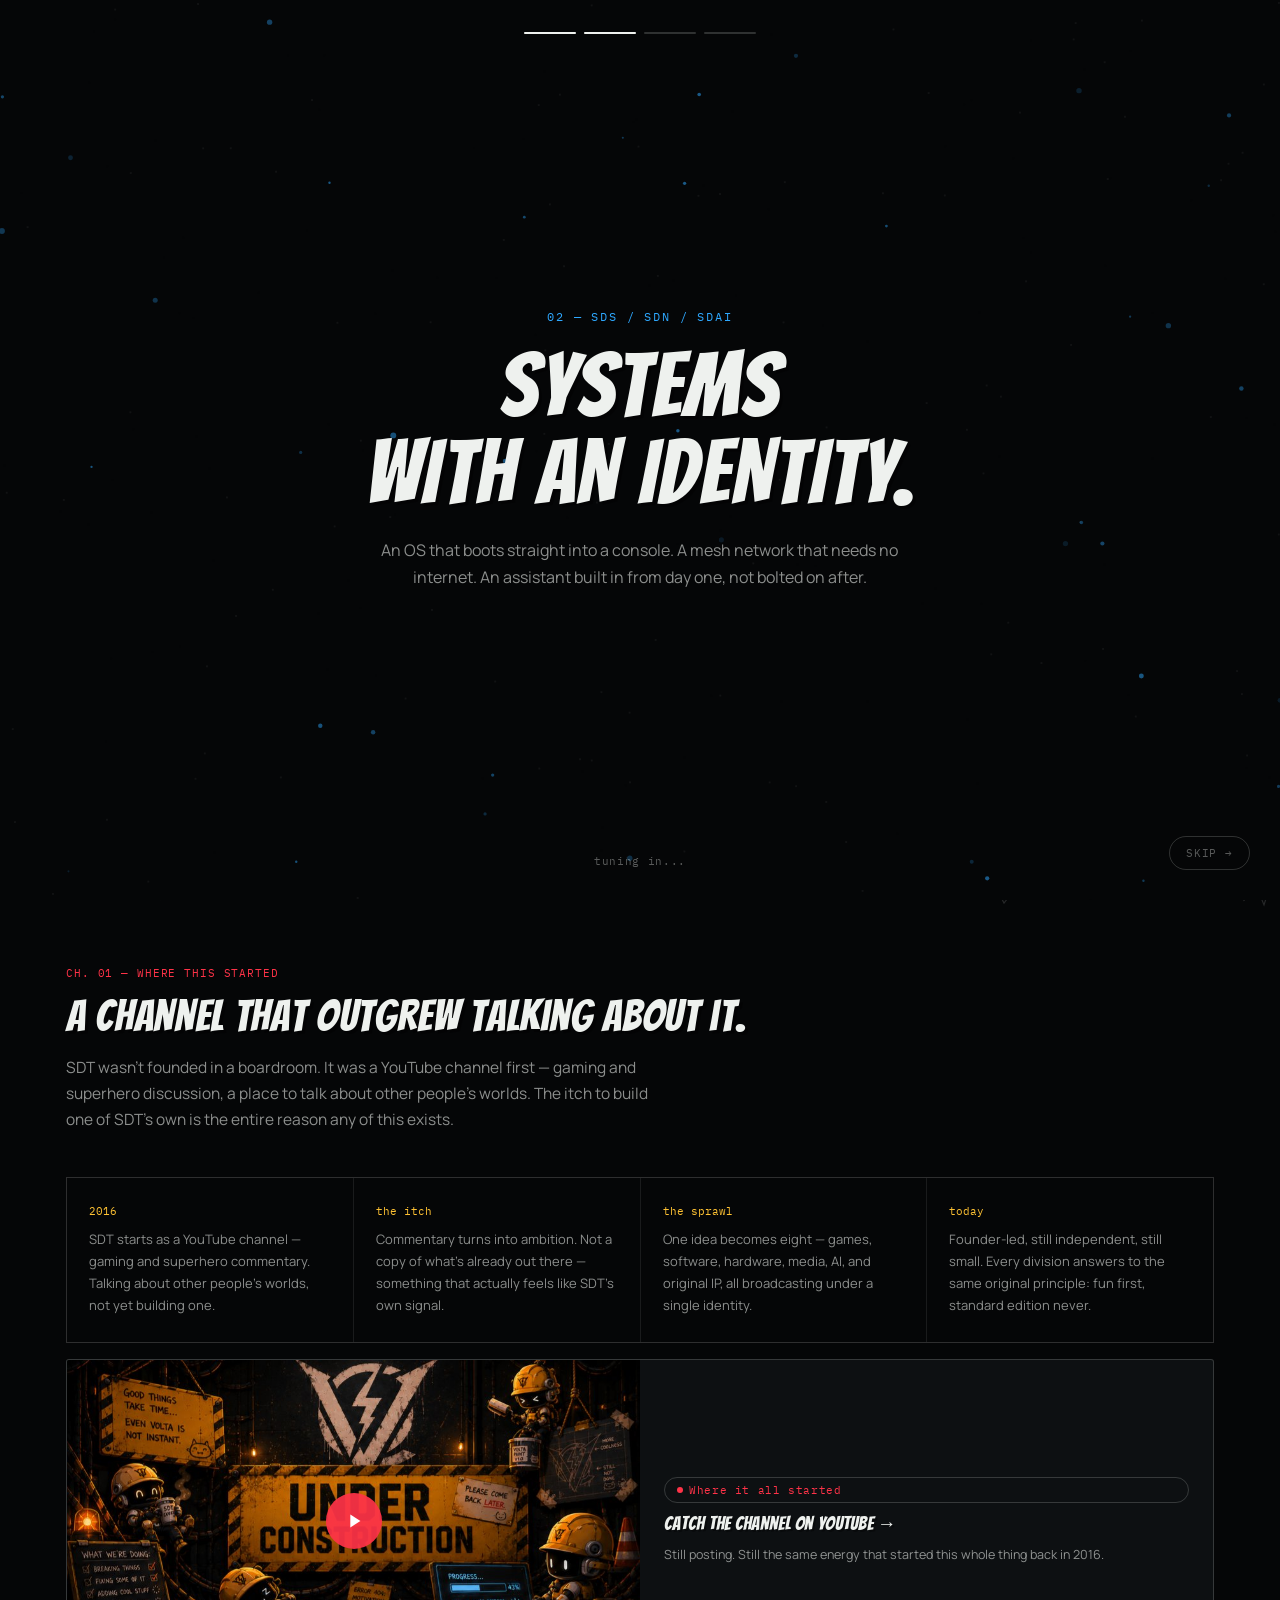
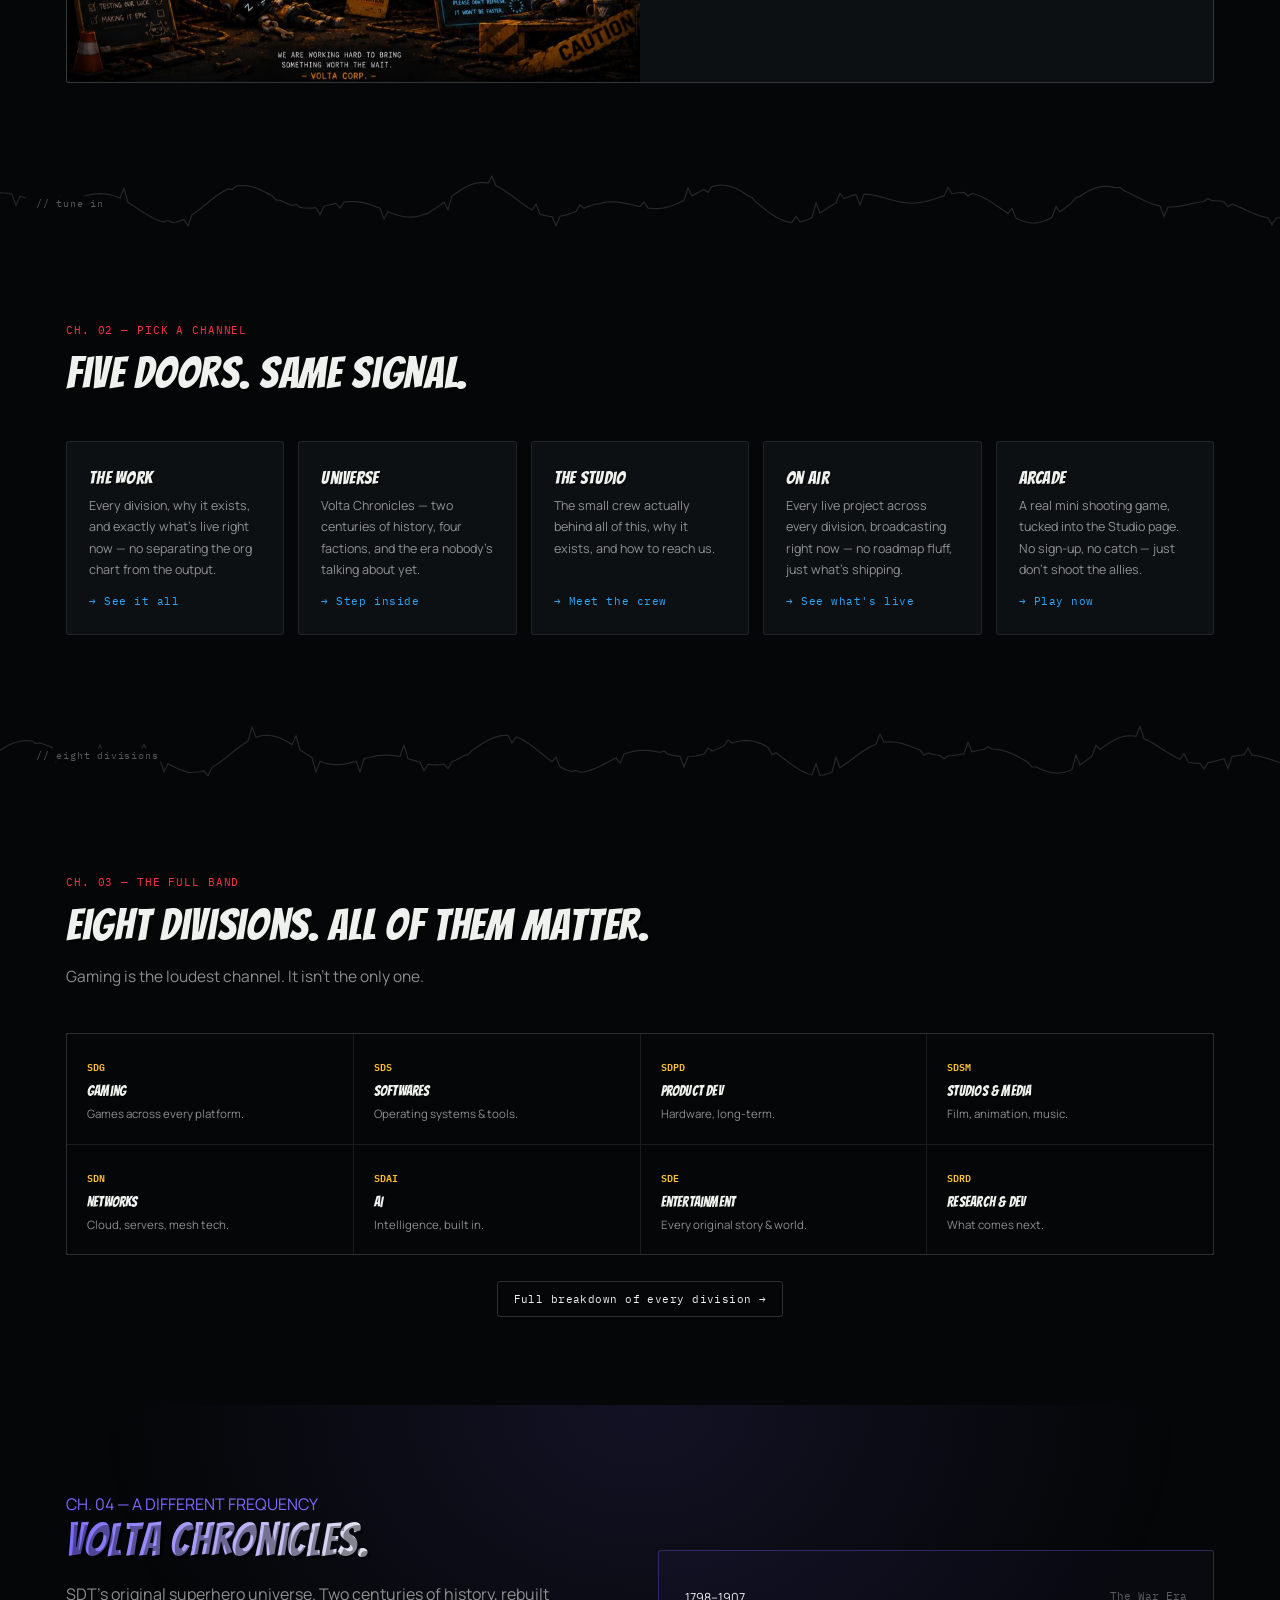
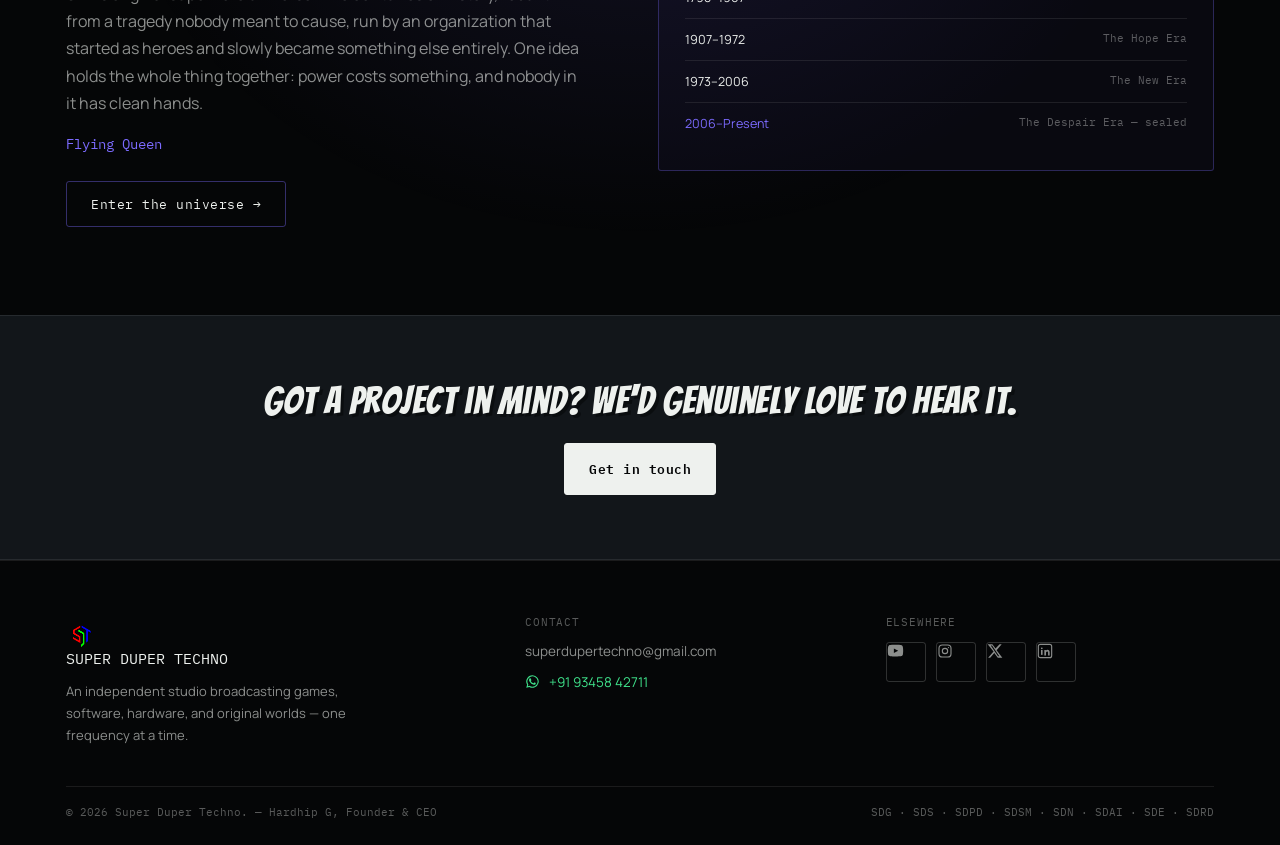
==== index.html @ 2cfbfe8d "Add files via upload" ====
<!DOCTYPE html>
<html lang="en">
<head>
<meta charset="UTF-8">
<meta name="viewport" content="width=device-width, initial-scale=1.0, viewport-fit=cover">
<meta name="theme-color" content="#050607">
<title>Super Duper Techno — You're Tuned In</title>
<meta name="description" content="Super Duper Techno (SDT) — an independent studio broadcasting games, software, hardware, and AI, anchored by an original universe called Volta Chronicles.">
<link rel="canonical" href="https://superdupertechno.com/">
<link rel="icon" type="image/png" href="assets/sdt-color.png">
<meta property="og:type" content="website">
<meta property="og:site_name" content="Super Duper Techno">
<meta property="og:title" content="Super Duper Techno — You're Tuned In">
<meta property="og:description" content="Super Duper Techno (SDT) — an independent studio broadcasting games, software, hardware, and AI, anchored by an original universe called Volta Chronicles.">
<meta property="og:url" content="https://superdupertechno.com/">
<meta property="og:image" content="https://superdupertechno.com/assets/sdt-color.png">
<meta name="twitter:card" content="summary_large_image">
<meta name="twitter:title" content="Super Duper Techno — You're Tuned In">
<meta name="twitter:description" content="Super Duper Techno (SDT) — an independent studio broadcasting games, software, hardware, and AI, anchored by an original universe called Volta Chronicles.">
<meta name="twitter:image" content="https://superdupertechno.com/assets/sdt-color.png">
<link rel="stylesheet" href="css/base.css">
<style>
  header.hero{min-height:94vh;min-height:94svh;display:flex;flex-direction:column;justify-content:center;padding:130px 0 50px;position:relative;overflow:hidden;}
  .hero-bg{position:absolute;inset:0;z-index:0;}
  .hero-inner{position:relative;z-index:1;}
  .on-air{display:inline-flex;align-items:center;gap:8px;font-family:'IBM Plex Mono';font-size:11px;letter-spacing:0.1em;
    color:var(--hot);border:1px solid rgba(255,51,72,0.4);padding:6px 14px;border-radius:99px;margin-bottom:24px;}
  .on-air .blink{width:6px;height:6px;border-radius:50%;background:var(--hot);animation:blink 1.4s ease-in-out infinite;}
  @keyframes blink{0%,100%{opacity:1;}50%{opacity:0.15;}}
  .hero h1{font-size:clamp(40px,7.4vw,84px);max-width:920px;}
  .hero h1 .accent{color:var(--volt);}
  .hero p.tagline{font-size:clamp(15.5px,1.7vw,18px);max-width:600px;margin-top:22px;color:var(--dim);}
  .hero-meta{display:flex;flex-wrap:wrap;gap:10px;margin-top:28px;}
  .cta-row{display:flex;flex-wrap:wrap;gap:14px;margin-top:34px;}
  .scan-hint{position:absolute;bottom:28px;left:26px;font-family:'IBM Plex Mono';font-size:10.5px;color:var(--dim-2);
    display:flex;align-items:center;gap:10px;}
  .scan-hint .bar{width:1px;height:26px;background:linear-gradient(var(--dim-2),transparent);animation:scanDown 1.8s ease-in-out infinite;}
  @keyframes scanDown{0%{opacity:0;transform:translateY(-6px);}50%{opacity:1;}100%{opacity:0;transform:translateY(6px);}}

  /* origin strip */
  .origin-strip{display:grid;grid-template-columns:1fr;gap:1px;background:var(--line);border:1px solid var(--line);}
  @media(min-width:760px){.origin-strip{grid-template-columns:repeat(4,1fr);}}
  .origin-cell{background:var(--void);padding:26px 22px;}
  .origin-cell .yr{font-family:'IBM Plex Mono';font-size:11px;color:var(--volt);display:block;margin-bottom:10px;}
  .origin-cell p{font-size:13px;}

  .yt-card{display:grid;grid-template-columns:1fr;gap:0;margin-top:16px;border:1px solid var(--line-strong);
    border-radius:var(--radius);overflow:hidden;background:var(--panel);transition:transform .25s ease, border-color .25s;}
  @media(min-width:700px){.yt-card{grid-template-columns:1fr 1fr;}}
  .yt-card:hover{transform:translateY(-3px);border-color:var(--hot);}
  .yt-thumb{position:relative;overflow:hidden;aspect-ratio:16/9;background:#000;}
  .yt-thumb img{width:100%;height:100%;object-fit:cover;transition:transform .4s ease;}
  .yt-card:hover .yt-thumb img{transform:scale(1.04);}
  .yt-play{position:absolute;top:50%;left:50%;transform:translate(-50%,-50%);width:56px;height:56px;border-radius:50%;
    background:rgba(255,51,72,0.92);display:flex;align-items:center;justify-content:center;color:#fff;
    box-shadow:0 0 0 0 rgba(255,51,72,0.5);animation:ytPlayPulse 2.2s ease-in-out infinite;transition:transform .2s;}
  .yt-card:hover .yt-play{transform:translate(-50%,-50%) scale(1.1);}
  @keyframes ytPlayPulse{0%{box-shadow:0 0 0 0 rgba(255,51,72,0.5);}70%{box-shadow:0 0 0 16px rgba(255,51,72,0);}100%{box-shadow:0 0 0 0 rgba(255,51,72,0);}}
  .yt-meta{padding:24px;display:flex;flex-direction:column;justify-content:center;gap:10px;}
  .yt-meta h4{font-size:19px;}
  .yt-meta p{font-size:12.5px;color:var(--dim);}

  /* doors grid */
  .doors{display:grid;grid-template-columns:1fr;gap:14px;}
  @media(min-width:700px){.doors{grid-template-columns:repeat(2,1fr);}}
  @media(min-width:1280px){.doors{grid-template-columns:repeat(5,1fr);}}
  @media(min-width:700px) and (max-width:1279px){.doors > a:last-child{grid-column:1 / -1;}}
  .door{padding:26px 22px;min-height:170px;display:flex;flex-direction:column;justify-content:space-between;}
  .door h3{font-size:18px;margin-bottom:8px;}
  .door p{font-size:12.5px;}
  .door .go{font-family:'IBM Plex Mono';font-size:10.5px;letter-spacing:0.05em;color:var(--cool);margin-top:14px;display:block;}

  /* divisions constellation */
  .const-grid{display:grid;grid-template-columns:repeat(2,1fr);gap:1px;background:var(--line);border:1px solid var(--line);}
  @media(min-width:700px){.const-grid{grid-template-columns:repeat(4,1fr);}}
  .const-cell{background:var(--void);padding:20px;}
  .const-cell .code{font-family:'IBM Plex Mono';font-size:10px;font-weight:600;color:var(--volt);}
  .const-cell h4{font-size:14px;margin:8px 0 5px;}
  .const-cell p{font-size:11.5px;}

  /* universe teaser */
  section.universe-teaser{background:radial-gradient(ellipse at 50% 0%, rgba(124,107,255,0.12), transparent 60%);}
  .ut-grid{display:grid;grid-template-columns:1fr;gap:36px;align-items:center;}
  @media(min-width:900px){.ut-grid{grid-template-columns:1fr 1fr;}}
  .ut-copy h2{font-size:clamp(28px,4.6vw,46px);background:linear-gradient(90deg,var(--deep),var(--paper) 60%,var(--volt));
    -webkit-background-clip:text;background-clip:text;color:transparent;}
  .ut-copy p.lede{margin-top:16px;max-width:520px;}
  .names-cycle{font-family:'IBM Plex Mono';font-size:14px;color:var(--deep);margin-top:18px;min-height:20px;}
  .ut-panel{border:1px solid rgba(124,107,255,0.3);background:rgba(124,107,255,0.04);padding:26px;border-radius:var(--radius);}
  .ut-panel .era-row{display:flex;justify-content:space-between;padding:12px 0;border-bottom:1px solid var(--line);font-size:12.5px;}
  .ut-panel .era-row:last-child{border-bottom:none;}
  .ut-panel .era-row .yr{font-family:'IBM Plex Mono';color:var(--dim-2);font-size:11px;}
  .ut-panel .era-row.now{color:var(--deep);}

  .cta-band{background:var(--panel-2);border-top:1px solid var(--line);border-bottom:1px solid var(--line);padding:64px 0;text-align:center;}
  .cta-band h2{font-size:clamp(24px,4.5vw,38px);margin-bottom:22px;}

  /* ============ TUNING + CINEMATIC INTRO (autoplay, plays before hero) ============ */
  #intro{position:fixed;inset:0;z-index:9999;background:var(--void);overflow:hidden;
    transition:opacity .7s ease, visibility .7s ease;}
  #intro.hide{opacity:0;visibility:hidden;pointer-events:none;}
  #intro canvas.bg-static{position:absolute;inset:0;width:100%;height:100%;}
  .intro-stage{position:absolute;inset:0;display:none;align-items:center;justify-content:center;flex-direction:column;}
  .intro-stage.active{display:flex;}
  .intro-core{position:relative;z-index:2;display:flex;flex-direction:column;align-items:center;}
  .intro-mark-wrap{position:relative;display:flex;align-items:center;justify-content:center;}
  .intro-rings{position:absolute;top:50%;left:50%;width:0;height:0;pointer-events:none;}
  .intro-rings .ring{position:absolute;top:50%;left:50%;border-radius:50%;border:1px solid rgba(255,51,72,0.3);
    transform:translate(-50%,-50%);opacity:0;animation:ringFadeIn 1s ease forwards, ringSpin linear infinite;}
  .intro-rings .r1{width:230px;height:230px;animation-duration:1s, 9s;animation-delay:.2s, 0s;border-color:rgba(255,51,72,0.35);}
  .intro-rings .r2{width:310px;height:310px;animation-duration:1s, 14s;animation-delay:.35s, 0s;border-color:rgba(46,168,255,0.28);animation-direction:normal,reverse;}
  .intro-rings .r3{width:390px;height:390px;animation-duration:1s, 20s;animation-delay:.5s, 0s;border-color:rgba(255,194,51,0.2);border-style:dashed;}
  @media(max-width:480px){
    .intro-rings .r1{width:150px;height:150px;}
    .intro-rings .r2{width:210px;height:210px;}
    .intro-rings .r3{width:270px;height:270px;}
    .intro-mark{width:110px;}
  }
  @keyframes ringFadeIn{to{opacity:1;}}
  @keyframes ringSpin{to{transform:translate(-50%,-50%) rotate(360deg);}}
  .intro-mark{width:150px;height:auto;opacity:0;transform:scale(0.85);animation:introMarkIn 1s ease forwards, markPulse 2.2s ease-in-out infinite;animation-delay:.15s, 1.2s;
    filter:drop-shadow(0 0 24px rgba(255,51,72,0.5));}
  @keyframes markPulse{0%,100%{filter:drop-shadow(0 0 18px rgba(255,51,72,0.4));}50%{filter:drop-shadow(0 0 32px rgba(46,168,255,0.55));}}
  @keyframes introMarkIn{to{opacity:1;transform:scale(1);}}
  .intro-word{margin-top:26px;font-family:'Rajdhani';font-weight:700;font-size:15px;letter-spacing:0.5em;text-transform:uppercase;
    color:var(--paper);opacity:0;animation:introWordIn .6s ease forwards;animation-delay:.5s;}
  @keyframes introWordIn{to{opacity:1;}}
  .intro-freq{margin-top:16px;font-family:'IBM Plex Mono';font-size:11px;color:var(--dim-2);letter-spacing:0.08em;
    opacity:0;animation:introWordIn .6s ease forwards;animation-delay:.8s;display:flex;gap:10px;align-items:center;}
  .intro-freq .num{color:var(--hot);}
  .intro-bar{width:220px;height:1px;background:var(--line-strong);margin-top:22px;position:relative;overflow:hidden;
    opacity:0;animation:introWordIn .6s ease forwards;animation-delay:1s;}
  .intro-bar::after{content:'';position:absolute;left:0;top:0;bottom:0;width:0%;background:var(--hot);animation:introBarFill 1.6s ease forwards;animation-delay:1.1s;}
  @keyframes introBarFill{to{width:100%;}}
  #introSkip{position:absolute;bottom:calc(30px + env(safe-area-inset-bottom,0));right:calc(30px + env(safe-area-inset-right,0));z-index:20;font-family:'IBM Plex Mono';font-size:10.5px;letter-spacing:0.08em;
    text-transform:uppercase;color:var(--dim-2);border:1px solid var(--line-strong);border-radius:99px;padding:9px 16px;transition:.2s;}
  #introSkip:hover{color:var(--paper);border-color:var(--paper);}
  #intro.locking .intro-core{animation:introLockShake .35s;}
  @keyframes introLockShake{0%,100%{transform:translate(0,0);}25%{transform:translate(-2px,1px);}50%{transform:translate(2px,-1px);}75%{transform:translate(-1px,0);}}

  .cine-progress{position:absolute;top:32px;left:50%;transform:translateX(-50%);display:flex;gap:8px;z-index:6;}
  .cine-progress .seg{width:52px;height:2px;background:var(--line-strong);border-radius:2px;overflow:hidden;position:relative;}
  .cine-progress .seg .fill{position:absolute;left:0;top:0;bottom:0;width:0%;background:var(--paper);transition:width linear;}
  .cine-progress .seg.done .fill{width:100% !important;}
  .cine-slide{position:absolute;inset:0;display:flex;align-items:center;justify-content:center;opacity:0;
    transition:opacity .5s ease;pointer-events:none;overflow:hidden;}
  .cine-slide.active{opacity:1;}
  .cine-slide canvas{position:absolute;inset:0;width:100%;height:100%;}
  .cine-text{position:relative;z-index:2;text-align:center;max-width:840px;padding:0 26px;
    transform:scale(0.94) translateY(10px);transition:transform .7s cubic-bezier(.2,.8,.2,1);}
  .cine-slide.active .cine-text{transform:scale(1) translateY(0);}
  .cine-text .k{font-family:'IBM Plex Mono';font-size:11.5px;letter-spacing:0.16em;text-transform:uppercase;display:block;margin-bottom:18px;}
  .cine-text h2{font-size:clamp(32px,7vw,90px);line-height:0.98;}
  .cine-text p{font-size:clamp(13.5px,1.7vw,16px);margin-top:20px;max-width:520px;margin-left:auto;margin-right:auto;color:var(--dim);}
  .cine-hint{position:absolute;bottom:32px;left:50%;transform:translateX(-50%);z-index:6;font-family:'IBM Plex Mono';
    font-size:10.5px;color:var(--dim-2);letter-spacing:0.06em;}
</style>
<script type="application/ld+json">
{
  "@context": "https://schema.org",
  "@type": "Organization",
  "name": "Super Duper Techno",
  "alternateName": "SDT",
  "url": "https://superdupertechno.com",
  "logo": "https://superdupertechno.com/assets/sdt-color.png",
  "foundingDate": "2016",
  "description": "Super Duper Techno (SDT) is an independent studio building games, software, hardware, networks, AI, and original storytelling — including the Volta Chronicles universe.",
  "email": "superdupertechno@gmail.com",
  "sameAs": [
    "https://www.youtube.com/@SuperDuperTechno-sdgamer",
    "https://instagram.com/super.duper.techno",
    "https://x.com/Superduper26319",
    "https://linkedin.com/company/super-duper-techno",
    "https://discord.gg/QkQP4ntBXq",
    "https://www.reddit.com/r/Super_Duper_Techno/"
  ]
}
</script>
</head>
<body data-theme="home">

<div id="intro">
  <canvas class="bg-static" id="introCanvas"></canvas>

  <div class="intro-stage active" id="stageTuning">
    <div class="intro-core">
      <div class="intro-mark-wrap">
        <div class="intro-rings">
          <div class="ring r1"></div>
          <div class="ring r2"></div>
          <div class="ring r3"></div>
        </div>
        <img class="intro-mark" src="assets/sdt-color.png" alt="SDT">
      </div>
      <div class="intro-word">SUPER DUPER TECHNO</div>
      <div class="intro-freq mono"><span id="introStatus">TUNING</span> <span class="num" id="introPct">0%</span></div>
      <div class="intro-bar"></div>
    </div>
  </div>

  <div class="intro-stage" id="stageCinematic">
    <div class="cine-progress" id="cineProgress"></div>
    <div class="cine-slide" data-color="#ff3348">
      <canvas></canvas>
      <div class="cine-text"><span class="k" style="color:#ff3348;">01 — SDG</span><h2>GAMES<br>THAT COMMIT.</h2><p>THROWN. For the Volta. Golden Star. Three titles, one universe, built by a studio that started as a channel talking about somebody else's.</p></div>
    </div>
    <div class="cine-slide" data-color="#2ea8ff">
      <canvas></canvas>
      <div class="cine-text"><span class="k" style="color:#2ea8ff;">02 — SDS / SDN / SDAI</span><h2>SYSTEMS<br>WITH AN IDENTITY.</h2><p>An OS that boots straight into a console. A mesh network that needs no internet. An assistant built in from day one, not bolted on after.</p></div>
    </div>
    <div class="cine-slide" data-color="#7c6bff">
      <canvas></canvas>
      <div class="cine-text"><span class="k" style="color:#7c6bff;">03 — VOLTA CHRONICLES</span><h2>TWO CENTURIES.<br>ZERO CLEAN HANDS.</h2><p>A universe built from a tragedy nobody meant to cause — and an era right now that we're not telling you about yet.</p></div>
    </div>
    <div class="cine-slide" data-color="#ffc233">
      <canvas></canvas>
      <div class="cine-text"><span class="k" style="color:#ffc233;">04 — SDT</span><h2>ONE SIGNAL.<br>EIGHT CHANNELS.</h2><p>Creativity and fun over standard edition. That's the whole rule. It hasn't changed since 2016.</p></div>
    </div>
    <div class="cine-hint">tuning in...</div>
  </div>

  <button id="introSkip">Skip →</button>
</div>

<main>
<header class="hero">
  <div class="wrap hero-inner">
    <div class="on-air reveal in"><span class="blink"></span>ON AIR — SINCE 2016</div>
    <h1 class="reveal in">You didn't find a website.<br>You found a <span class="accent">frequency.</span></h1>
    <p class="tagline reveal in">Super Duper Techno is an independent, founder-led studio working across games, software, hardware, networks, AI, and original storytelling — eight divisions broadcasting on one signal. Every product still answers to the same rule it started with: creativity and fun over standard edition.</p>
    <div class="hero-meta reveal in">
      <span class="tag"><span class="dot"></span>8 divisions</span>
      <span class="tag" style="color:var(--hot);"><span class="dot" style="background:var(--hot);"></span>3 games in motion</span>
      <span class="tag" style="color:var(--deep);"><span class="dot" style="background:var(--deep);"></span>1 connected universe</span>
    </div>
    <div class="cta-row reveal in">
      <a class="btn pri" href="work.html">See what we're building</a>
      <a class="btn ghost" href="universe.html">Enter Volta Chronicles</a>
    </div>
  </div>
  <div class="scan-hint reveal in"><div class="bar"></div>scroll to tune further</div>
</header>

<div class="waveform-wrap"><span class="waveform-label">// origin</span><canvas></canvas></div>

<section style="padding-top:56px;">
  <div class="wrap">
    <div class="head reveal">
      <span class="freq-num">CH. 01 — WHERE THIS STARTED</span>
      <h2>A channel that outgrew talking about it.</h2>
      <p class="lede">SDT wasn't founded in a boardroom. It was a YouTube channel first — gaming and superhero discussion, a place to talk about other people's worlds. The itch to build one of SDT's own is the entire reason any of this exists.</p>
    </div>
    <div class="origin-strip">
      <div class="origin-cell reveal"><span class="yr mono">2016</span><p>SDT starts as a YouTube channel — gaming and superhero commentary. Talking about other people's worlds, not yet building one.</p></div>
      <div class="origin-cell reveal"><span class="yr mono">the itch</span><p>Commentary turns into ambition. Not a copy of what's already out there — something that actually feels like SDT's own signal.</p></div>
      <div class="origin-cell reveal"><span class="yr mono">the sprawl</span><p>One idea becomes eight — games, software, hardware, media, AI, and original IP, all broadcasting under a single identity.</p></div>
      <div class="origin-cell reveal"><span class="yr mono">today</span><p>Founder-led, still independent, still small. Every division answers to the same original principle: fun first, standard edition never.</p></div>
    </div>

    <a class="yt-card reveal" href="https://www.youtube.com/@SuperDuperTechno-sdgamer" target="_blank" rel="noopener">
      <div class="yt-thumb">
        <img src="assets/placeholders/yt-placeholder.jpg" alt="SDT YouTube channel">
        <span class="yt-play"><svg viewBox="0 0 24 24" width="22" height="22" fill="currentColor"><path d="M8 5v14l11-7z"/></svg></span>
      </div>
      <div class="yt-meta">
        <span class="tag" style="color:var(--hot);"><span class="dot" style="background:var(--hot);"></span>Where it all started</span>
        <h4>Catch the channel on YouTube →</h4>
        <p>Still posting. Still the same energy that started this whole thing back in 2016.</p>
      </div>
    </a>
  </div>
</section>

<div class="waveform-wrap"><span class="waveform-label">// tune in</span><canvas></canvas></div>

<section>
  <div class="wrap">
    <div class="head reveal">
      <span class="freq-num">CH. 02 — PICK A CHANNEL</span>
      <h2>Five doors. Same signal.</h2>
    </div>
    <div class="doors">
      <a class="door panel reveal" href="work.html">
        <div><h3>The Work</h3><p>Every division, why it exists, and exactly what's live right now — no separating the org chart from the output.</p></div>
        <span class="go">→ See it all</span>
      </a>
      <a class="door panel reveal" href="universe.html">
        <div><h3>Universe</h3><p>Volta Chronicles — two centuries of history, four factions, and the era nobody's talking about yet.</p></div>
        <span class="go">→ Step inside</span>
      </a>
      <a class="door panel reveal" href="studio.html">
        <div><h3>The Studio</h3><p>The small crew actually behind all of this, why it exists, and how to reach us.</p></div>
        <span class="go">→ Meet the crew</span>
      </a>
      <a class="door panel reveal" href="onair.html">
        <div><h3>On Air</h3><p>Every live project across every division, broadcasting right now — no roadmap fluff, just what's shipping.</p></div>
        <span class="go">→ See what's live</span>
      </a>
      <a class="door panel reveal" href="studio.html#arcade">
        <div><h3>Arcade</h3><p>A real mini shooting game, tucked into the Studio page. No sign-up, no catch — just don't shoot the allies.</p></div>
        <span class="go">→ Play now</span>
      </a>
    </div>
  </div>
</section>

<div class="waveform-wrap"><span class="waveform-label">// eight divisions</span><canvas></canvas></div>

<section>
  <div class="wrap">
    <div class="head reveal">
      <span class="freq-num">CH. 03 — THE FULL BAND</span>
      <h2>Eight divisions. All of them matter.</h2>
      <p class="lede">Gaming is the loudest channel. It isn't the only one.</p>
    </div>
    <div class="const-grid">
      <div class="const-cell reveal"><span class="code mono">SDG</span><h4>Gaming</h4><p>Games across every platform.</p></div>
      <div class="const-cell reveal"><span class="code mono">SDS</span><h4>Softwares</h4><p>Operating systems &amp; tools.</p></div>
      <div class="const-cell reveal"><span class="code mono">SDPD</span><h4>Product Dev</h4><p>Hardware, long-term.</p></div>
      <div class="const-cell reveal"><span class="code mono">SDSM</span><h4>Studios &amp; Media</h4><p>Film, animation, music.</p></div>
      <div class="const-cell reveal"><span class="code mono">SDN</span><h4>Networks</h4><p>Cloud, servers, mesh tech.</p></div>
      <div class="const-cell reveal"><span class="code mono">SDAI</span><h4>AI</h4><p>Intelligence, built in.</p></div>
      <div class="const-cell reveal"><span class="code mono">SDE</span><h4>Entertainment</h4><p>Every original story &amp; world.</p></div>
      <div class="const-cell reveal"><span class="code mono">SDRD</span><h4>Research &amp; Dev</h4><p>What comes next.</p></div>
    </div>
    <div style="text-align:center;margin-top:26px;">
      <a class="btn ghost sm reveal" href="work.html">Full breakdown of every division →</a>
    </div>
  </div>
</section>

<section class="universe-teaser">
  <div class="wrap">
    <div class="ut-grid">
      <div class="ut-copy reveal">
        <span class="freq-num" style="color:var(--deep);">CH. 04 — A DIFFERENT FREQUENCY</span>
        <h2>Volta Chronicles.</h2>
        <p class="lede">SDT's original superhero universe. Two centuries of history, rebuilt from a tragedy nobody meant to cause, run by an organization that started as heroes and slowly became something else entirely. One idea holds the whole thing together: power costs something, and nobody in it has clean hands.</p>
        <div class="names-cycle mono" id="namesCycle"></div>
        <div class="cta-row" style="margin-top:26px;"><a class="btn ghost" href="universe.html" style="border-color:rgba(124,107,255,0.4);">Enter the universe →</a></div>
      </div>
      <div class="ut-panel reveal">
        <div class="era-row"><span>1798–1907</span><span class="yr">The War Era</span></div>
        <div class="era-row"><span>1907–1972</span><span class="yr">The Hope Era</span></div>
        <div class="era-row"><span>1973–2006</span><span class="yr">The New Era</span></div>
        <div class="era-row now"><span>2006–Present</span><span class="yr">The Despair Era — sealed</span></div>
      </div>
    </div>
  </div>
</section>

<div class="cta-band">
  <div class="wrap">
    <h2 class="reveal">Got a project in mind? We'd genuinely love to hear it.</h2>
    <a class="btn pri" href="studio.html#contact">Get in touch</a>
  </div>
</div>
</main>

<script src="js/shared.js"></script>
<script>
  // (hero ambient particles removed — the global page background now
  // covers this with the brighter, cheaper blob+particle system)

  const names = ['Flying Queen', '→ Sister Justice', '→ Lady Liberty', '→ Golden Star', "\"I don't get a vote.\""];
  let ni = 0;
  const cycleEl = document.getElementById('namesCycle');
  if(cycleEl) setInterval(()=>{ cycleEl.textContent = names[ni % names.length]; ni++; }, 1700);

  /* ============ INTRO SEQUENCE: tuning static → autoplay cinematic → hero ============ */
  (function(){
    const intro = document.getElementById('intro');
    const skipBtn = document.getElementById('introSkip');
    const pctEl = document.getElementById('introPct');
    const staticCanvas = document.getElementById('introCanvas');
    const sctx = staticCanvas.getContext('2d');
    const stageTuning = document.getElementById('stageTuning');
    const stageCinematic = document.getElementById('stageCinematic');
    const slides = [...stageCinematic.querySelectorAll('.cine-slide')];
    const progressHost = document.getElementById('cineProgress');
    const played = sessionStorage.getItem('sdt_intro_played');
    const reduced = window.matchMedia('(prefers-reduced-motion: reduce)').matches;
    const SLIDE_MS = 1300;

    function sizeStatic(){ staticCanvas.width = window.innerWidth; staticCanvas.height = window.innerHeight; }
    sizeStatic(); window.addEventListener('resize', sizeStatic);
    let staticRunning = true;
    let introActive = true;
    function staticFrame(){
      if(!staticRunning) return;
      sctx.clearRect(0,0,staticCanvas.width,staticCanvas.height);
      sctx.globalAlpha = 0.05;
      for(let i=0;i<220;i++){
        sctx.fillStyle = Math.random()>0.5 ? '#eef1ee' : '#000';
        sctx.fillRect(Math.random()*staticCanvas.width, Math.random()*staticCanvas.height, 2, 2);
      }
      sctx.globalAlpha = 1;
      requestAnimationFrame(staticFrame);
    }
    staticFrame();

    // build progress segments + per-slide particle canvases
    slides.forEach((slide, i) => {
      const seg = document.createElement('div');
      seg.className = 'seg';
      seg.innerHTML = '<div class="fill"></div>';
      progressHost.appendChild(seg);

      const canvas = slide.querySelector('canvas');
      const ctx = canvas.getContext('2d');
      const color = slide.dataset.color;
      let W,H,dpr;
      function size(){
        dpr = Math.min(window.devicePixelRatio||1,2);
        W = window.innerWidth; H = window.innerHeight;
        canvas.width = W*dpr; canvas.height = H*dpr;
        ctx.setTransform(dpr,0,0,dpr,0,0);
      }
      size(); window.addEventListener('resize', size);
      const dots = Array.from({length:40}, ()=>({
        x:Math.random()*1400, y:Math.random()*900, r:0.8+Math.random()*2.2,
        vx:(Math.random()-0.5)*0.3, vy:(Math.random()-0.5)*0.3, a:0.12+Math.random()*0.4
      }));
      function draw(){
        if(!introActive){ return; } // stop permanently once intro is dismissed — these ran forever before
        ctx.clearRect(0,0,W,H);
        dots.forEach(d=>{
          d.x += d.vx; d.y += d.vy;
          if(d.x<0) d.x=W; if(d.x>W) d.x=0;
          if(d.y<0) d.y=H; if(d.y>H) d.y=0;
          ctx.globalAlpha = d.a;
          ctx.fillStyle = color;
          ctx.beginPath(); ctx.arc(d.x,d.y,d.r,0,Math.PI*2); ctx.fill();
        });
        ctx.globalAlpha = 1;
        requestAnimationFrame(draw);
      }
      draw();
    });
    const segs = [...progressHost.querySelectorAll('.seg')];

    let cineIndex = -1;
    let cineTimer = null;
    function goToSlide(i){
      slides.forEach((s,idx) => s.classList.toggle('active', idx===i));
      segs.forEach((seg,idx) => {
        seg.classList.toggle('done', idx < i);
        const fill = seg.querySelector('.fill');
        if(idx === i){
          fill.style.transition = 'none';
          fill.style.width = '0%';
          requestAnimationFrame(() => {
            fill.style.transition = `width ${SLIDE_MS}ms linear`;
            fill.style.width = '100%';
          });
        } else if(idx > i){
          fill.style.transition = 'none';
          fill.style.width = '0%';
        }
      });
    }
    function nextSlide(){
      cineIndex++;
      if(cineIndex >= slides.length){ finishIntro(); return; }
      goToSlide(cineIndex);
      cineTimer = setTimeout(nextSlide, SLIDE_MS);
    }
    function startCinematic(){
      stageTuning.classList.remove('active');
      stageCinematic.classList.add('active');
      cineIndex = -1;
      nextSlide();
    }

    function finishIntro(){
      staticRunning = false;
      introActive = false;
      clearTimeout(cineTimer);
      sessionStorage.setItem('sdt_intro_played','1');
      intro.classList.add('locking');
      setTimeout(()=>{ intro.classList.add('hide'); }, 260);
    }

    if(played || reduced){
      staticRunning = false;
      introActive = false;
      intro.style.transition = 'none';
      intro.classList.add('hide');
    } else {
      const statusEl = document.getElementById('introStatus');
      const statuses = ['TUNING', 'LOCKING SIGNAL', 'ALMOST THERE'];
      let statusIdx = 0;
      const statusTimer = setInterval(() => {
        statusIdx = (statusIdx + 1) % statuses.length;
        if(statusEl) statusEl.textContent = statuses[statusIdx];
      }, 380);
      let pct = 0;
      const pctTimer = setInterval(()=>{
        pct += Math.random()*22 + 14;
        if(pct>=100){
          pct=100;
          clearInterval(pctTimer);
          clearInterval(statusTimer);
          if(statusEl) statusEl.textContent = 'SIGNAL LOCKED';
          setTimeout(startCinematic, 300);
        }
        pctEl.textContent = Math.floor(pct)+'%';
      }, 140);
    }
    skipBtn.addEventListener('click', finishIntro);
    // fix: if the browser restores this page from bfcache mid-sequence
    // (e.g. hitting back after the intro already played), force it closed.
    window.addEventListener('pageshow', () => {
      if(sessionStorage.getItem('sdt_intro_played')){
        staticRunning = false;
        introActive = false;
        intro.style.transition = 'none';
        intro.classList.add('hide');
      }
    });
  })();
</script>
</body>
</html>
---- css/base.css ----
/* =========================================================
   SDT — SIGNAL IDENTITY
   Concept: this whole site is a frequency you've tuned into.
   SDT began as a channel broadcasting about other people's
   worlds before building its own — and "Volta," the studio's
   own universe, is literally a unit of electrical potential.
   Every recurring motif (waveform, tuner, static, channels)
   comes from that: broadcast + voltage, not generic sci-fi HUD.
========================================================= */

@import url('https://fonts.googleapis.com/css2?family=Bangers&family=Rajdhani:wght@500;600;700&family=Manrope:wght@400;500;600;700;800&family=IBM+Plex+Mono:wght@400;500;600&display=swap');

:root{
  --void:#050607;
  --panel:#0d1012;
  --panel-2:#12161a;
  --paper:#eef1ee;
  --dim:rgba(238,241,238,0.58);
  --dim-2:rgba(238,241,238,0.36);
  --line:rgba(238,241,238,0.09);
  --line-strong:rgba(238,241,238,0.18);

  --hot:#ff3348;    /* live / urgent / hostile */
  --cool:#2ea8ff;   /* system / info / ally */
  --charge:#3fe08a; /* active / go / stable */
  --volt:#ffc233;   /* power / energy / Volta */
  --deep:#7c6bff;   /* Volta Chronicles' own frequency — used only there */
  --amber:#ff9d5c;  /* division accent — SDAI */
  --rose:#ff77c9;   /* division accent — SDE */
  --teal:#22d3c8;   /* division accent — SDR&D */

  --max:1200px;
  --radius:3px;
}

*{box-sizing:border-box;-webkit-tap-highlight-color:transparent;}
html{scroll-behavior:smooth;-webkit-text-size-adjust:100%;text-size-adjust:100%;}
body{
  margin:0;
  background:var(--void);
  color:var(--paper);
  font-family:'Manrope',sans-serif;
  -webkit-font-smoothing:antialiased;
  overflow-x:hidden;
  touch-action:manipulation;
}
h1,h2,h3,h4{font-family:'Bangers',cursive,sans-serif;font-weight:400;margin:0;line-height:1.08;letter-spacing:0.015em;
  text-shadow:3px 3px 0 rgba(0,0,0,0.4);}
h3,h4{text-shadow:2px 2px 0 rgba(0,0,0,0.35);}
.mono{font-family:'IBM Plex Mono',monospace;}
a{color:inherit;text-decoration:none;}
img{display:block;max-width:100%;}
p{line-height:1.7;color:var(--dim);margin:0;}
.wrap{max-width:var(--max);margin:0 auto;padding:0 26px;}
::selection{background:var(--hot);color:var(--void);}
button{font-family:inherit;background:none;border:none;color:inherit;cursor:pointer;}

@media (prefers-reduced-motion: reduce){
  *{animation-duration:0.01ms !important; animation-iteration-count:1 !important; transition-duration:0.01ms !important; scroll-behavior:auto !important;}
}

/* ============ STATIC NOISE (ambient texture, very faint) ============ */
.static-veil{position:fixed;inset:0;z-index:1;pointer-events:none;opacity:0.035;mix-blend-mode:overlay;
  background-image:url("data:image/svg+xml,%3Csvg xmlns='http://www.w3.org/2000/svg' width='120' height='120'%3E%3Cfilter id='n'%3E%3CfeTurbulence type='fractalNoise' baseFrequency='0.9' numOctaves='2' stitchTiles='stitch'/%3E%3C/filter%3E%3Crect width='100%25' height='100%25' filter='url(%23n)'/%3E%3C/svg%3E");}
#bgfx{position:fixed;inset:0;z-index:0;pointer-events:none;width:100%;height:100%;}
main{position:relative;z-index:2;}

/* ============ BRIGHT LIVE BACKGROUND BLOBS (CSS-driven, GPU-cheap) ============ */
.bg-blobs{position:fixed;inset:0;z-index:0;overflow:hidden;pointer-events:none;}
.bg-blob{position:absolute;width:400px;height:400px;border-radius:50%;filter:blur(85px);
  opacity:0.6;mix-blend-mode:screen;transform:translate(-50%,-50%);will-change:transform;}
@keyframes blobDrift1{0%{transform:translate(-50%,-50%) translate(0,0);}50%{transform:translate(-50%,-50%) translate(7vw,9vh);}100%{transform:translate(-50%,-50%) translate(-5vw,-6vh);}}
@keyframes blobDrift2{0%{transform:translate(-50%,-50%) translate(0,0);}50%{transform:translate(-50%,-50%) translate(-9vw,6vh);}100%{transform:translate(-50%,-50%) translate(6vw,-8vh);}}
@keyframes blobDrift3{0%{transform:translate(-50%,-50%) translate(0,0);}50%{transform:translate(-50%,-50%) translate(5vw,-10vh);}100%{transform:translate(-50%,-50%) translate(-8vw,5vh);}}

/* ============ CHANNEL SWITCH TRANSITION (page nav) ============ */
#channelSwitch{position:fixed;inset:0;z-index:9998;background:var(--void);opacity:0;pointer-events:none;}
#channelSwitch.active{opacity:1;pointer-events:all;
  background-image:url("data:image/svg+xml,%3Csvg xmlns='http://www.w3.org/2000/svg' width='140' height='140'%3E%3Cfilter id='n'%3E%3CfeTurbulence type='fractalNoise' baseFrequency='0.85' numOctaves='3'/%3E%3C/filter%3E%3Crect width='100%25' height='100%25' filter='url(%23n)'/%3E%3C/svg%3E");
  animation:staticFlicker .32s steps(2) forwards;}
@keyframes staticFlicker{0%{opacity:0;}20%{opacity:1;}70%{opacity:1;}100%{opacity:1;}}

/* ============ TUNER STRIP (nav) ============ */
.tuner{position:fixed;top:0;left:0;right:0;z-index:100;display:flex;align-items:center;justify-content:space-between;
  padding:env(safe-area-inset-top,0) calc(22px + env(safe-area-inset-right,0)) 0 calc(22px + env(safe-area-inset-left,0));
  height:calc(64px + env(safe-area-inset-top,0));background:rgba(5,6,7,0.82);backdrop-filter:blur(10px);border-bottom:1px solid var(--line);}
.tuner .call-sign{display:flex;align-items:center;gap:10px;font-family:'Rajdhani';font-weight:700;font-size:16px;letter-spacing:0.02em;}
.tuner .call-sign .mark{width:38px;height:38px;flex:none;animation:navMarkPulse 3.4s ease-in-out infinite;}
@keyframes navMarkPulse{0%,100%{filter:drop-shadow(0 0 0 rgba(255,51,72,0));}50%{filter:drop-shadow(0 0 8px rgba(255,51,72,0.55));}}
.tuner .freq{font-family:'IBM Plex Mono';font-size:10.5px;color:var(--dim-2);letter-spacing:0.06em;}
.presets{display:none;gap:2px;}
@media(min-width:900px){.presets{display:flex;}}
.presets a{position:relative;padding:10px 16px;font-family:'IBM Plex Mono';font-size:11px;letter-spacing:0.05em;
  color:var(--dim);transition:color .2s, text-shadow .15s;}
.presets a .num{color:var(--dim-2);margin-right:7px;}
.presets a:hover{color:var(--paper);text-shadow:1.5px 0 rgba(255,51,72,0.7), -1.5px 0 rgba(46,168,255,0.7);}
.presets a.current{color:var(--paper);}
.presets a.current::after{content:'';position:absolute;left:16px;right:16px;bottom:6px;height:2px;background:var(--hot);}
.tuner-controls{display:flex;align-items:center;gap:0;}
.tuner-cta{font-family:'IBM Plex Mono';font-size:11px;letter-spacing:0.05em;border:1px solid var(--line-strong);
  padding:9px 16px;border-radius:var(--radius);transition:.2s;}
.tuner-cta:hover{border-color:var(--hot);color:var(--hot);}
.sound-toggle{display:flex;align-items:center;justify-content:center;width:40px;height:40px;border:1px solid var(--line-strong);
  border-radius:var(--radius);color:var(--dim);margin-left:10px;transition:.2s;flex:none;}
.sound-toggle:hover{color:var(--paper);border-color:var(--paper);}
.sound-toggle.muted{color:var(--dim-2);}
.sound-toggle.muted .wav1, .sound-toggle.muted .wav2{opacity:0.15;}
.tuner-menu-btn{display:flex;align-items:center;justify-content:center;width:40px;height:40px;background:none;border:1px solid var(--line-strong);border-radius:var(--radius);}
@media(min-width:900px){.tuner-menu-btn{display:none;}}
.tuner-menu-btn span{display:block;width:16px;height:1.5px;background:var(--paper);margin:3px 0;}
#mobileMenu{position:fixed;top:calc(64px + env(safe-area-inset-top,0));left:0;right:0;bottom:0;background:var(--void);
  z-index:99;display:none;flex-direction:column;padding:20px calc(26px + env(safe-area-inset-right,0)) calc(20px + env(safe-area-inset-bottom,0)) calc(26px + env(safe-area-inset-left,0));overflow-y:auto;}
#mobileMenu.open{display:flex;}
#mobileMenu a{padding:16px 0;border-bottom:1px solid var(--line);font-family:'IBM Plex Mono';font-size:14px;letter-spacing:0.04em;}
#mobileMenu a .num{color:var(--dim-2);margin-right:10px;}

/* ============ WAVEFORM DIVIDER (signature element) ============ */
.waveform-wrap{position:relative;height:64px;margin:0;overflow:hidden;}
.waveform-wrap canvas{width:100%;height:100%;display:block;}
.waveform-label{position:absolute;top:50%;left:26px;transform:translateY(-50%);font-family:'IBM Plex Mono';
  font-size:10px;letter-spacing:0.08em;color:var(--dim-2);background:var(--void);padding:0 10px;z-index:2;}

/* ============ BUTTONS & CHIPS ============ */
.btn{position:relative;display:inline-flex;align-items:center;gap:9px;padding:14px 24px;border-radius:var(--radius);
  font-family:'IBM Plex Mono';font-size:12.5px;letter-spacing:0.04em;border:1px solid var(--line-strong);
  transition:transform .15s cubic-bezier(.34,1.56,.64,1), border-color .15s, background .15s;}
.btn.pri{background:var(--paper);color:var(--void);border-color:var(--paper);font-weight:600;}
.btn.pri:hover{transform:translateY(-2px) scale(1.03);background:var(--hot);border-color:var(--hot);color:var(--void);
  text-shadow:1px 0 rgba(46,168,255,0.5), -1px 0 rgba(63,224,138,0.5);}
.btn.pri:active,.btn.ghost:active{transform:scale(0.94);}
.btn.ghost:hover{border-color:var(--paper);transform:translateY(-2px) scale(1.03);}
.btn.sm{padding:10px 16px;font-size:11px;}
.tag{display:inline-flex;align-items:center;gap:6px;font-family:'IBM Plex Mono';font-size:10.5px;letter-spacing:0.06em;
  color:var(--dim);border:1px solid var(--line-strong);border-radius:99px;padding:5px 12px;}
.tag .dot{width:6px;height:6px;border-radius:50%;background:var(--charge);}

/* ============ SECTION SHELL ============ */
section{padding:88px 0;position:relative;}
.head{max-width:680px;margin-bottom:44px;}
.head .freq-num{font-family:'IBM Plex Mono';font-size:11px;color:var(--hot);letter-spacing:0.08em;margin-bottom:12px;display:block;}
.head h2{font-size:clamp(28px,4.4vw,44px);}
.head p.lede{font-size:15.5px;margin-top:14px;max-width:600px;}

/* ============ CARD ============ */
.panel{background:var(--panel);border:1px solid var(--line);border-radius:var(--radius);padding:24px;
  position:relative;overflow:hidden;transition:border-color .2s, transform .25s ease;}
.panel:hover{border-color:var(--line-strong);transform:translateY(-3px);}
.panel::before{content:'';position:absolute;top:0;left:0;width:22px;height:2px;background:var(--hot);opacity:0;transition:opacity .2s;z-index:2;}
.panel:hover::before{opacity:1;}
.panel::after{content:'';position:absolute;top:0;left:-60%;width:40%;height:100%;
  background:linear-gradient(115deg, transparent, rgba(255,255,255,0.08), transparent);
  transform:skewX(-20deg);transition:left .6s ease;pointer-events:none;}
.panel:hover::after{left:120%;}

/* ============ REVEAL ============ */
.reveal{opacity:0;transform:translateY(14px);transition:opacity .5s ease, transform .5s ease;}
.reveal.in{opacity:1;transform:translateY(0);}

/* ============ FOOTER ============ */
footer{border-top:1px solid var(--line);padding:56px 0 26px;position:relative;z-index:2;background:var(--void);}
.foot-grid{display:grid;grid-template-columns:1fr;gap:32px;margin-bottom:40px;}
@media(min-width:760px){.foot-grid{grid-template-columns:1.3fr 1fr 1fr;}}
.foot-brand p{max-width:280px;margin-top:12px;font-size:13px;}
.foot-col h4{font-family:'IBM Plex Mono';font-size:10.5px;letter-spacing:0.08em;text-transform:uppercase;color:var(--dim-2);margin-bottom:14px;}
.foot-col a{display:block;font-size:13.5px;margin-bottom:10px;color:var(--dim);transition:.2s;}
.foot-col a:hover{color:var(--paper);}
.wa-link{display:flex;align-items:center;color:var(--charge) !important;}
.wa-link:hover{color:var(--paper) !important;}
.social-row{display:flex;gap:10px;margin-top:2px;flex-wrap:wrap;}
.social-icon{display:flex;align-items:center;justify-content:center;width:40px;height:40px;border:1px solid var(--line-strong);
  border-radius:var(--radius);color:var(--dim);transition:.2s;}
.social-icon:hover{color:var(--paper);border-color:var(--paper);transform:translateY(-2px);}
.social-pop-wrap{position:relative;display:inline-block;}
.social-pop{position:absolute;bottom:calc(100% + 10px);left:50%;transform:translateX(-50%) translateY(4px);
  background:var(--panel);border:1px solid var(--line-strong);
  color:var(--paper);font-family:'IBM Plex Mono';font-size:11px;padding:9px 14px;border-radius:8px;
  white-space:normal;max-width:min(240px, 80vw);width:max-content;text-align:center;
  opacity:0;pointer-events:none;transition:opacity .2s ease, transform .2s ease;z-index:20;}
.social-pop::after{content:'';position:absolute;top:100%;left:50%;transform:translateX(-50%);border:5px solid transparent;border-top-color:var(--panel);}
.social-pop-wrap:hover .social-pop, .social-pop-wrap.tapped .social-pop{opacity:1;transform:translateX(-50%) translateY(0);pointer-events:auto;}
.foot-bottom{display:flex;flex-wrap:wrap;justify-content:space-between;gap:10px;font-family:'IBM Plex Mono';
  font-size:10.5px;color:var(--dim-2);border-top:1px solid var(--line);padding-top:18px;}

/* ============ SCROLLBAR PROGRESS ============ */
#sigBar{position:fixed;top:0;left:0;height:2px;width:0%;z-index:200;background:var(--hot);}

/* ============ EASTER EGGS ============ */
.egg-sticker{
  position:absolute;z-index:500;font-family:'IBM Plex Mono';font-weight:600;font-size:12px;letter-spacing:0.02em;
  background:var(--volt);color:var(--void);padding:6px 13px;border-radius:6px;white-space:nowrap;
  box-shadow:0 4px 14px rgba(0,0,0,0.4);animation:eggPop .4s cubic-bezier(.2,1.7,.4,1) forwards;
  transition:opacity .5s ease;
}
@keyframes eggPop{0%{transform:scale(0.3) rotate(-8deg);opacity:0;}60%{transform:scale(1.1) rotate(3deg);opacity:1;}100%{transform:scale(1) rotate(-1deg);opacity:1;}}

.egg-override{position:fixed;inset:0;z-index:9997;pointer-events:none;overflow:hidden;background:var(--void);
  display:flex;align-items:center;justify-content:center;opacity:1;transition:opacity .5s ease;}
.egg-override.fade{opacity:0;}
.egg-noise{position:absolute;inset:0;opacity:0.16;
  background-image:url("data:image/svg+xml,%3Csvg xmlns='http://www.w3.org/2000/svg' width='140' height='140'%3E%3Cfilter id='n'%3E%3CfeTurbulence type='fractalNoise' baseFrequency='0.8' numOctaves='3'/%3E%3C/filter%3E%3Crect width='100%25' height='100%25' filter='url(%23n)'/%3E%3C/svg%3E");
  animation:eggNoiseFlicker .12s steps(2) infinite;}
@keyframes eggNoiseFlicker{0%,100%{opacity:0.1;}50%{opacity:0.22;}}
.egg-msg{position:relative;z-index:2;text-align:center;padding:24px;}
.egg-glitch{position:relative;display:inline-block;font-size:clamp(24px,5vw,44px);font-weight:700;letter-spacing:0.06em;color:var(--paper);}
.egg-glitch::before,.egg-glitch::after{content:attr(data-text);position:absolute;left:0;top:0;width:100%;overflow:hidden;}
.egg-glitch::before{color:var(--hot);animation:eggGlitchA 0.5s infinite linear alternate-reverse;clip-path:inset(0 0 55% 0);}
.egg-glitch::after{color:var(--cool);animation:eggGlitchB 0.4s infinite linear alternate-reverse;clip-path:inset(55% 0 0 0);}
@keyframes eggGlitchA{0%{transform:translate(0,0);}20%{transform:translate(-3px,1px);}40%{transform:translate(3px,-1px);}60%{transform:translate(-2px,0);}100%{transform:translate(2px,1px);}}
@keyframes eggGlitchB{0%{transform:translate(0,0);}25%{transform:translate(3px,-1px);}50%{transform:translate(-3px,1px);}75%{transform:translate(2px,0);}100%{transform:translate(-2px,-1px);}}
.egg-msg p{margin-top:18px;font-family:'IBM Plex Mono';font-size:12.5px;color:var(--dim);max-width:420px;}
.egg-pulse{position:absolute;top:-6vh;width:5px;height:5px;border-radius:50%;animation:eggPulseFall linear forwards;}
@keyframes eggPulseFall{to{transform:translateY(112vh);opacity:0.1;}}

.egg-toast{position:fixed;top:80px;left:50%;transform:translateX(-50%) translateY(-14px);z-index:600;
  background:var(--panel);border:1px solid var(--volt);color:var(--volt);font-size:11.5px;letter-spacing:0.06em;
  padding:10px 18px;border-radius:99px;opacity:0;transition:opacity .3s ease, transform .3s ease;}
.egg-toast.show{opacity:1;transform:translateX(-50%) translateY(0);}

body.volt-glitch{animation:voltShake .55s;}
body.volt-glitch::after{
  content:'';position:fixed;inset:0;z-index:590;pointer-events:none;background:rgba(255,194,51,0.08);
  animation:voltFlash .55s;
}
@keyframes voltShake{
  0%,100%{transform:translate(0,0);} 15%{transform:translate(-2px,1px);} 30%{transform:translate(2px,-1px);}
  45%{transform:translate(-3px,0);} 60%{transform:translate(3px,1px);} 75%{transform:translate(-1px,-1px);} 90%{transform:translate(1px,0);}
}
@keyframes voltFlash{0%{opacity:0;}10%{opacity:1;}100%{opacity:0;}}
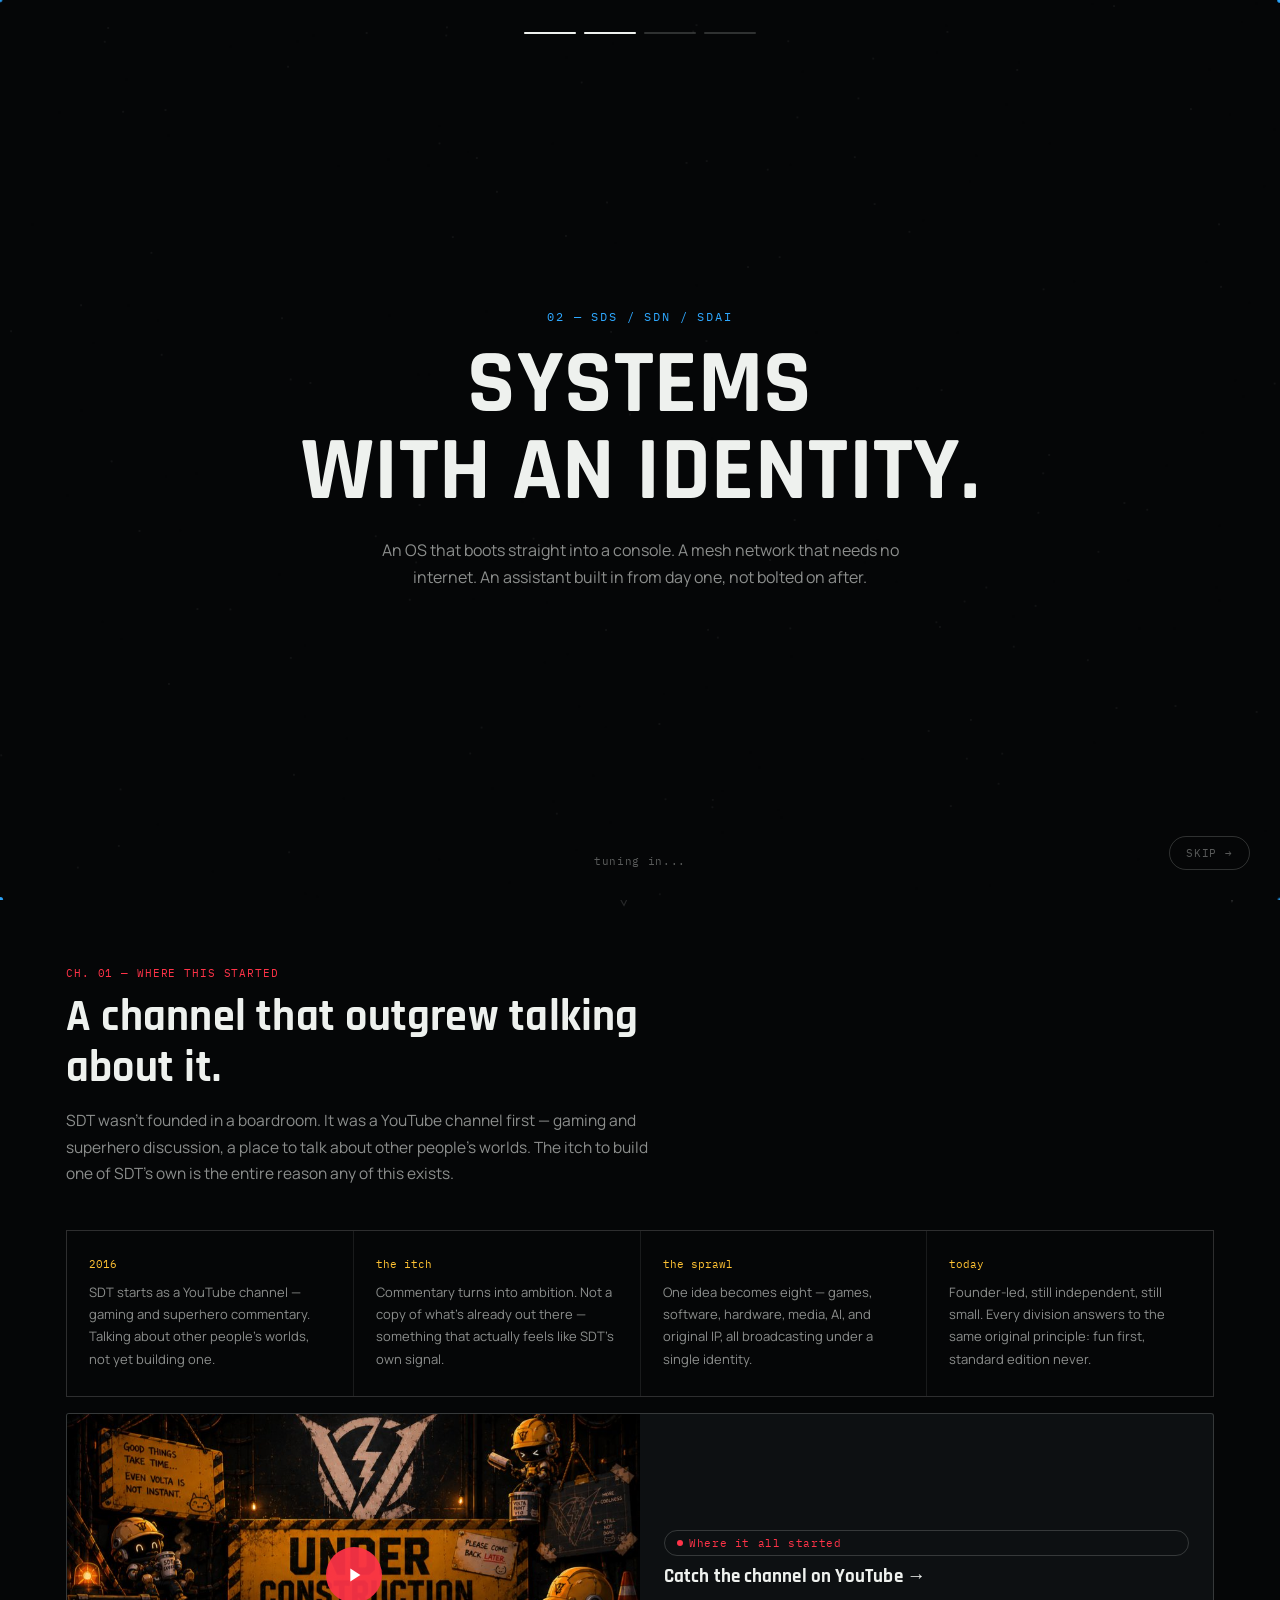
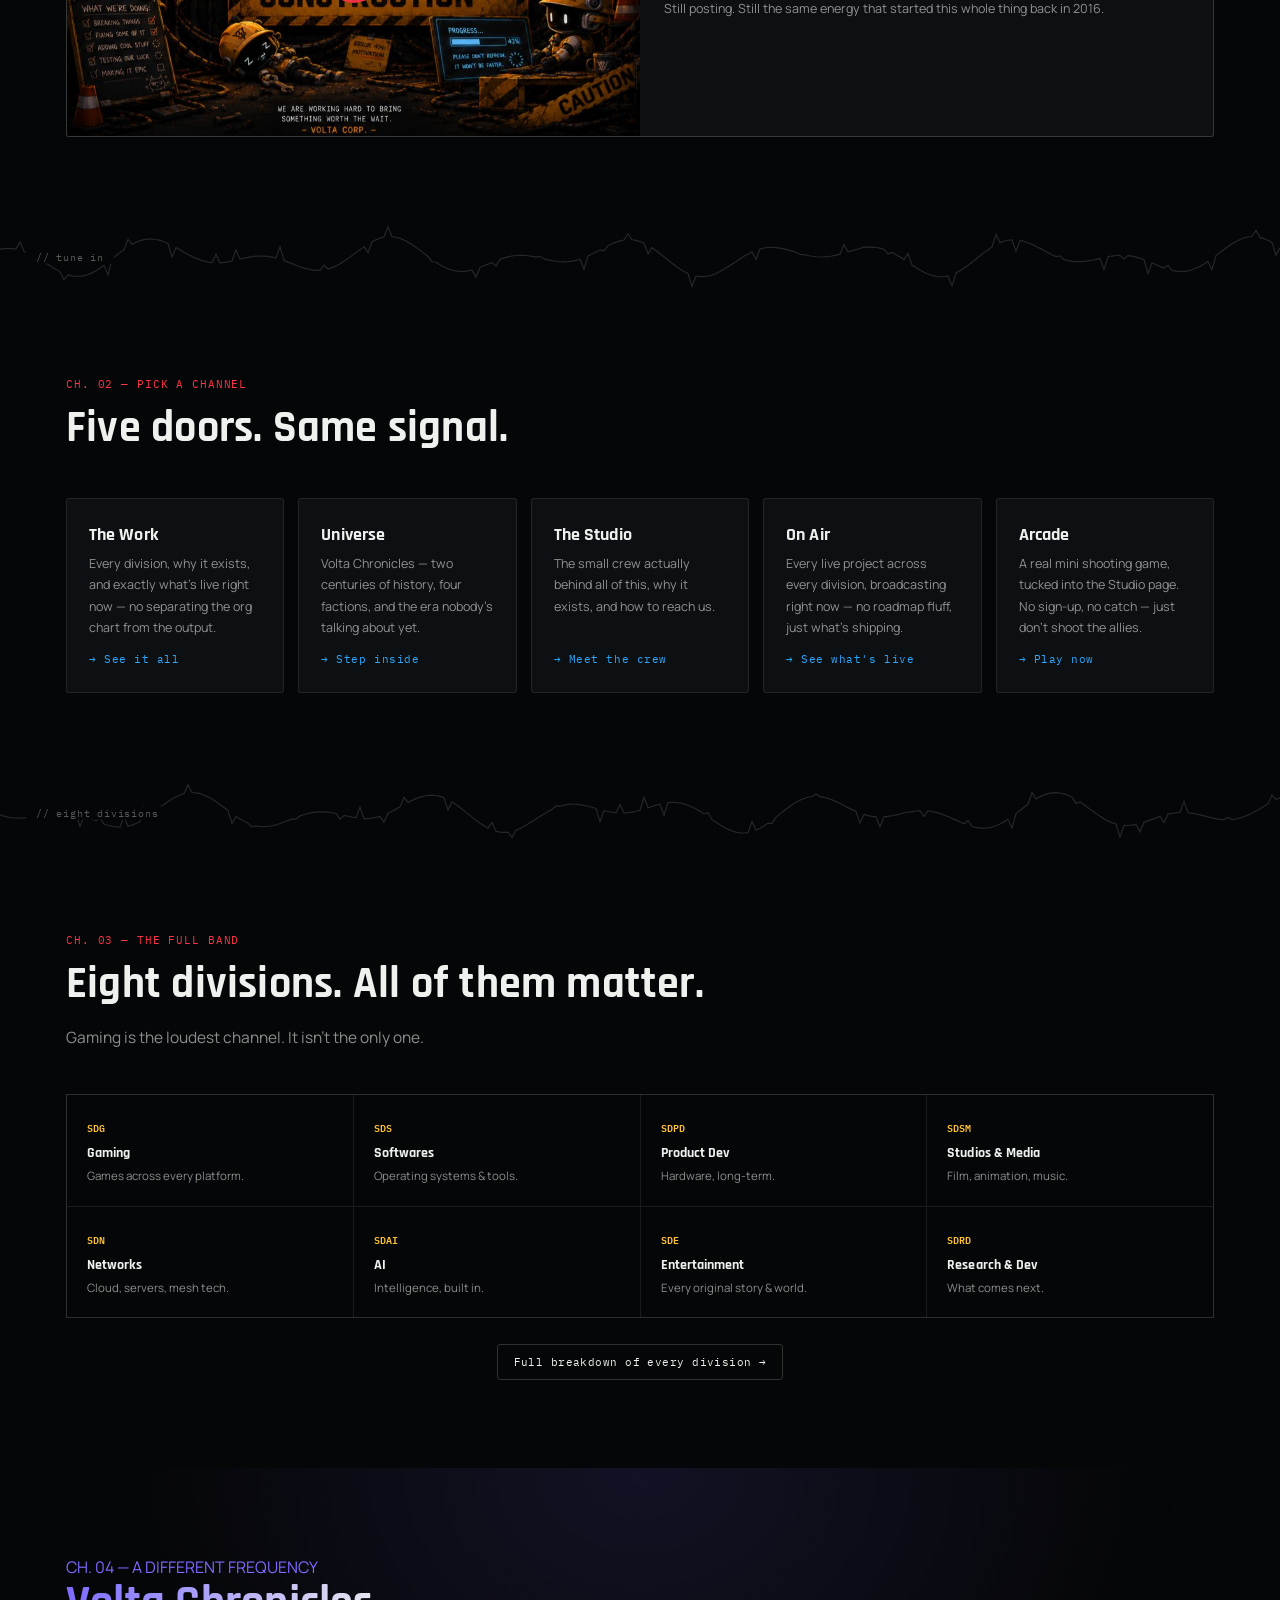
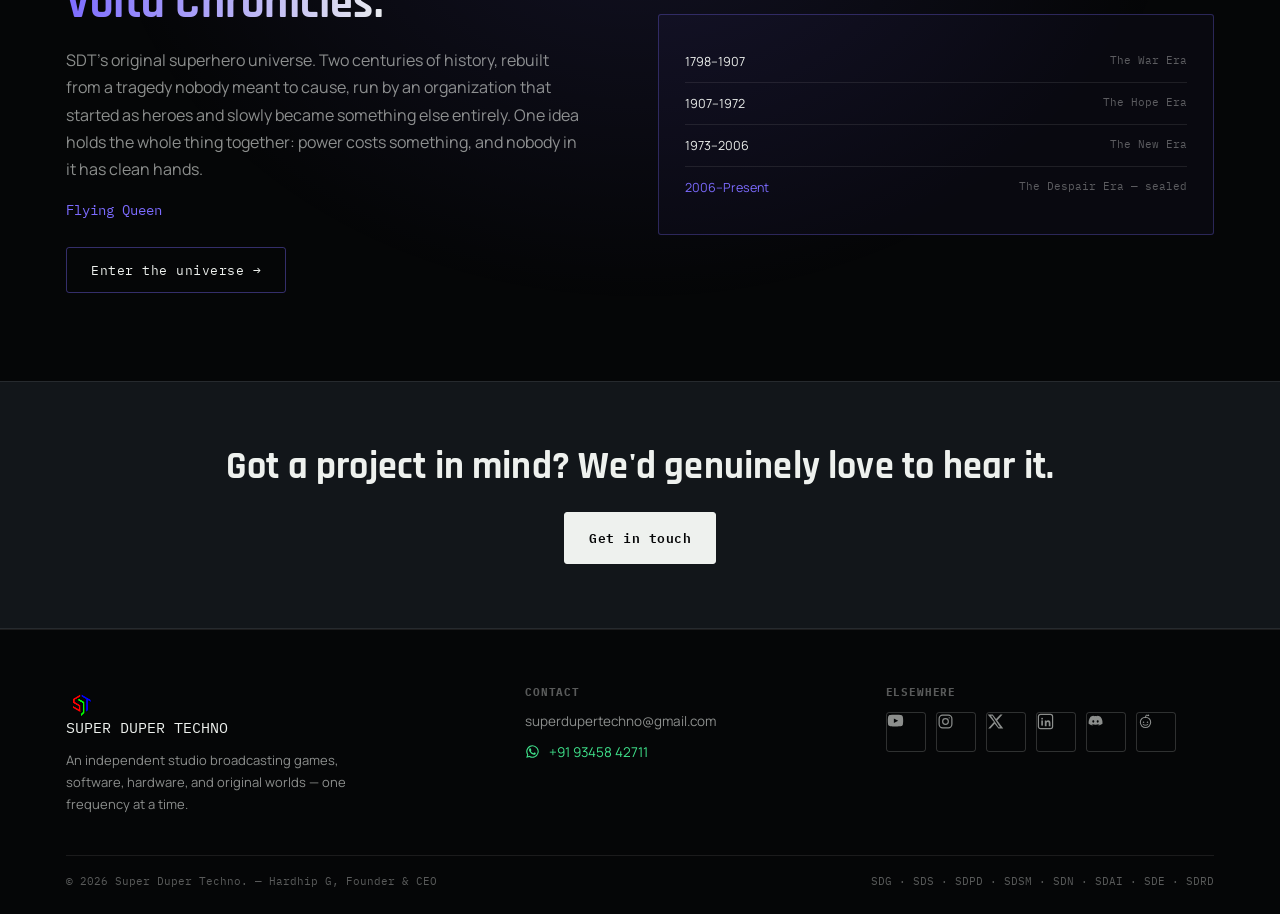
==== commit 5d27d307: "Add files via upload" ====
--- a/index.html
+++ b/index.html
@@ -7,7 +7,13 @@
 <title>Super Duper Techno — You're Tuned In</title>
 <meta name="description" content="Super Duper Techno (SDT) — an independent studio broadcasting games, software, hardware, and AI, anchored by an original universe called Volta Chronicles.">
 <link rel="canonical" href="https://superdupertechno.com/">
-<link rel="icon" type="image/png" href="assets/sdt-color.png">
+<link rel="icon" type="image/png" sizes="32x32" href="assets/favicon-32x32.png">
+<link rel="icon" type="image/png" sizes="16x16" href="assets/favicon-16x16.png">
+<link rel="shortcut icon" href="assets/favicon.ico">
+<link rel="apple-touch-icon" sizes="180x180" href="assets/apple-touch-icon.png">
+<link rel="icon" type="image/png" sizes="192x192" href="assets/android-chrome-192x192.png">
+<link rel="icon" type="image/png" sizes="512x512" href="assets/android-chrome-512x512.png">
+<link rel="manifest" href="assets/site.webmanifest">
 <meta property="og:type" content="website">
 <meta property="og:site_name" content="Super Duper Techno">
 <meta property="og:title" content="Super Duper Techno — You're Tuned In">
--- a/css/base.css
+++ b/css/base.css
@@ -8,7 +8,7 @@
    comes from that: broadcast + voltage, not generic sci-fi HUD.
 ========================================================= */
 
-@import url('https://fonts.googleapis.com/css2?family=Bangers&family=Rajdhani:wght@500;600;700&family=Manrope:wght@400;500;600;700;800&family=IBM+Plex+Mono:wght@400;500;600&display=swap');
+@import url('https://fonts.googleapis.com/css2?family=Rajdhani:wght@500;600;700&family=Manrope:wght@400;500;600;700;800&family=IBM+Plex+Mono:wght@400;500;600&display=swap');
 
 :root{
   --void:#050607;
@@ -44,9 +44,7 @@
   overflow-x:hidden;
   touch-action:manipulation;
 }
-h1,h2,h3,h4{font-family:'Bangers',cursive,sans-serif;font-weight:400;margin:0;line-height:1.08;letter-spacing:0.015em;
-  text-shadow:3px 3px 0 rgba(0,0,0,0.4);}
-h3,h4{text-shadow:2px 2px 0 rgba(0,0,0,0.35);}
+h1,h2,h3,h4{font-family:'Rajdhani',sans-serif;font-weight:700;margin:0;line-height:1.15;letter-spacing:0.005em;}
 .mono{font-family:'IBM Plex Mono',monospace;}
 a{color:inherit;text-decoration:none;}
 img{display:block;max-width:100%;}
@@ -65,10 +63,10 @@
 #bgfx{position:fixed;inset:0;z-index:0;pointer-events:none;width:100%;height:100%;}
 main{position:relative;z-index:2;}
 
-/* ============ BRIGHT LIVE BACKGROUND BLOBS (CSS-driven, GPU-cheap) ============ */
+/* ============ SUBTLE LIVE BACKGROUND ACCENT (CSS-driven, GPU-cheap) ============ */
 .bg-blobs{position:fixed;inset:0;z-index:0;overflow:hidden;pointer-events:none;}
-.bg-blob{position:absolute;width:400px;height:400px;border-radius:50%;filter:blur(85px);
-  opacity:0.6;mix-blend-mode:screen;transform:translate(-50%,-50%);will-change:transform;}
+.bg-blob{position:absolute;width:400px;height:400px;border-radius:50%;filter:blur(110px);
+  opacity:0.16;mix-blend-mode:normal;transform:translate(-50%,-50%);will-change:transform;}
 @keyframes blobDrift1{0%{transform:translate(-50%,-50%) translate(0,0);}50%{transform:translate(-50%,-50%) translate(7vw,9vh);}100%{transform:translate(-50%,-50%) translate(-5vw,-6vh);}}
 @keyframes blobDrift2{0%{transform:translate(-50%,-50%) translate(0,0);}50%{transform:translate(-50%,-50%) translate(-9vw,6vh);}100%{transform:translate(-50%,-50%) translate(6vw,-8vh);}}
 @keyframes blobDrift3{0%{transform:translate(-50%,-50%) translate(0,0);}50%{transform:translate(-50%,-50%) translate(5vw,-10vh);}100%{transform:translate(-50%,-50%) translate(-8vw,5vh);}}
@@ -85,15 +83,14 @@
   padding:env(safe-area-inset-top,0) calc(22px + env(safe-area-inset-right,0)) 0 calc(22px + env(safe-area-inset-left,0));
   height:calc(64px + env(safe-area-inset-top,0));background:rgba(5,6,7,0.82);backdrop-filter:blur(10px);border-bottom:1px solid var(--line);}
 .tuner .call-sign{display:flex;align-items:center;gap:10px;font-family:'Rajdhani';font-weight:700;font-size:16px;letter-spacing:0.02em;}
-.tuner .call-sign .mark{width:38px;height:38px;flex:none;animation:navMarkPulse 3.4s ease-in-out infinite;}
-@keyframes navMarkPulse{0%,100%{filter:drop-shadow(0 0 0 rgba(255,51,72,0));}50%{filter:drop-shadow(0 0 8px rgba(255,51,72,0.55));}}
+.tuner .call-sign .mark{width:36px;height:36px;flex:none;}
 .tuner .freq{font-family:'IBM Plex Mono';font-size:10.5px;color:var(--dim-2);letter-spacing:0.06em;}
 .presets{display:none;gap:2px;}
 @media(min-width:900px){.presets{display:flex;}}
 .presets a{position:relative;padding:10px 16px;font-family:'IBM Plex Mono';font-size:11px;letter-spacing:0.05em;
-  color:var(--dim);transition:color .2s, text-shadow .15s;}
+  color:var(--dim);transition:color .2s;}
 .presets a .num{color:var(--dim-2);margin-right:7px;}
-.presets a:hover{color:var(--paper);text-shadow:1.5px 0 rgba(255,51,72,0.7), -1.5px 0 rgba(46,168,255,0.7);}
+.presets a:hover{color:var(--paper);}
 .presets a.current{color:var(--paper);}
 .presets a.current::after{content:'';position:absolute;left:16px;right:16px;bottom:6px;height:2px;background:var(--hot);}
 .tuner-controls{display:flex;align-items:center;gap:0;}
@@ -123,12 +120,11 @@
 /* ============ BUTTONS & CHIPS ============ */
 .btn{position:relative;display:inline-flex;align-items:center;gap:9px;padding:14px 24px;border-radius:var(--radius);
   font-family:'IBM Plex Mono';font-size:12.5px;letter-spacing:0.04em;border:1px solid var(--line-strong);
-  transition:transform .15s cubic-bezier(.34,1.56,.64,1), border-color .15s, background .15s;}
+  transition:transform .15s ease, border-color .15s, background .15s, color .15s;}
 .btn.pri{background:var(--paper);color:var(--void);border-color:var(--paper);font-weight:600;}
-.btn.pri:hover{transform:translateY(-2px) scale(1.03);background:var(--hot);border-color:var(--hot);color:var(--void);
-  text-shadow:1px 0 rgba(46,168,255,0.5), -1px 0 rgba(63,224,138,0.5);}
-.btn.pri:active,.btn.ghost:active{transform:scale(0.94);}
-.btn.ghost:hover{border-color:var(--paper);transform:translateY(-2px) scale(1.03);}
+.btn.pri:hover{transform:translateY(-2px);background:var(--hot);border-color:var(--hot);color:#fff;}
+.btn.pri:active,.btn.ghost:active{transform:scale(0.97);}
+.btn.ghost:hover{border-color:var(--paper);transform:translateY(-2px);}
 .btn.sm{padding:10px 16px;font-size:11px;}
 .tag{display:inline-flex;align-items:center;gap:6px;font-family:'IBM Plex Mono';font-size:10.5px;letter-spacing:0.06em;
   color:var(--dim);border:1px solid var(--line-strong);border-radius:99px;padding:5px 12px;}
@@ -143,14 +139,10 @@
 
 /* ============ CARD ============ */
 .panel{background:var(--panel);border:1px solid var(--line);border-radius:var(--radius);padding:24px;
-  position:relative;overflow:hidden;transition:border-color .2s, transform .25s ease;}
-.panel:hover{border-color:var(--line-strong);transform:translateY(-3px);}
+  position:relative;overflow:hidden;transition:border-color .2s, transform .2s ease;}
+.panel:hover{border-color:var(--line-strong);transform:translateY(-2px);}
 .panel::before{content:'';position:absolute;top:0;left:0;width:22px;height:2px;background:var(--hot);opacity:0;transition:opacity .2s;z-index:2;}
 .panel:hover::before{opacity:1;}
-.panel::after{content:'';position:absolute;top:0;left:-60%;width:40%;height:100%;
-  background:linear-gradient(115deg, transparent, rgba(255,255,255,0.08), transparent);
-  transform:skewX(-20deg);transition:left .6s ease;pointer-events:none;}
-.panel:hover::after{left:120%;}
 
 /* ============ REVEAL ============ */
 .reveal{opacity:0;transform:translateY(14px);transition:opacity .5s ease, transform .5s ease;}
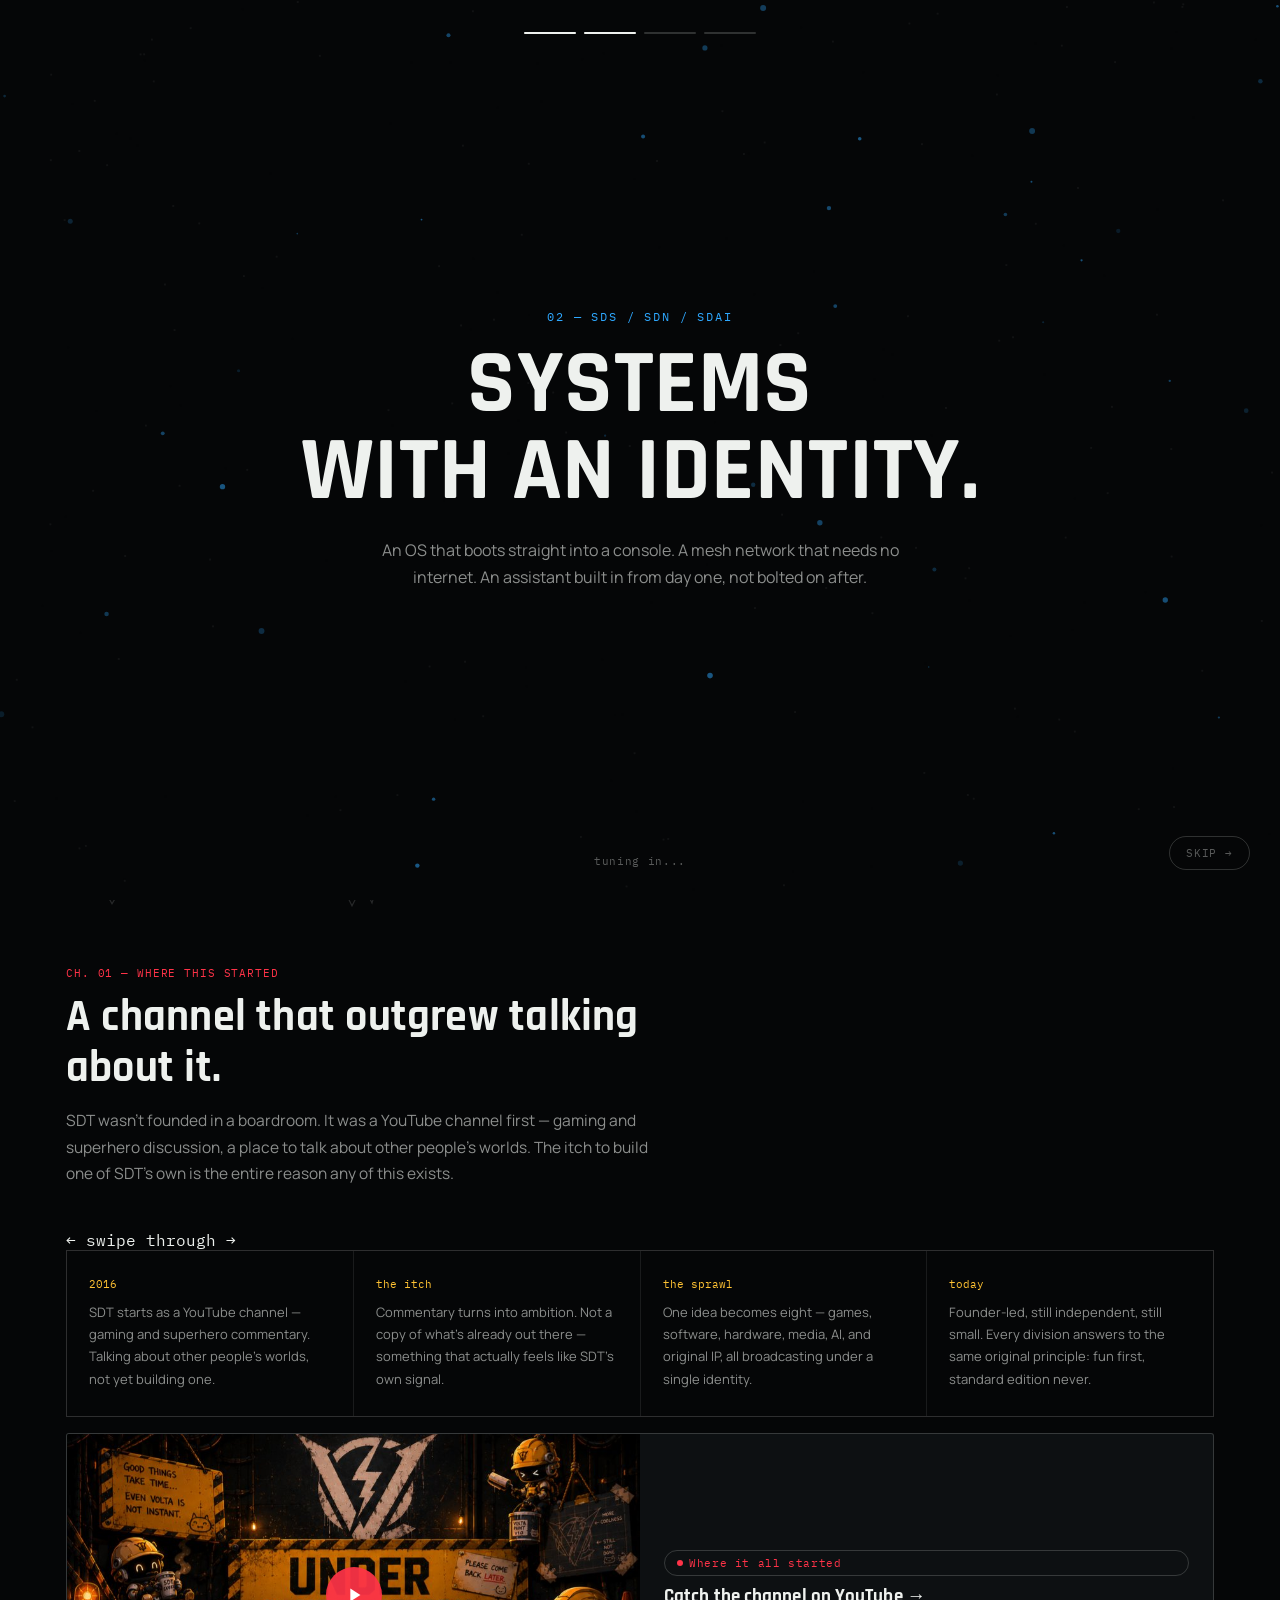
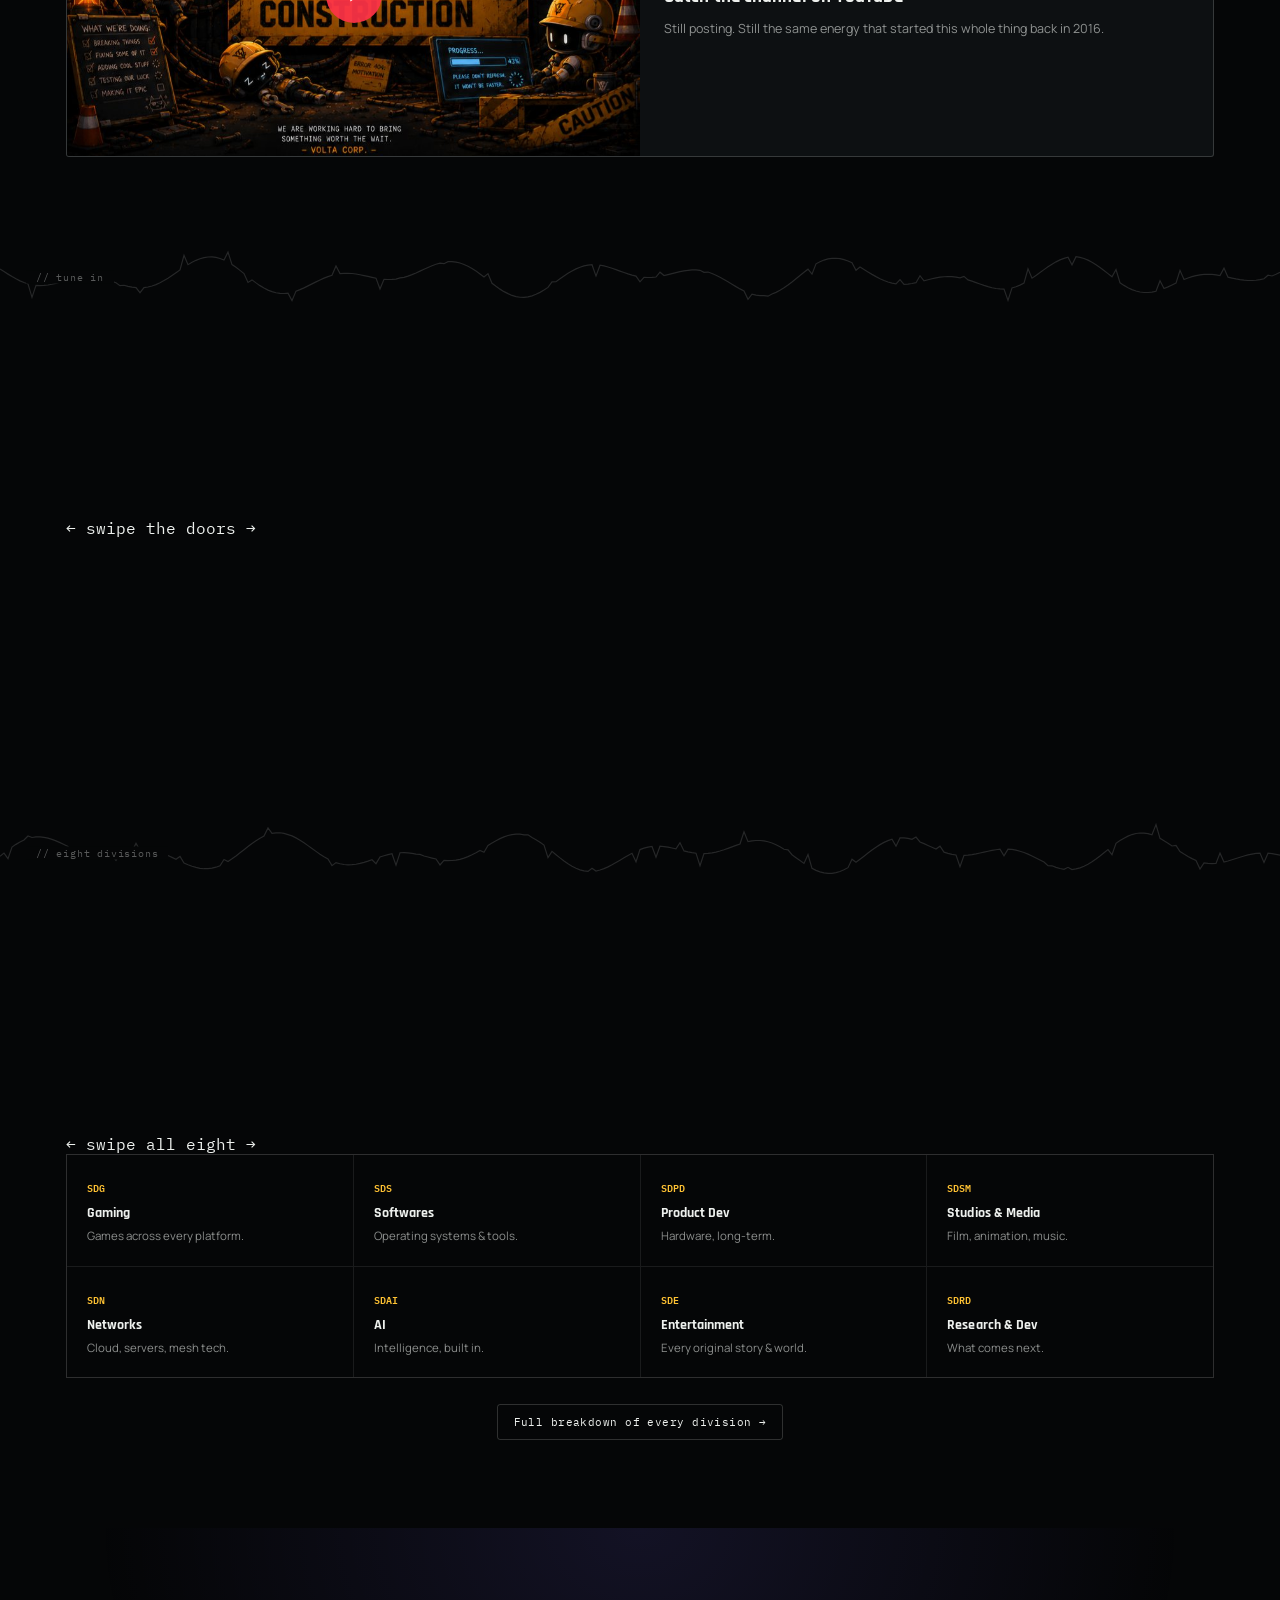
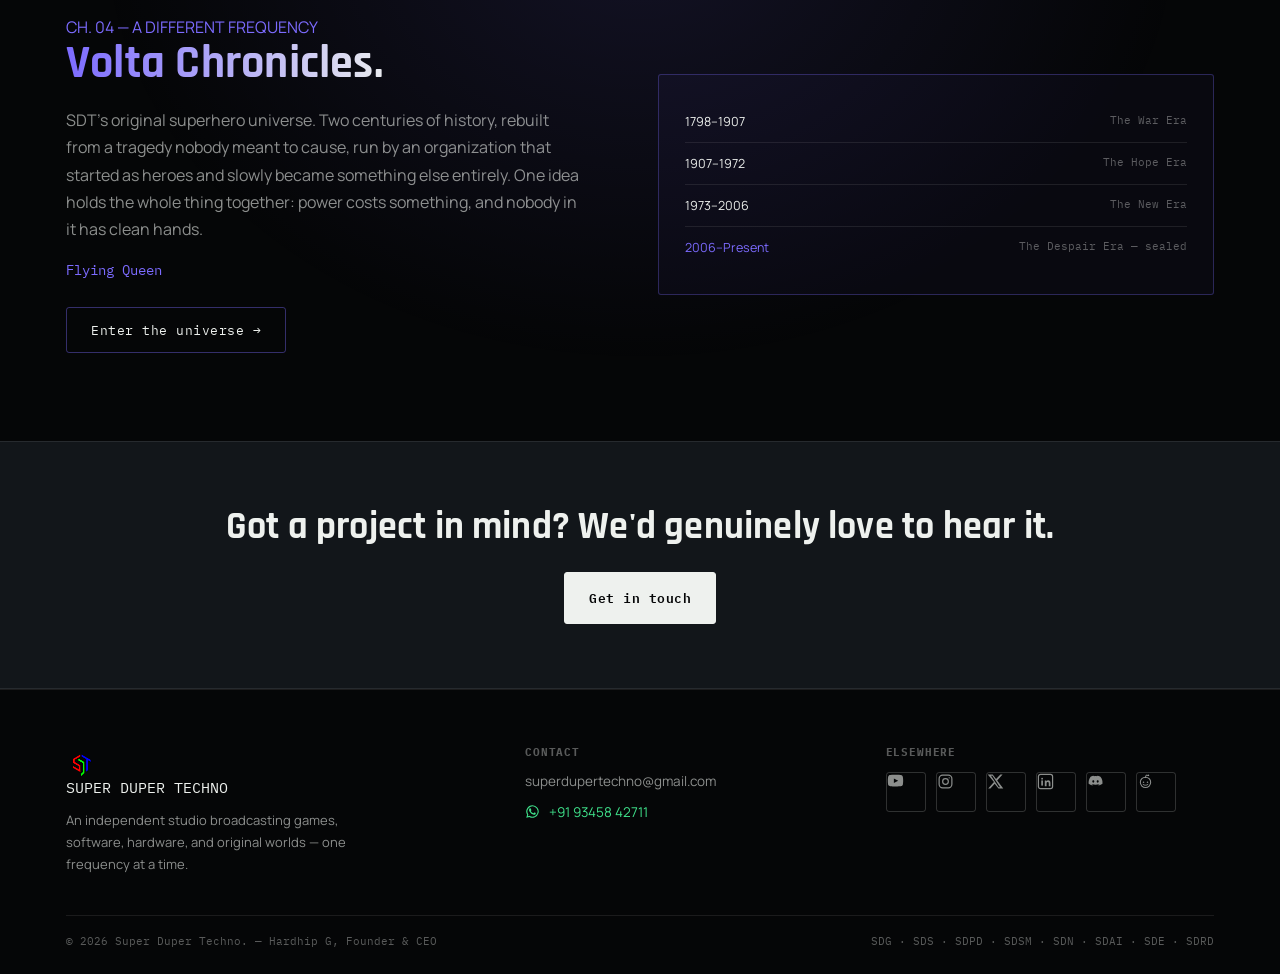
==== commit df2b14d4: "Add files via upload" ====
--- a/index.html
+++ b/index.html
@@ -256,7 +256,8 @@
       <h2>A channel that outgrew talking about it.</h2>
       <p class="lede">SDT wasn't founded in a boardroom. It was a YouTube channel first — gaming and superhero discussion, a place to talk about other people's worlds. The itch to build one of SDT's own is the entire reason any of this exists.</p>
     </div>
-    <div class="origin-strip">
+    <div class="deck-hint mono"><span class="arrow">←</span> swipe through <span class="arrow">→</span></div>
+    <div class="origin-strip deck-mobile">
       <div class="origin-cell reveal"><span class="yr mono">2016</span><p>SDT starts as a YouTube channel — gaming and superhero commentary. Talking about other people's worlds, not yet building one.</p></div>
       <div class="origin-cell reveal"><span class="yr mono">the itch</span><p>Commentary turns into ambition. Not a copy of what's already out there — something that actually feels like SDT's own signal.</p></div>
       <div class="origin-cell reveal"><span class="yr mono">the sprawl</span><p>One idea becomes eight — games, software, hardware, media, AI, and original IP, all broadcasting under a single identity.</p></div>
@@ -285,7 +286,8 @@
       <span class="freq-num">CH. 02 — PICK A CHANNEL</span>
       <h2>Five doors. Same signal.</h2>
     </div>
-    <div class="doors">
+    <div class="deck-hint mono"><span class="arrow">←</span> swipe the doors <span class="arrow">→</span></div>
+    <div class="doors deck-mobile deck-wide">
       <a class="door panel reveal" href="work.html">
         <div><h3>The Work</h3><p>Every division, why it exists, and exactly what's live right now — no separating the org chart from the output.</p></div>
         <span class="go">→ See it all</span>
@@ -319,7 +321,8 @@
       <h2>Eight divisions. All of them matter.</h2>
       <p class="lede">Gaming is the loudest channel. It isn't the only one.</p>
     </div>
-    <div class="const-grid">
+    <div class="deck-hint mono"><span class="arrow">←</span> swipe all eight <span class="arrow">→</span></div>
+    <div class="const-grid deck-mobile deck-tight">
       <div class="const-cell reveal"><span class="code mono">SDG</span><h4>Gaming</h4><p>Games across every platform.</p></div>
       <div class="const-cell reveal"><span class="code mono">SDS</span><h4>Softwares</h4><p>Operating systems &amp; tools.</p></div>
       <div class="const-cell reveal"><span class="code mono">SDPD</span><h4>Product Dev</h4><p>Hardware, long-term.</p></div>
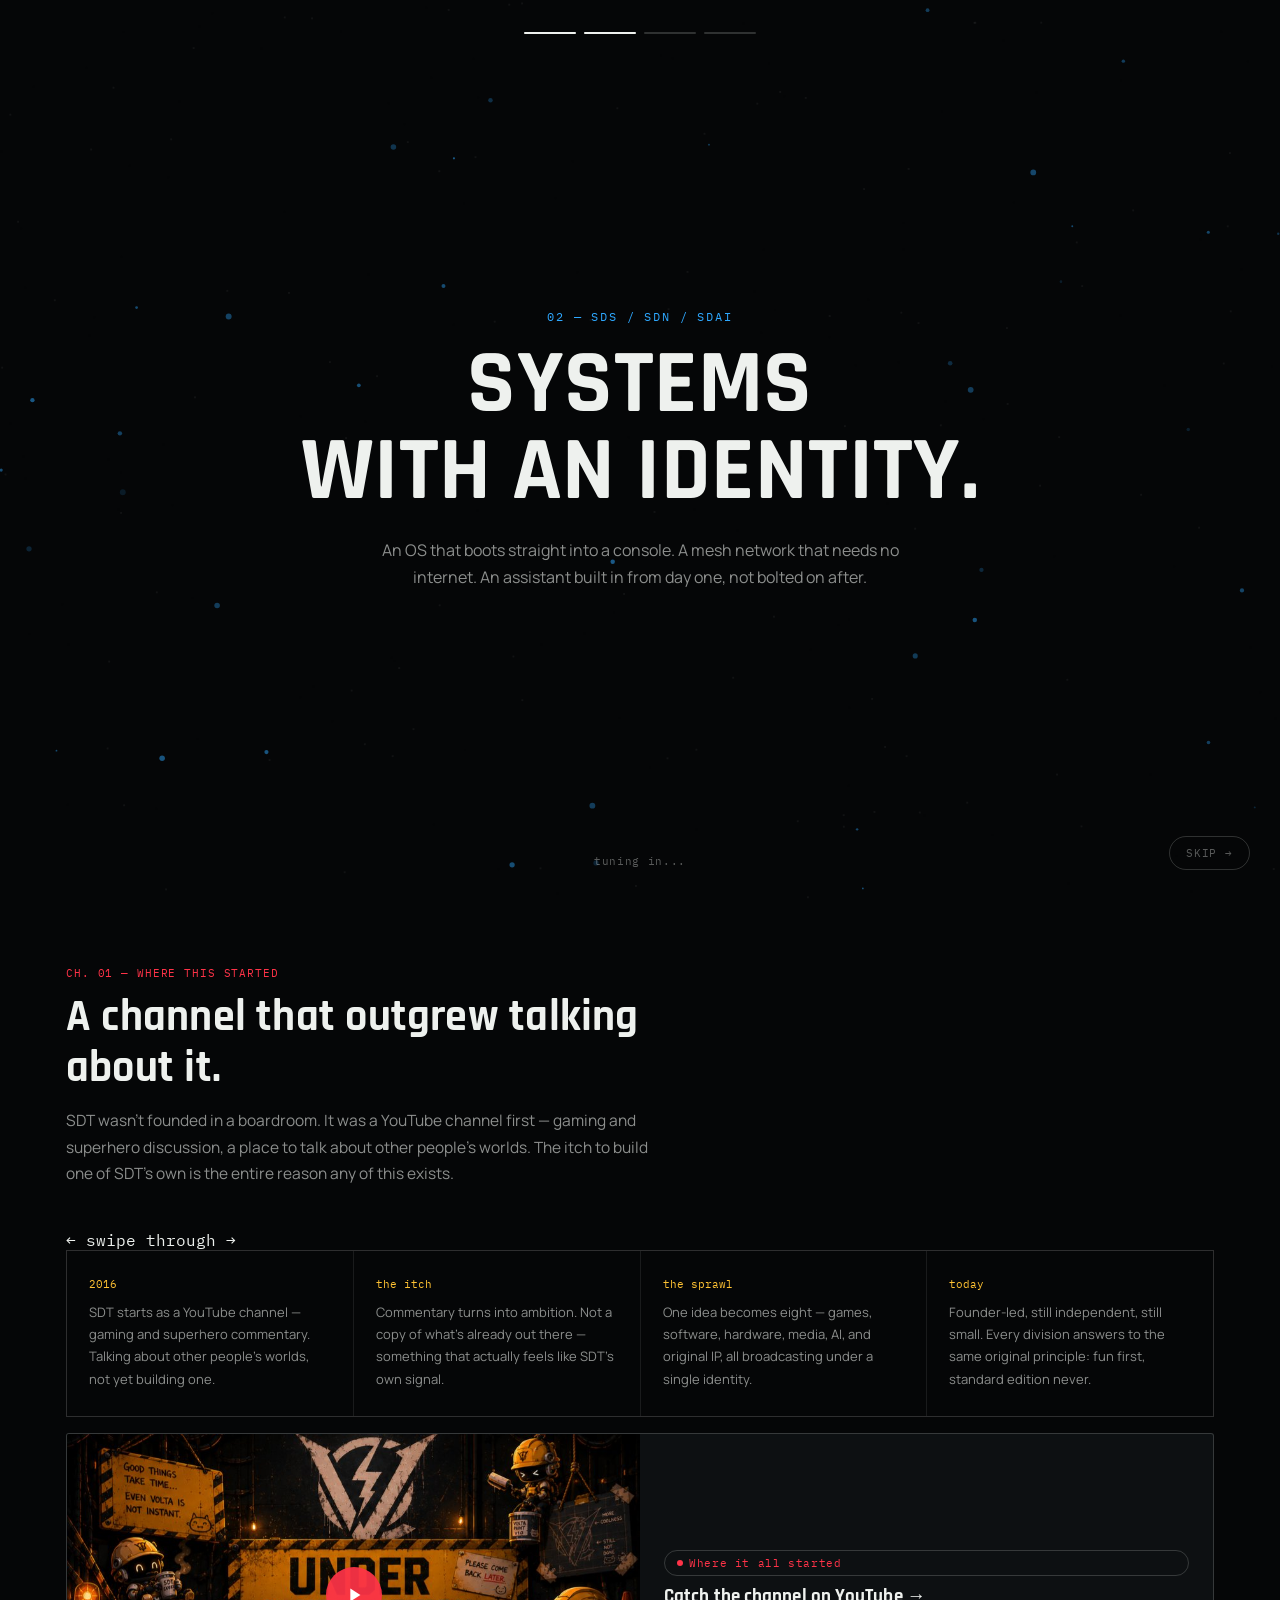
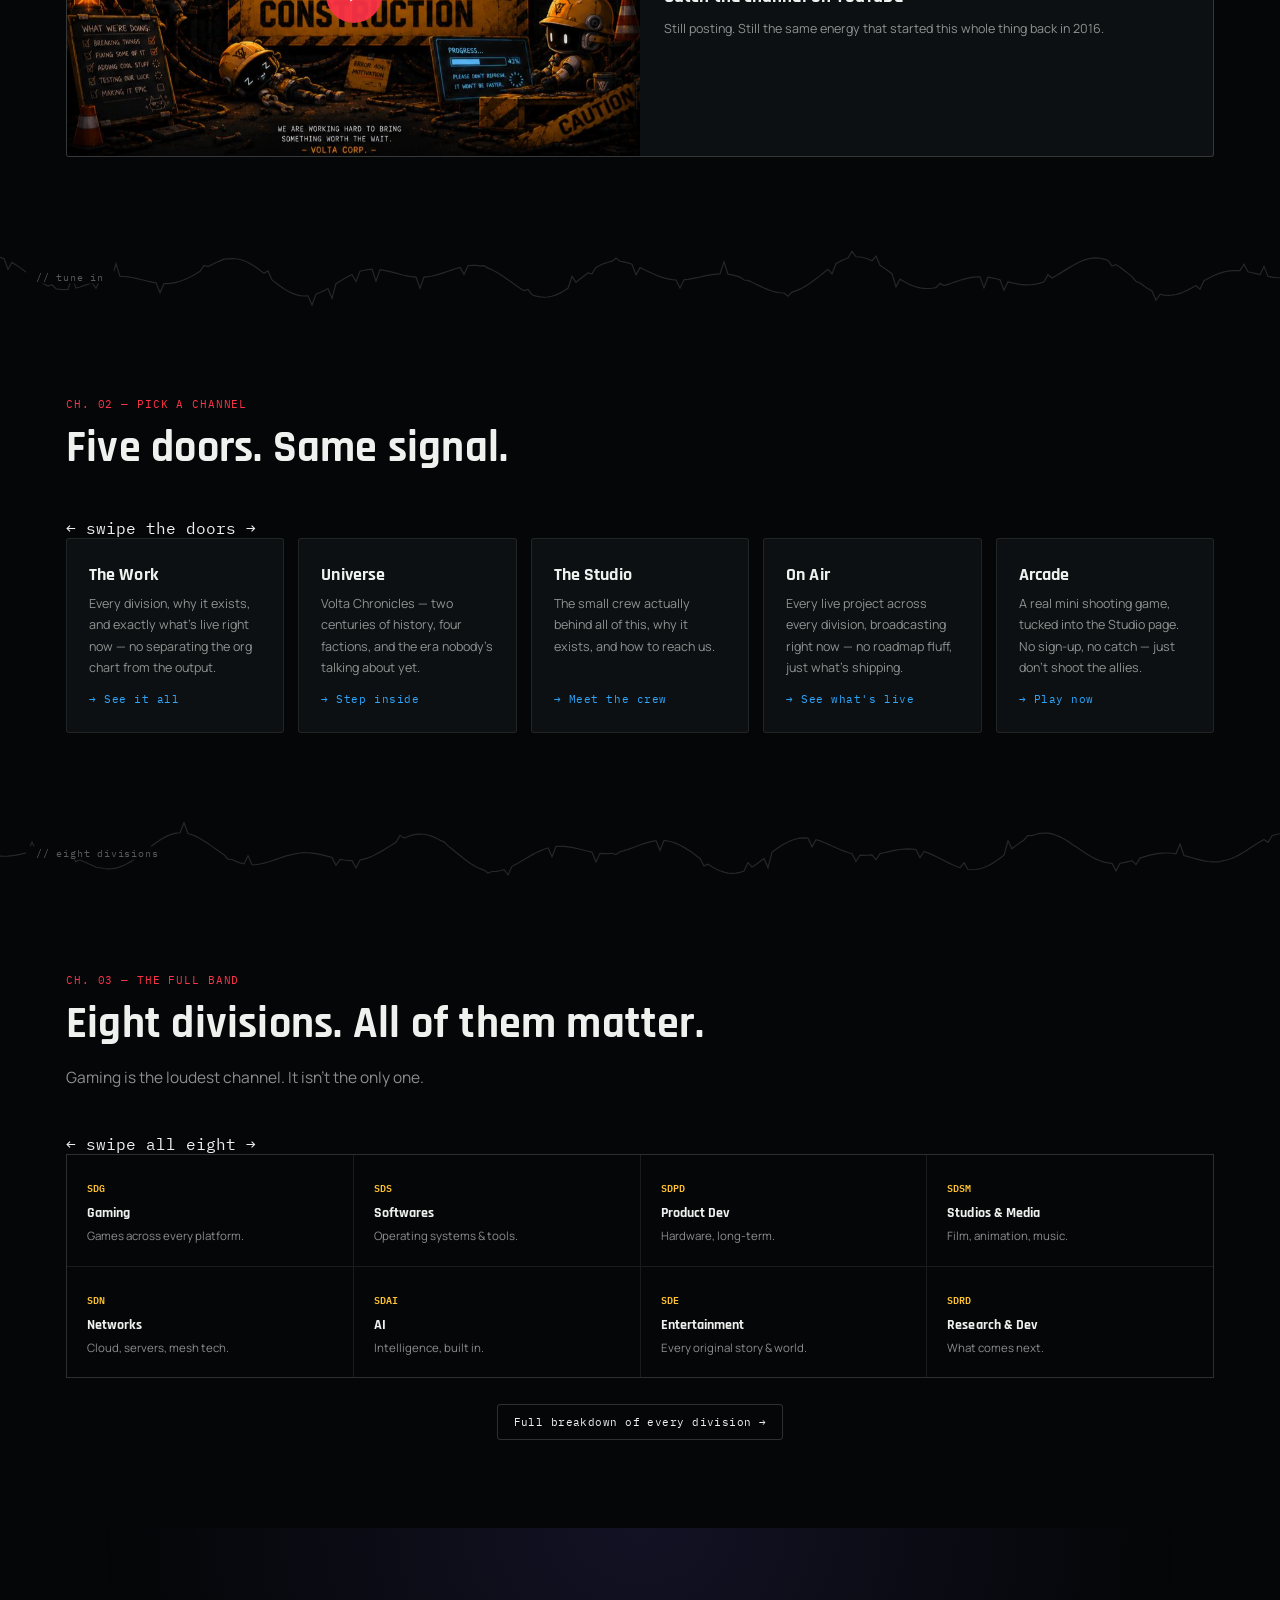
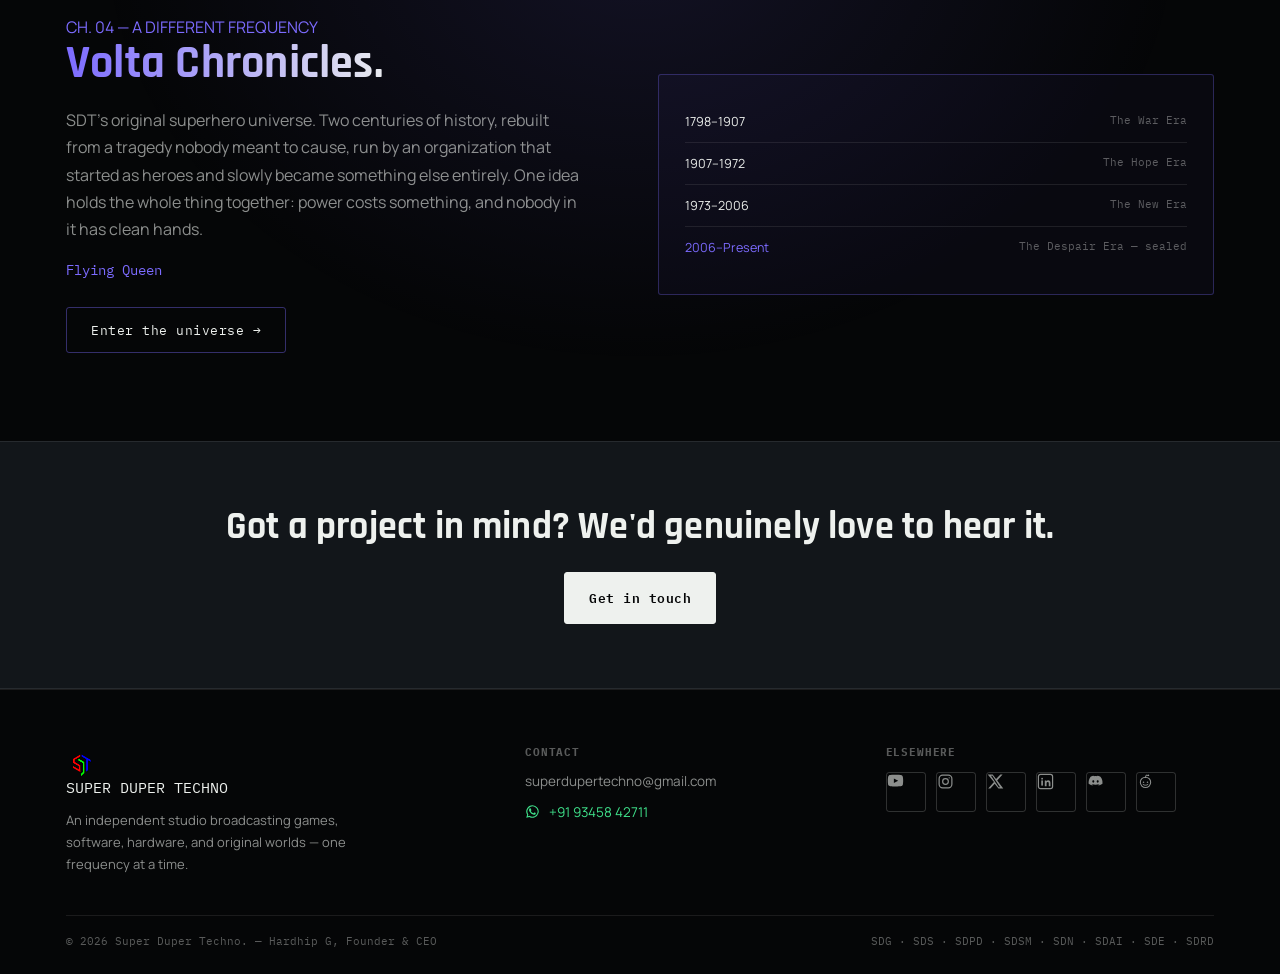
==== commit 3d9d953e: "Update index.html" ====
--- a/index.html
+++ b/index.html
@@ -7,6 +7,11 @@
 <title>Super Duper Techno — You're Tuned In</title>
 <meta name="description" content="Super Duper Techno (SDT) — an independent studio broadcasting games, software, hardware, and AI, anchored by an original universe called Volta Chronicles.">
 <link rel="canonical" href="https://superdupertechno.com/">
+<link rel="icon" href="/favicon.ico">
+<link rel="apple-touch-icon" sizes="180x180" href="/apple-touch-icon.png">
+<link rel="icon" type="image/png" sizes="32x32" href="/favicon-32x32.png">
+<link rel="icon" type="image/png" sizes="16x16" href="/favicon-16x16.png">
+<link rel="manifest" href="/site.webmanifest">
 <link rel="icon" type="image/png" sizes="32x32" href="assets/favicon-32x32.png">
 <link rel="icon" type="image/png" sizes="16x16" href="assets/favicon-16x16.png">
 <link rel="shortcut icon" href="assets/favicon.ico">
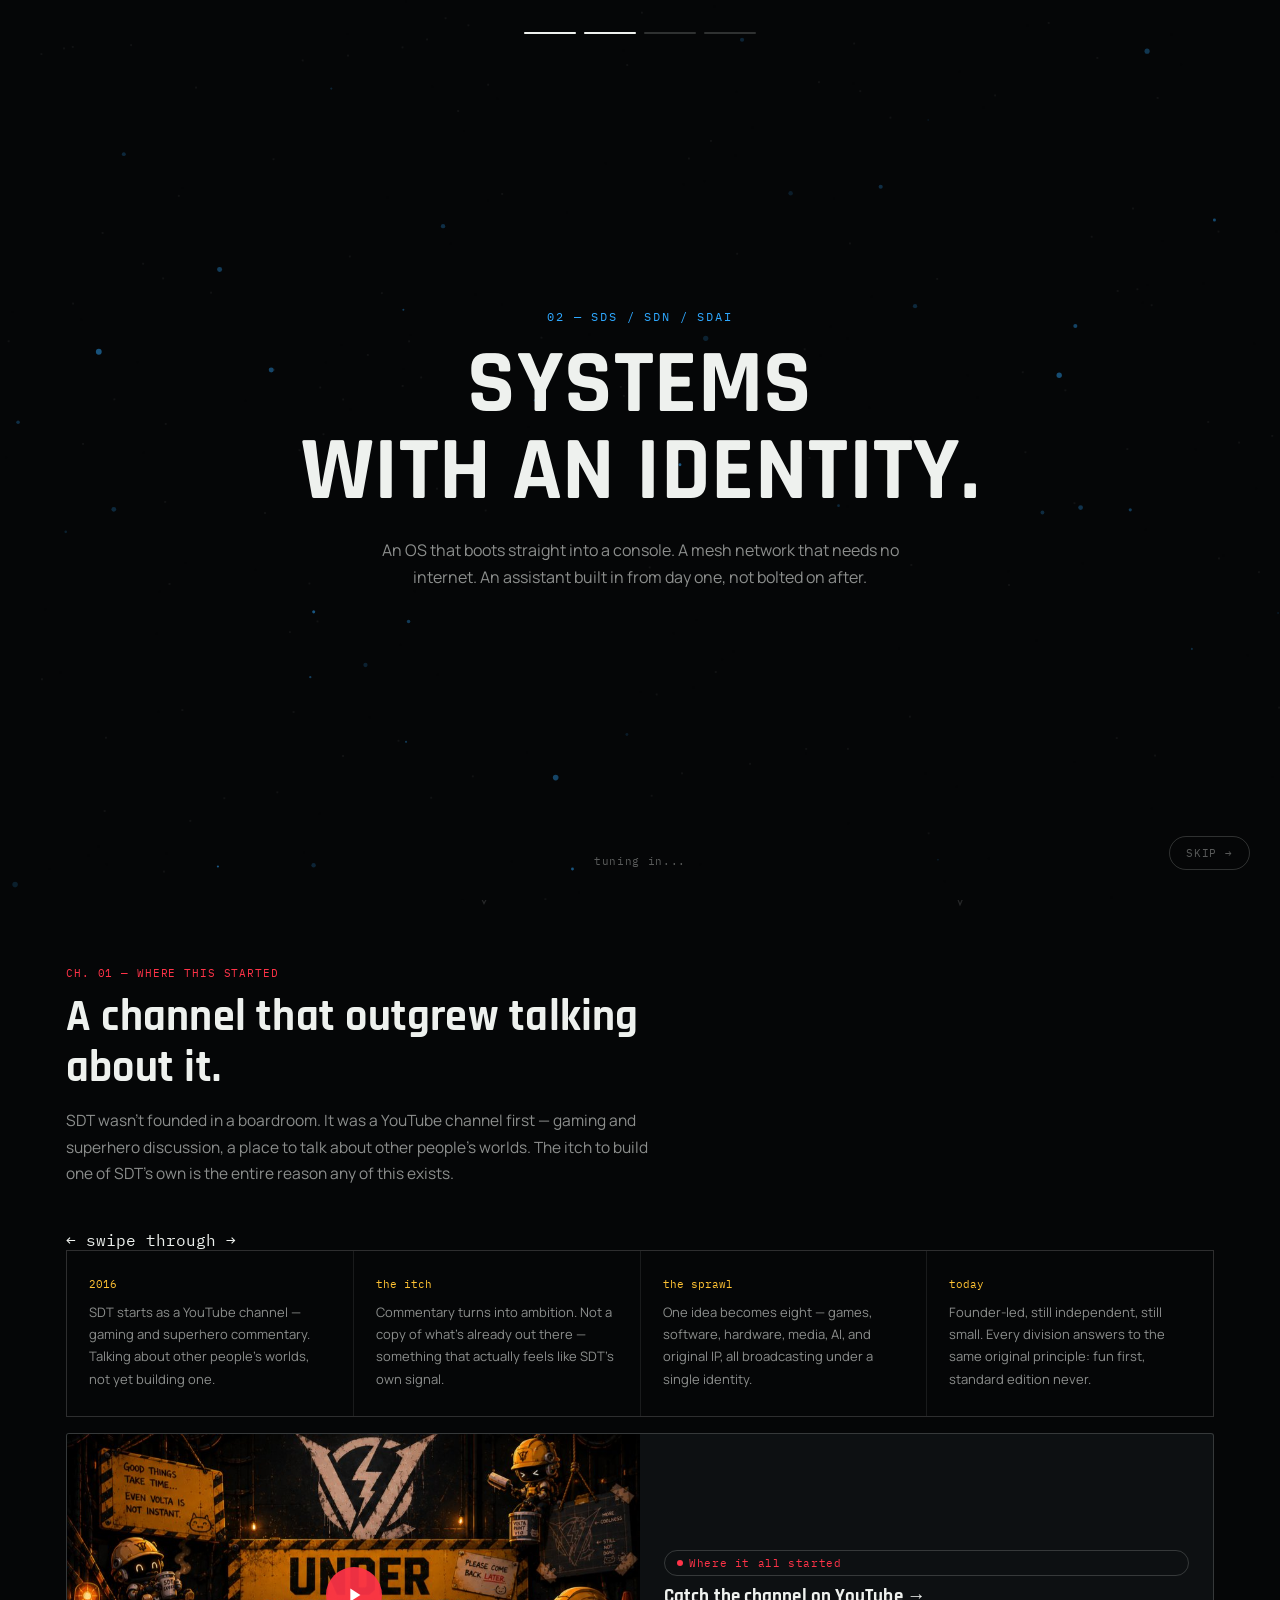
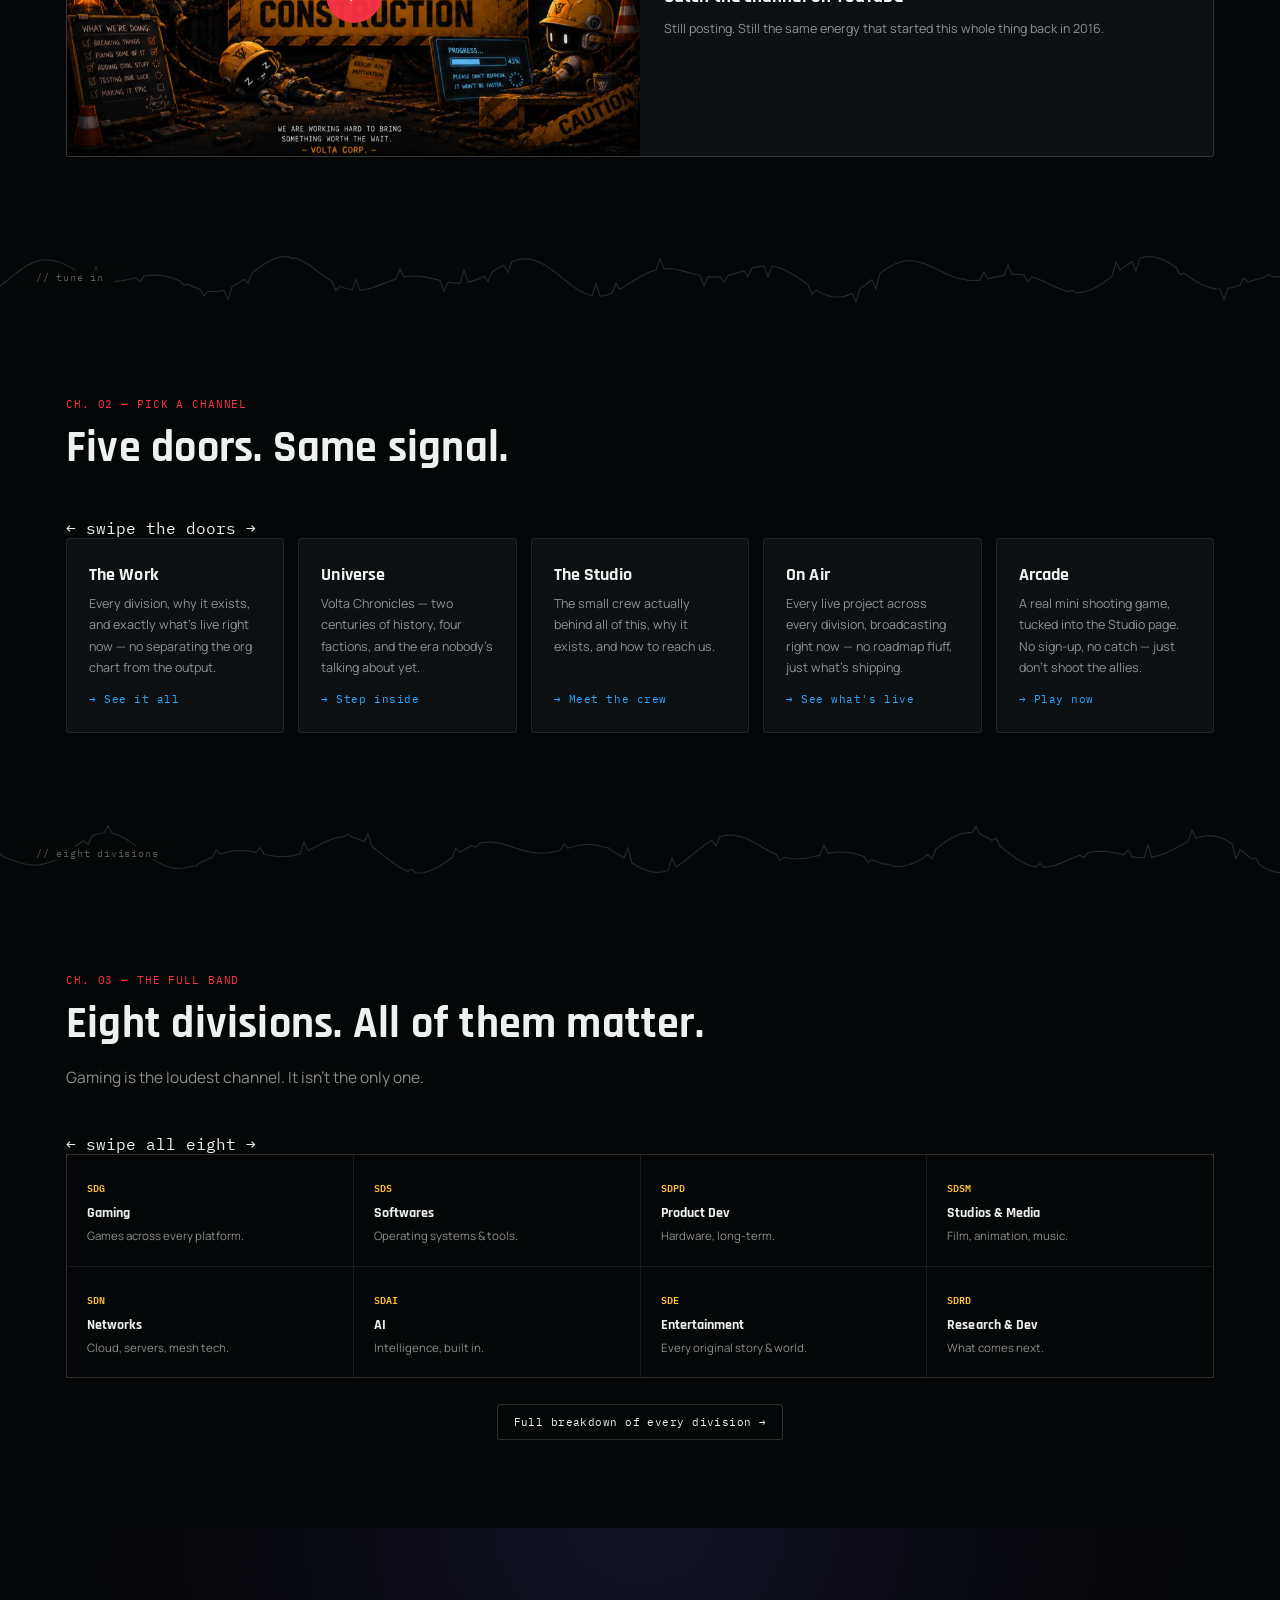
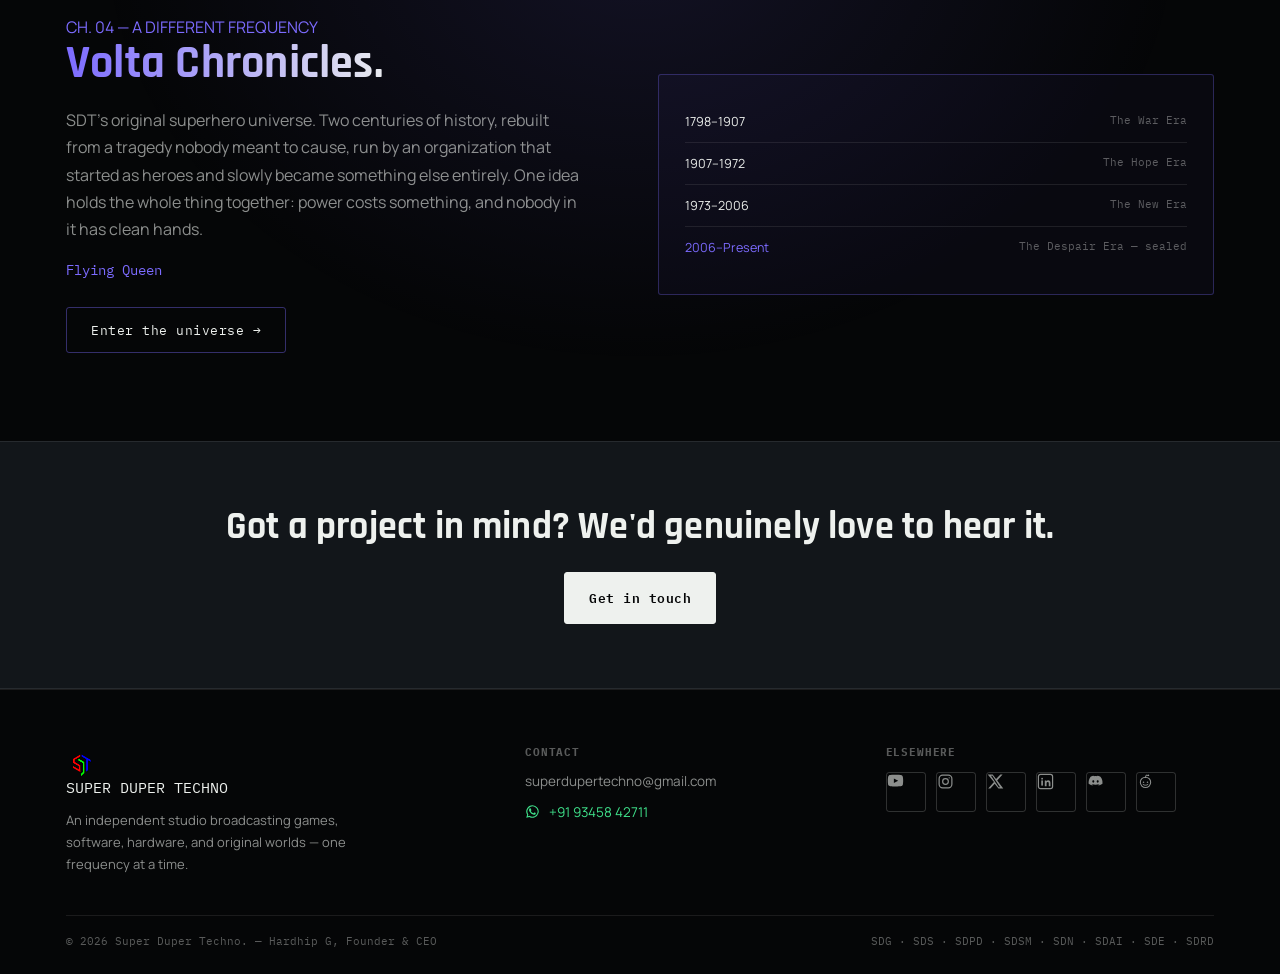
==== commit 797d916b: "Update index.html" ====
--- a/index.html
+++ b/index.html
@@ -8,6 +8,7 @@
 <meta name="description" content="Super Duper Techno (SDT) — an independent studio broadcasting games, software, hardware, and AI, anchored by an original universe called Volta Chronicles.">
 <link rel="canonical" href="https://superdupertechno.com/">
 <link rel="icon" href="/favicon.ico">
+<link rel="apple-touch-icon" href="/apple-touch-icon.png">
 <link rel="apple-touch-icon" sizes="180x180" href="/apple-touch-icon.png">
 <link rel="icon" type="image/png" sizes="32x32" href="/favicon-32x32.png">
 <link rel="icon" type="image/png" sizes="16x16" href="/favicon-16x16.png">
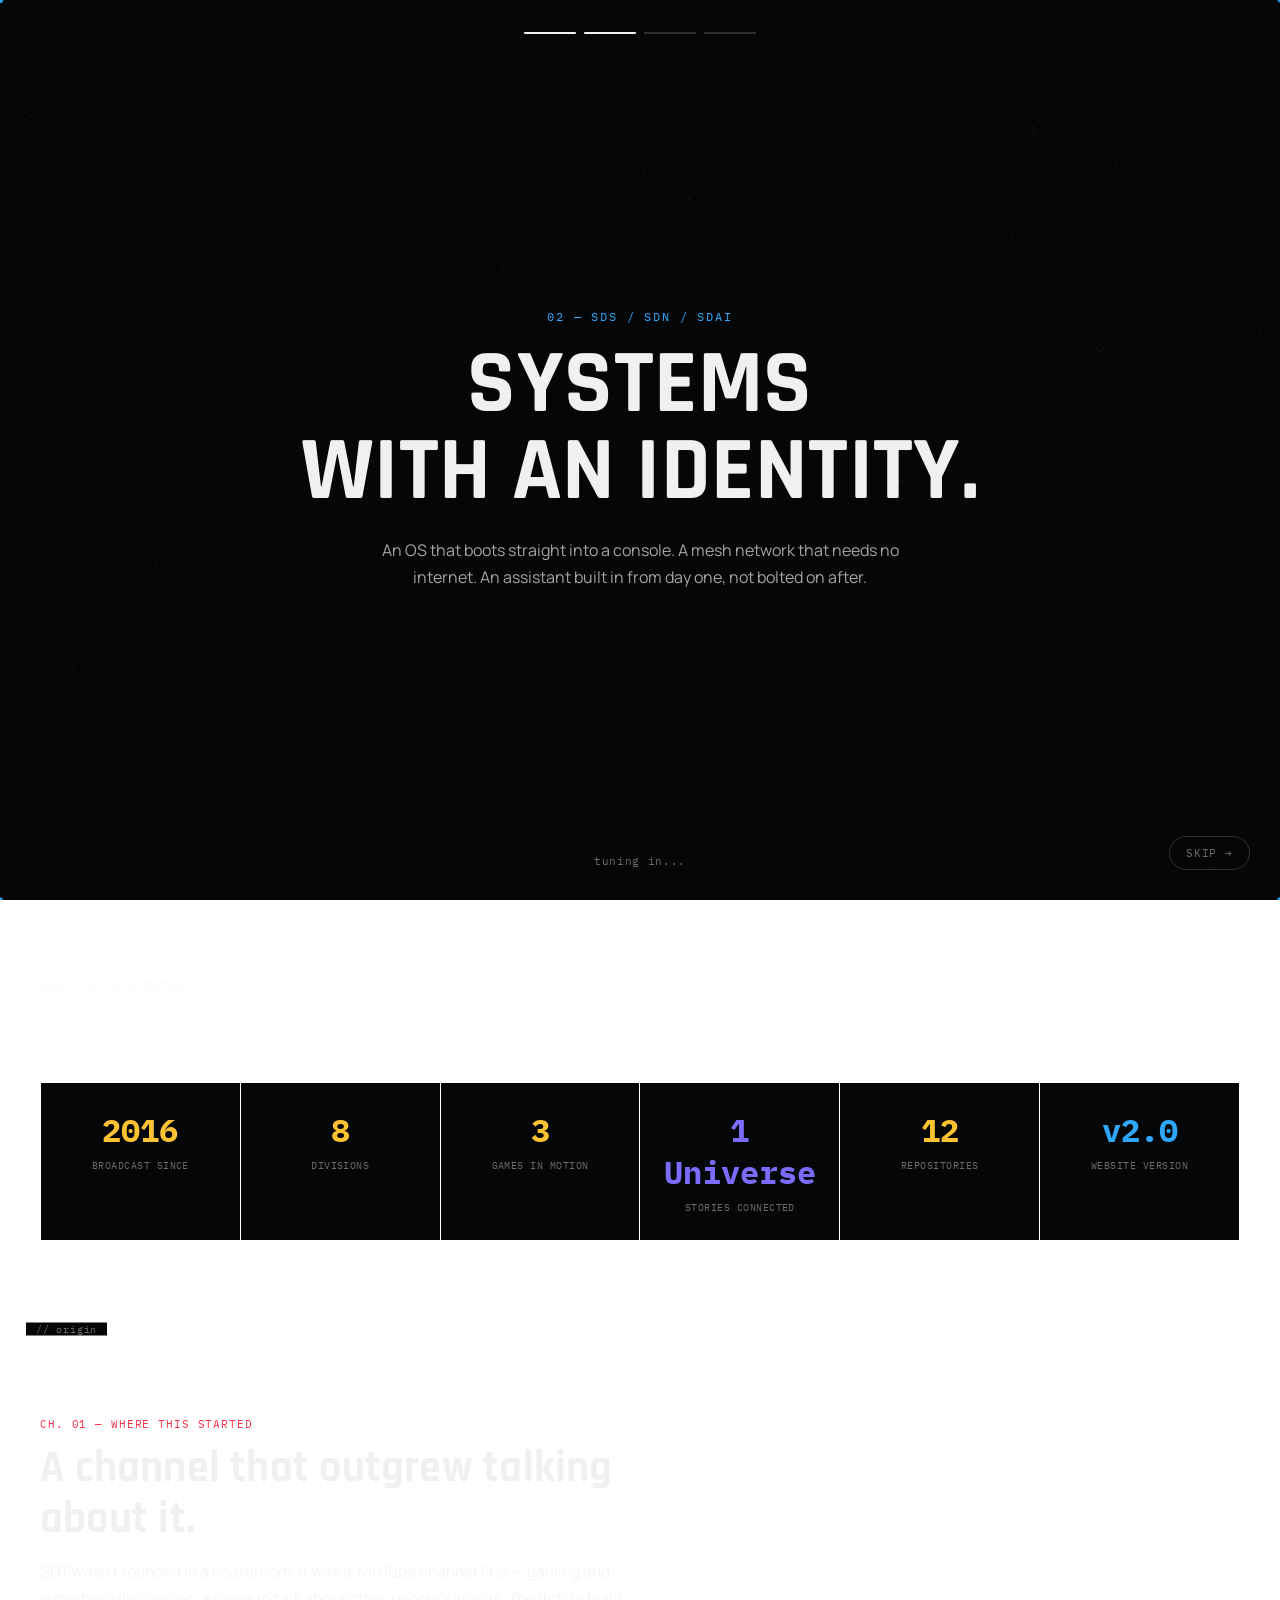
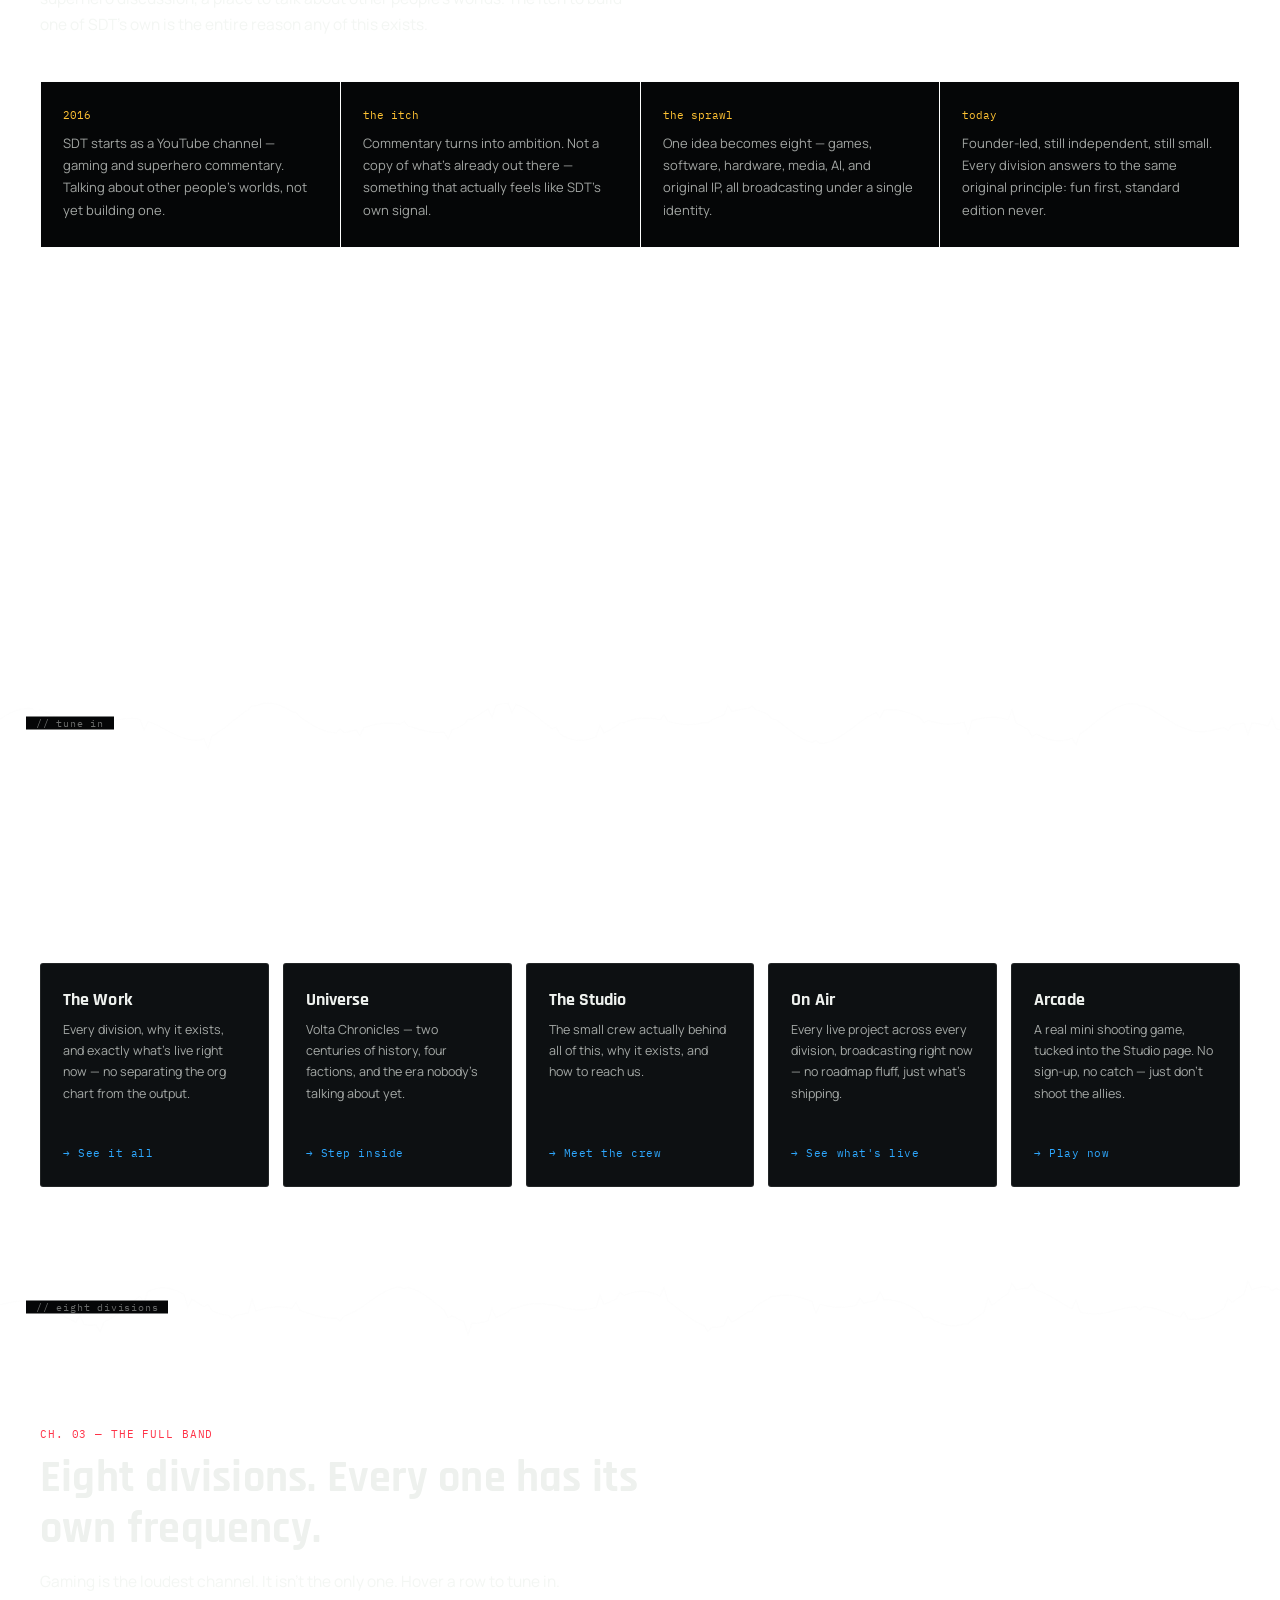
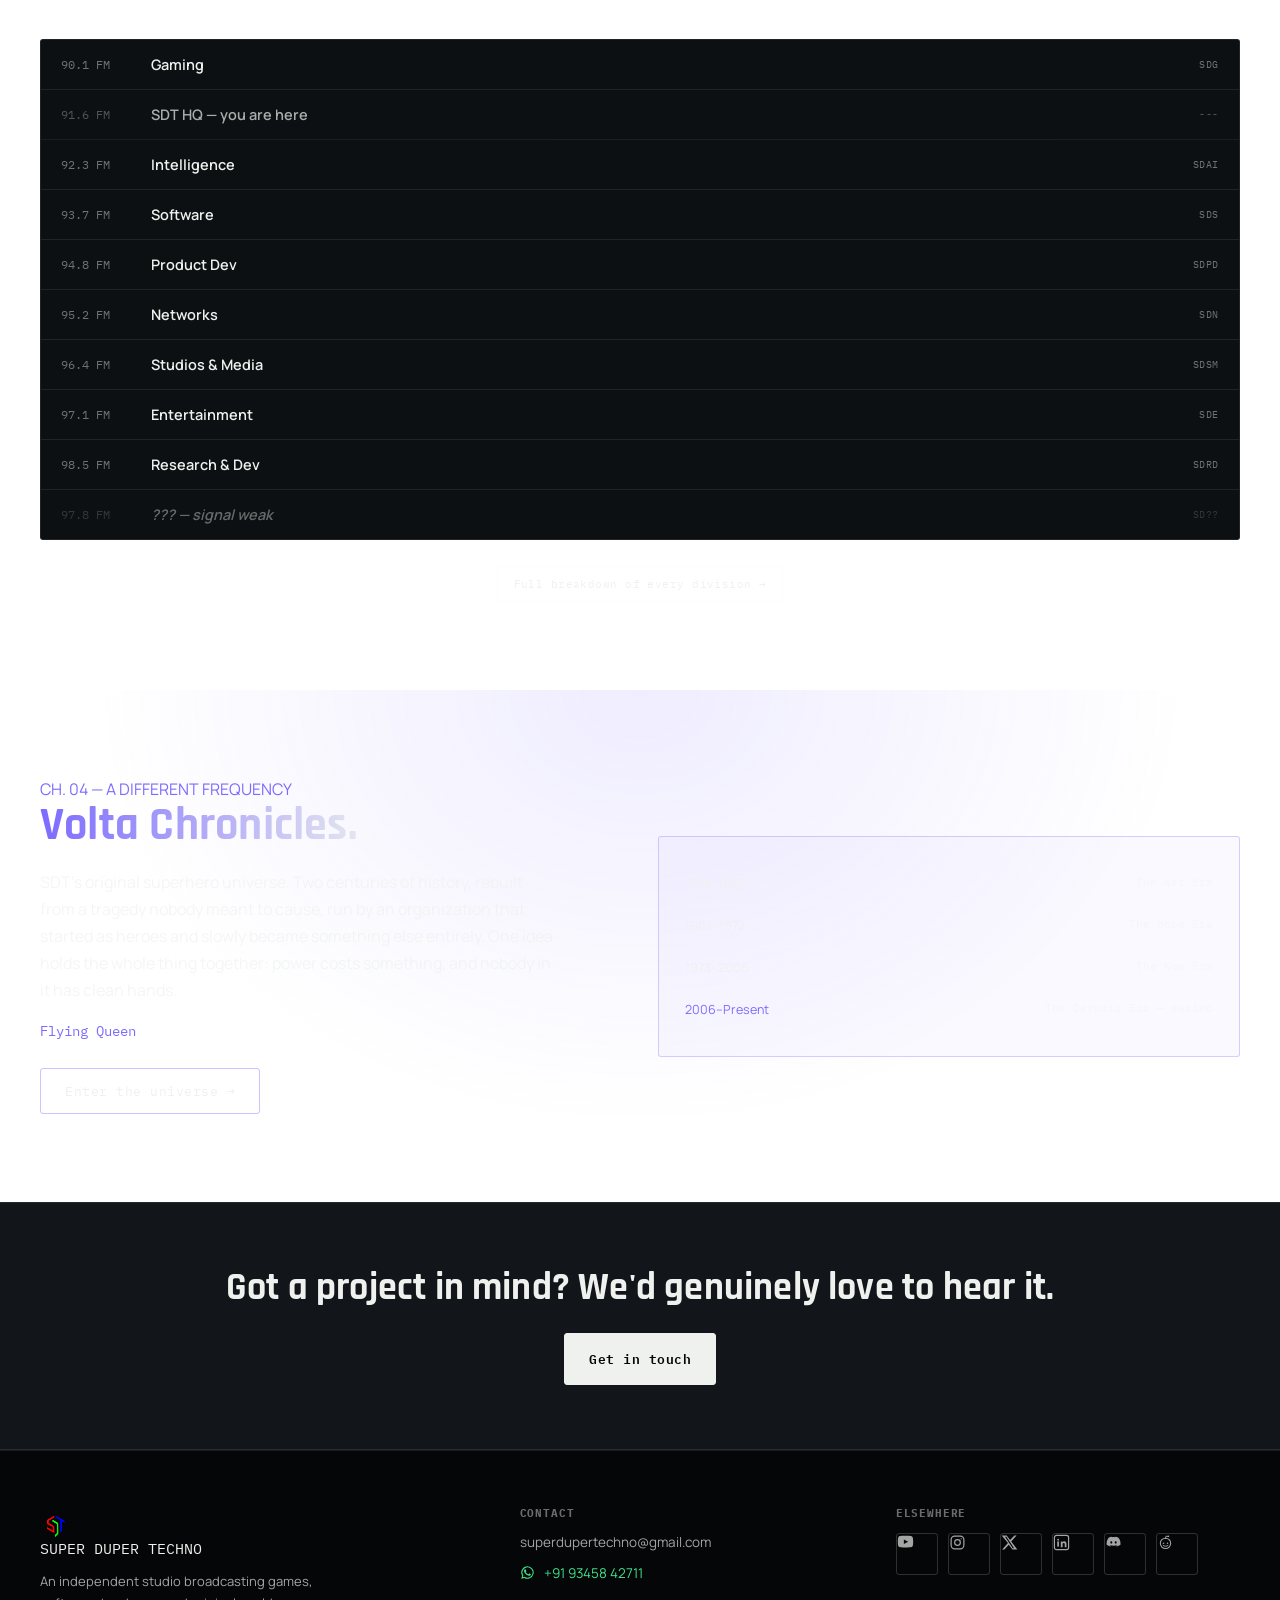
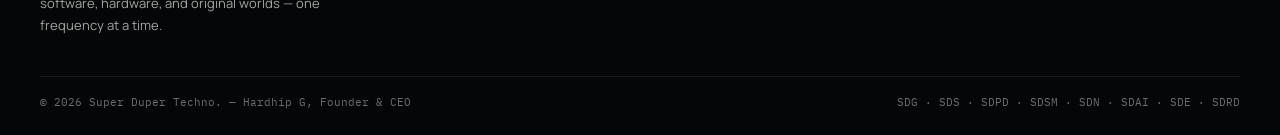
==== commit b569b864: "Add files via upload" ====
--- a/index.html
+++ b/index.html
@@ -7,12 +7,6 @@
 <title>Super Duper Techno — You're Tuned In</title>
 <meta name="description" content="Super Duper Techno (SDT) — an independent studio broadcasting games, software, hardware, and AI, anchored by an original universe called Volta Chronicles.">
 <link rel="canonical" href="https://superdupertechno.com/">
-<link rel="icon" href="/favicon.ico">
-<link rel="apple-touch-icon" href="/apple-touch-icon.png">
-<link rel="apple-touch-icon" sizes="180x180" href="/apple-touch-icon.png">
-<link rel="icon" type="image/png" sizes="32x32" href="/favicon-32x32.png">
-<link rel="icon" type="image/png" sizes="16x16" href="/favicon-16x16.png">
-<link rel="manifest" href="/site.webmanifest">
 <link rel="icon" type="image/png" sizes="32x32" href="assets/favicon-32x32.png">
 <link rel="icon" type="image/png" sizes="16x16" href="assets/favicon-16x16.png">
 <link rel="shortcut icon" href="assets/favicon.ico">
@@ -33,21 +27,54 @@
 <link rel="stylesheet" href="css/base.css">
 <style>
   header.hero{min-height:94vh;min-height:94svh;display:flex;flex-direction:column;justify-content:center;padding:130px 0 50px;position:relative;overflow:hidden;}
-  .hero-bg{position:absolute;inset:0;z-index:0;}
+  .hero-bg{position:absolute;inset:0;z-index:0;overflow:hidden;}
+  .hero-bg canvas{position:absolute;inset:0;width:100%;height:100%;}
+  .radar-sweep{position:absolute;left:0;right:0;top:0;height:2px;
+    background:linear-gradient(90deg,transparent,rgba(63,224,138,0.4),transparent);
+    transform:translateY(-10px);opacity:0;animation:radarSweep 7s linear infinite;pointer-events:none;will-change:transform;}
+  @keyframes radarSweep{0%{transform:translateY(-10px);opacity:0;}6%{opacity:0.8;}94%{opacity:0.8;}100%{transform:translateY(94vh);opacity:0;}}
   .hero-inner{position:relative;z-index:1;}
+  .hero-grid{display:grid;grid-template-columns:1fr;gap:44px;align-items:center;}
+  @media(min-width:960px){.hero-grid{grid-template-columns:1.3fr 0.9fr;}}
   .on-air{display:inline-flex;align-items:center;gap:8px;font-family:'IBM Plex Mono';font-size:11px;letter-spacing:0.1em;
     color:var(--hot);border:1px solid rgba(255,51,72,0.4);padding:6px 14px;border-radius:99px;margin-bottom:24px;}
   .on-air .blink{width:6px;height:6px;border-radius:50%;background:var(--hot);animation:blink 1.4s ease-in-out infinite;}
   @keyframes blink{0%,100%{opacity:1;}50%{opacity:0.15;}}
-  .hero h1{font-size:clamp(40px,7.4vw,84px);max-width:920px;}
+  .hero h1{font-size:clamp(38px,6.6vw,74px);max-width:760px;}
   .hero h1 .accent{color:var(--volt);}
-  .hero p.tagline{font-size:clamp(15.5px,1.7vw,18px);max-width:600px;margin-top:22px;color:var(--dim);}
-  .hero-meta{display:flex;flex-wrap:wrap;gap:10px;margin-top:28px;}
-  .cta-row{display:flex;flex-wrap:wrap;gap:14px;margin-top:34px;}
+  .hero p.tagline{font-size:clamp(15.5px,1.7vw,18px);max-width:560px;margin-top:22px;color:var(--dim);}
+  .cta-row{display:flex;flex-wrap:wrap;gap:14px;margin-top:32px;}
   .scan-hint{position:absolute;bottom:28px;left:26px;font-family:'IBM Plex Mono';font-size:10.5px;color:var(--dim-2);
-    display:flex;align-items:center;gap:10px;}
+    display:flex;align-items:center;gap:10px;z-index:1;}
   .scan-hint .bar{width:1px;height:26px;background:linear-gradient(var(--dim-2),transparent);animation:scanDown 1.8s ease-in-out infinite;}
   @keyframes scanDown{0%{opacity:0;transform:translateY(-6px);}50%{opacity:1;}100%{opacity:0;transform:translateY(6px);}}
+
+  /* ============ BROADCAST STATUS PANEL ============ */
+  .status-panel{border:1px solid var(--line-strong);background:rgba(13,16,18,0.66);backdrop-filter:blur(8px);
+    border-radius:8px;padding:26px 28px;position:relative;overflow:hidden;}
+  .status-panel::before{content:'';position:absolute;top:0;left:0;right:0;height:2px;
+    background:linear-gradient(90deg,var(--hot),var(--volt),var(--charge),var(--cool));}
+  .sp-freq{font-family:'IBM Plex Mono';font-size:36px;font-weight:700;color:var(--paper);letter-spacing:0.01em;}
+  .sp-freq span{font-size:14px;color:var(--dim-2);margin-left:5px;font-weight:400;}
+  .sp-bars{display:flex;align-items:flex-end;gap:3px;height:24px;margin:16px 0 14px;}
+  .sp-bars span{flex:1;background:var(--charge);border-radius:1px;transform-origin:bottom;
+    animation:eqBar 1.1s ease-in-out infinite;opacity:0.85;}
+  .sp-bars span:nth-child(1){height:38%;animation-delay:-1.0s;}
+  .sp-bars span:nth-child(2){height:70%;animation-delay:-0.8s;}
+  .sp-bars span:nth-child(3){height:50%;animation-delay:-0.6s;}
+  .sp-bars span:nth-child(4){height:90%;animation-delay:-0.4s;}
+  .sp-bars span:nth-child(5){height:60%;animation-delay:-1.05s;}
+  .sp-bars span:nth-child(6){height:80%;animation-delay:-0.3s;}
+  .sp-bars span:nth-child(7){height:45%;animation-delay:-0.7s;}
+  .sp-bars span:nth-child(8){height:65%;animation-delay:-0.15s;}
+  @keyframes eqBar{0%,100%{transform:scaleY(0.35);}50%{transform:scaleY(1);}}
+  .sp-live{display:inline-flex;align-items:center;gap:7px;font-family:'IBM Plex Mono';font-size:11px;
+    letter-spacing:0.1em;color:var(--hot);margin-bottom:18px;}
+  .blink-dot{width:7px;height:7px;border-radius:50%;background:var(--hot);animation:blink 1.3s ease-in-out infinite;flex:none;}
+  .sp-rows{border-top:1px solid var(--line);padding-top:14px;}
+  .sp-row{display:flex;justify-content:space-between;gap:12px;padding:7px 0;font-family:'IBM Plex Mono';
+    font-size:10.5px;letter-spacing:0.04em;color:var(--dim-2);}
+  .sp-row .v{color:var(--paper);font-weight:600;text-align:right;}
 
   /* origin strip */
   .origin-strip{display:grid;grid-template-columns:1fr;gap:1px;background:var(--line);border:1px solid var(--line);}
@@ -55,6 +82,14 @@
   .origin-cell{background:var(--void);padding:26px 22px;}
   .origin-cell .yr{font-family:'IBM Plex Mono';font-size:11px;color:var(--volt);display:block;margin-bottom:10px;}
   .origin-cell p{font-size:13px;}
+
+  /* live counters */
+  .counter-grid{display:grid;grid-template-columns:repeat(2,1fr);gap:1px;background:var(--line);border:1px solid var(--line);}
+  @media(min-width:700px){.counter-grid{grid-template-columns:repeat(3,1fr);}}
+  @media(min-width:980px){.counter-grid{grid-template-columns:repeat(6,1fr);}}
+  .counter-cell{background:var(--void);padding:26px 16px;text-align:center;}
+  .cnum{display:block;font-family:'IBM Plex Mono';font-size:clamp(22px,3.6vw,32px);font-weight:700;color:var(--volt);margin-bottom:8px;}
+  .clabel{font-size:9.5px;letter-spacing:0.05em;text-transform:uppercase;color:var(--dim-2);display:block;}
 
   .yt-card{display:grid;grid-template-columns:1fr;gap:0;margin-top:16px;border:1px solid var(--line-strong);
     border-radius:var(--radius);overflow:hidden;background:var(--panel);transition:transform .25s ease, border-color .25s;}
@@ -82,13 +117,27 @@
   .door p{font-size:12.5px;}
   .door .go{font-family:'IBM Plex Mono';font-size:10.5px;letter-spacing:0.05em;color:var(--cool);margin-top:14px;display:block;}
 
+  /* frequency dial — divisions, tuned like a radio dial */
+  .freq-dial{border:1px solid var(--line);border-radius:var(--radius);overflow:hidden;background:var(--panel);}
+  .freq-row{display:grid;grid-template-columns:76px 1fr auto;align-items:center;gap:14px;padding:15px 20px;
+    border-bottom:1px solid var(--line);position:relative;color:var(--dim);transition:background .2s;}
+  .freq-row:last-child{border-bottom:none;}
+  .freq-row::before{content:'';position:absolute;left:0;top:0;bottom:0;width:3px;
+    background:var(--rcolor, var(--volt));transform:scaleY(0);transition:transform .2s ease;}
+  .freq-row .fnum{font-family:'IBM Plex Mono';font-size:12px;color:var(--dim-2);transition:color .2s;}
+  .freq-row .fname{font-size:14.5px;color:var(--paper);font-weight:600;transition:color .2s;}
+  .freq-row .fcode{font-family:'IBM Plex Mono';font-size:9.5px;color:var(--dim-2);letter-spacing:0.06em;justify-self:end;}
+  a.freq-row{cursor:pointer;}
+  a.freq-row:hover, a.freq-row:focus-visible{background:var(--panel-2);}
+  a.freq-row:hover::before{transform:scaleY(1);}
+  a.freq-row:hover .fnum, a.freq-row:hover .fname{color:var(--rcolor, var(--volt));}
+  .freq-row.is-hq{opacity:0.7;}
+  .freq-row.is-static{opacity:0.4;cursor:pointer;}
+  .freq-row.is-static .fname{font-style:italic;}
+  .freq-row.is-static:hover{opacity:0.7;background:var(--panel-2);}
+  .freq-row.is-static:hover::before{transform:scaleY(1);background:var(--hot);}
+
   /* divisions constellation */
-  .const-grid{display:grid;grid-template-columns:repeat(2,1fr);gap:1px;background:var(--line);border:1px solid var(--line);}
-  @media(min-width:700px){.const-grid{grid-template-columns:repeat(4,1fr);}}
-  .const-cell{background:var(--void);padding:20px;}
-  .const-cell .code{font-family:'IBM Plex Mono';font-size:10px;font-weight:600;color:var(--volt);}
-  .const-cell h4{font-size:14px;margin:8px 0 5px;}
-  .const-cell p{font-size:11.5px;}
 
   /* universe teaser */
   section.universe-teaser{background:radial-gradient(ellipse at 50% 0%, rgba(124,107,255,0.12), transparent 60%);}
@@ -236,22 +285,52 @@
 
 <main>
 <header class="hero">
+  <div class="hero-bg" aria-hidden="true">
+    <canvas id="waveCanvas"></canvas>
+    <div class="radar-sweep"></div>
+  </div>
   <div class="wrap hero-inner">
-    <div class="on-air reveal in"><span class="blink"></span>ON AIR — SINCE 2016</div>
-    <h1 class="reveal in">You didn't find a website.<br>You found a <span class="accent">frequency.</span></h1>
-    <p class="tagline reveal in">Super Duper Techno is an independent, founder-led studio working across games, software, hardware, networks, AI, and original storytelling — eight divisions broadcasting on one signal. Every product still answers to the same rule it started with: creativity and fun over standard edition.</p>
-    <div class="hero-meta reveal in">
-      <span class="tag"><span class="dot"></span>8 divisions</span>
-      <span class="tag" style="color:var(--hot);"><span class="dot" style="background:var(--hot);"></span>3 games in motion</span>
-      <span class="tag" style="color:var(--deep);"><span class="dot" style="background:var(--deep);"></span>1 connected universe</span>
-    </div>
-    <div class="cta-row reveal in">
-      <a class="btn pri" href="work.html">See what we're building</a>
-      <a class="btn ghost" href="universe.html">Enter Volta Chronicles</a>
+    <div class="hero-grid">
+      <div class="hero-copy">
+        <div class="on-air reveal in"><span class="blink"></span>ON AIR — SINCE 2016</div>
+        <h1 class="reveal in">You didn't find a website.<br>You found a <span class="accent">frequency.</span></h1>
+        <p class="tagline reveal in">Super Duper Techno is an independent, founder-led studio working across games, software, hardware, networks, AI, and original storytelling — eight divisions broadcasting on one signal. Every product still answers to the same rule it started with: creativity and fun over standard edition.</p>
+        <div class="cta-row reveal in">
+          <a class="btn pri" href="work.html">See what we're building</a>
+          <a class="btn ghost" href="universe.html">Enter Volta Chronicles</a>
+        </div>
+      </div>
+
+      <div class="status-panel reveal in" id="statusPanel">
+        <div class="sp-freq">91.6<span>FM</span></div>
+        <div class="sp-bars" aria-hidden="true">
+          <span></span><span></span><span></span><span></span><span></span><span></span><span></span><span></span>
+        </div>
+        <div class="sp-live"><span class="blink-dot"></span>LIVE</div>
+        <div class="sp-rows">
+          <div class="sp-row"><span>BROADCAST STATUS</span><span class="v" style="color:var(--charge);">LIVE</span></div>
+          <div class="sp-row"><span>SIGNAL STRENGTH</span><span class="v">100%</span></div>
+          <div class="sp-row"><span>ORIGIN</span><span class="v">COIMBATORE, INDIA</span></div>
+          <div class="sp-row"><span>TRANSMISSION</span><span class="v" style="color:var(--charge);">ACTIVE</span></div>
+        </div>
+      </div>
     </div>
   </div>
   <div class="scan-hint reveal in"><div class="bar"></div>scroll to tune further</div>
 </header>
+
+<section style="padding-top:56px;padding-bottom:56px;">
+  <div class="wrap">
+    <div class="counter-grid" id="counterGrid">
+      <div class="counter-cell reveal"><span class="cnum" data-count="2016">0</span><span class="clabel mono">Broadcast Since</span></div>
+      <div class="counter-cell reveal"><span class="cnum" data-count="8">0</span><span class="clabel mono">Divisions</span></div>
+      <div class="counter-cell reveal"><span class="cnum" data-count="3">0</span><span class="clabel mono">Games in Motion</span></div>
+      <div class="counter-cell reveal"><span class="cnum" style="color:var(--deep);">1 Universe</span><span class="clabel mono">Stories Connected</span></div>
+      <div class="counter-cell reveal"><span class="cnum" data-count="12">0</span><span class="clabel mono">Repositories</span></div>
+      <div class="counter-cell reveal"><span class="cnum" style="color:var(--cool);">v2.0</span><span class="clabel mono">Website Version</span></div>
+    </div>
+  </div>
+</section>
 
 <div class="waveform-wrap"><span class="waveform-label">// origin</span><canvas></canvas></div>
 
@@ -324,19 +403,40 @@
   <div class="wrap">
     <div class="head reveal">
       <span class="freq-num">CH. 03 — THE FULL BAND</span>
-      <h2>Eight divisions. All of them matter.</h2>
-      <p class="lede">Gaming is the loudest channel. It isn't the only one.</p>
-    </div>
-    <div class="deck-hint mono"><span class="arrow">←</span> swipe all eight <span class="arrow">→</span></div>
-    <div class="const-grid deck-mobile deck-tight">
-      <div class="const-cell reveal"><span class="code mono">SDG</span><h4>Gaming</h4><p>Games across every platform.</p></div>
-      <div class="const-cell reveal"><span class="code mono">SDS</span><h4>Softwares</h4><p>Operating systems &amp; tools.</p></div>
-      <div class="const-cell reveal"><span class="code mono">SDPD</span><h4>Product Dev</h4><p>Hardware, long-term.</p></div>
-      <div class="const-cell reveal"><span class="code mono">SDSM</span><h4>Studios &amp; Media</h4><p>Film, animation, music.</p></div>
-      <div class="const-cell reveal"><span class="code mono">SDN</span><h4>Networks</h4><p>Cloud, servers, mesh tech.</p></div>
-      <div class="const-cell reveal"><span class="code mono">SDAI</span><h4>AI</h4><p>Intelligence, built in.</p></div>
-      <div class="const-cell reveal"><span class="code mono">SDE</span><h4>Entertainment</h4><p>Every original story &amp; world.</p></div>
-      <div class="const-cell reveal"><span class="code mono">SDRD</span><h4>Research &amp; Dev</h4><p>What comes next.</p></div>
+      <h2>Eight divisions. Every one has its own frequency.</h2>
+      <p class="lede">Gaming is the loudest channel. It isn't the only one. Hover a row to tune in.</p>
+    </div>
+    <div class="freq-dial" id="freqDial">
+      <a class="freq-row reveal" href="work.html#sdg" style="--rcolor:var(--hot);">
+        <span class="fnum mono">90.1 FM</span><span class="fname">Gaming</span><span class="fcode mono">SDG</span>
+      </a>
+      <div class="freq-row is-hq reveal">
+        <span class="fnum mono">91.6 FM</span><span class="fname">SDT HQ — you are here</span><span class="fcode mono">---</span>
+      </div>
+      <a class="freq-row reveal" href="work.html#sdai" style="--rcolor:var(--amber);">
+        <span class="fnum mono">92.3 FM</span><span class="fname">Intelligence</span><span class="fcode mono">SDAI</span>
+      </a>
+      <a class="freq-row reveal" href="work.html#sds" style="--rcolor:var(--cool);">
+        <span class="fnum mono">93.7 FM</span><span class="fname">Software</span><span class="fcode mono">SDS</span>
+      </a>
+      <a class="freq-row reveal" href="work.html#sdpd" style="--rcolor:var(--volt);">
+        <span class="fnum mono">94.8 FM</span><span class="fname">Product Dev</span><span class="fcode mono">SDPD</span>
+      </a>
+      <a class="freq-row reveal" href="work.html#sdn" style="--rcolor:var(--charge);">
+        <span class="fnum mono">95.2 FM</span><span class="fname">Networks</span><span class="fcode mono">SDN</span>
+      </a>
+      <a class="freq-row reveal" href="work.html#sdsm" style="--rcolor:var(--deep);">
+        <span class="fnum mono">96.4 FM</span><span class="fname">Studios &amp; Media</span><span class="fcode mono">SDSM</span>
+      </a>
+      <a class="freq-row reveal" href="work.html#sde" style="--rcolor:var(--rose);">
+        <span class="fnum mono">97.1 FM</span><span class="fname">Entertainment</span><span class="fcode mono">SDE</span>
+      </a>
+      <a class="freq-row reveal" href="work.html#sdrd" style="--rcolor:var(--teal);">
+        <span class="fnum mono">98.5 FM</span><span class="fname">Research &amp; Dev</span><span class="fcode mono">SDRD</span>
+      </a>
+      <div class="freq-row is-static reveal" id="freqZero">
+        <span class="fnum mono">97.8 FM</span><span class="fname">??? — signal weak</span><span class="fcode mono">SD??</span>
+      </div>
     </div>
     <div style="text-align:center;margin-top:26px;">
       <a class="btn ghost sm reveal" href="work.html">Full breakdown of every division →</a>
@@ -381,6 +481,104 @@
   let ni = 0;
   const cycleEl = document.getElementById('namesCycle');
   if(cycleEl) setInterval(()=>{ cycleEl.textContent = names[ni % names.length]; ni++; }, 1700);
+
+  /* ============ MOUSE-REACTIVE WAVEFORM — hero background ============ */
+  (function(){
+    const canvas = document.getElementById('waveCanvas');
+    if(!canvas) return;
+    const ctx = canvas.getContext('2d');
+    let W,H,dpr;
+    function size(){
+      dpr = Math.min(window.devicePixelRatio||1, 2);
+      const rect = canvas.parentElement.getBoundingClientRect();
+      W = rect.width; H = rect.height;
+      canvas.width = W*dpr; canvas.height = H*dpr;
+      ctx.setTransform(dpr,0,0,dpr,0,0);
+    }
+    size(); window.addEventListener('resize', size, { passive:true });
+
+    const BARS = 42;
+    let targetAmp = 0.22, amp = 0.22;
+    window.addEventListener('mousemove', (e) => {
+      const rect = canvas.getBoundingClientRect();
+      const relY = (e.clientY - rect.top) / Math.max(1, rect.height);
+      targetAmp = Math.min(1, Math.max(0.15, 1 - Math.abs(relY - 0.5) * 1.3));
+    }, { passive:true });
+
+    let visible = true;
+    if('IntersectionObserver' in window){
+      const io = new IntersectionObserver(es => es.forEach(en => { visible = en.isIntersecting; }), { threshold:0.01 });
+      io.observe(canvas.parentElement);
+    }
+
+    let t = 0;
+    function draw(){
+      requestAnimationFrame(draw);
+      if(!visible || W===0) return;
+      amp += (targetAmp - amp) * 0.05;
+      t += 0.018;
+      ctx.clearRect(0,0,W,H);
+      const gap = W / BARS;
+      ctx.fillStyle = 'rgba(63,224,138,0.16)';
+      for(let i=0;i<BARS;i++){
+        const phase = i*0.34 + t;
+        const h = (0.12 + Math.abs(Math.sin(phase)) * amp) * H * 0.45;
+        const x = i*gap + gap*0.22;
+        const w = gap*0.56;
+        ctx.fillRect(x, H/2 - h, w, h*2);
+      }
+    }
+    draw();
+  })();
+
+  /* ============ LIVE COUNTERS — count up once scrolled into view ============ */
+  (function(){
+    const cells = document.querySelectorAll('.cnum[data-count]');
+    if(!cells.length) return;
+    function animateCount(el){
+      const target = parseInt(el.dataset.count, 10);
+      const dur = 1000;
+      const start = performance.now();
+      function tick(now){
+        const p = Math.min(1, (now - start) / dur);
+        const eased = 1 - Math.pow(1 - p, 3);
+        el.textContent = Math.round(target * eased);
+        if(p < 1) requestAnimationFrame(tick);
+        else el.textContent = target;
+      }
+      requestAnimationFrame(tick);
+    }
+    if('IntersectionObserver' in window){
+      const io = new IntersectionObserver((entries) => {
+        entries.forEach(en => {
+          if(en.isIntersecting){ animateCount(en.target); io.unobserve(en.target); }
+        });
+      }, { threshold:0.4 });
+      cells.forEach(c => io.observe(c));
+    } else {
+      cells.forEach(c => c.textContent = c.dataset.count);
+    }
+  })();
+
+  /* ============ FREQUENCY DIAL — tuning sound + Division Zero tease ============ */
+  (function(){
+    document.querySelectorAll('.freq-row').forEach(row => {
+      row.addEventListener('mouseenter', () => { if(window.SFX) SFX.hover(); });
+    });
+    const dz = document.getElementById('freqZero');
+    if(dz){
+      dz.addEventListener('click', () => {
+        const t = document.createElement('div');
+        t.className = 'egg-toast mono';
+        t.textContent = 'SIGNAL TOO WEAK TO LOCK';
+        document.body.appendChild(t);
+        setTimeout(() => t.classList.add('show'), 10);
+        setTimeout(() => t.classList.remove('show'), 1800);
+        setTimeout(() => t.remove(), 2300);
+        if(window.SFX) SFX.hit();
+      });
+    }
+  })();
 
   /* ============ INTRO SEQUENCE: tuning static → autoplay cinematic → hero ============ */
   (function(){
@@ -492,6 +690,7 @@
       introActive = false;
       clearTimeout(cineTimer);
       sessionStorage.setItem('sdt_intro_played','1');
+      if(window.SFX) SFX.staticBurst();
       intro.classList.add('locking');
       setTimeout(()=>{ intro.classList.add('hide'); }, 260);
     }
--- a/css/base.css
+++ b/css/base.css
@@ -15,8 +15,8 @@
   --panel:#0d1012;
   --panel-2:#12161a;
   --paper:#eef1ee;
-  --dim:rgba(238,241,238,0.58);
-  --dim-2:rgba(238,241,238,0.36);
+  --dim:rgba(238,241,238,0.68);
+  --dim-2:rgba(238,241,238,0.44);
   --line:rgba(238,241,238,0.09);
   --line-strong:rgba(238,241,238,0.18);
 
@@ -33,7 +33,54 @@
   --radius:3px;
 }
 
-*{box-sizing:border-box;-webkit-tap-highlight-color:transparent;}
+/* ============ PER-PAGE BACKGROUNDS — one system, six frequencies ============
+   Static layered gradients only: no blur filters, no blend modes, nothing
+   that repaints per frame. Each page keeps its own accent (matches the
+   nav dot / division colors already in use) so the whole site reads as
+   one consistent identity instead of six unrelated redesigns. Movement
+   still comes from the existing particle canvas + drifting blobs on top —
+   this layer is just the fixed, GPU-free backdrop underneath. */
+body[data-theme="home"]{
+  background:
+    radial-gradient(ellipse 70% 48% at 14% -8%, rgba(255,51,72,0.11), transparent 60%),
+    radial-gradient(ellipse 62% 44% at 92% 6%, rgba(46,168,255,0.08), transparent 58%),
+    radial-gradient(ellipse 80% 55% at 50% 106%, rgba(255,51,72,0.06), transparent 62%),
+    linear-gradient(180deg, #0a0708 0%, #08090b 42%, #050607 100%);
+  background-attachment:fixed;
+}
+body[data-theme="work"]{
+  background:
+    radial-gradient(ellipse 74% 50% at 12% -6%, rgba(255,194,51,0.09), transparent 60%),
+    radial-gradient(ellipse 68% 46% at 92% 10%, rgba(46,168,255,0.10), transparent 58%),
+    radial-gradient(ellipse 84% 55% at 50% 108%, rgba(34,211,200,0.05), transparent 62%),
+    linear-gradient(180deg, #08090a 0%, #090a0c 42%, #050607 100%);
+  background-attachment:fixed;
+}
+body[data-theme="onair"]{
+  background:
+    radial-gradient(ellipse 70% 48% at 20% -8%, rgba(63,224,138,0.11), transparent 60%),
+    radial-gradient(ellipse 62% 44% at 88% 8%, rgba(46,168,255,0.06), transparent 58%),
+    radial-gradient(ellipse 80% 55% at 50% 106%, rgba(63,224,138,0.06), transparent 62%),
+    linear-gradient(180deg, #070a08 0%, #08090a 42%, #050607 100%);
+  background-attachment:fixed;
+}
+body[data-theme="studio"]{
+  background:
+    radial-gradient(ellipse 72% 50% at 18% -6%, rgba(255,157,92,0.11), transparent 60%),
+    radial-gradient(ellipse 62% 44% at 90% 8%, rgba(255,119,201,0.06), transparent 58%),
+    radial-gradient(ellipse 82% 55% at 50% 106%, rgba(255,194,51,0.05), transparent 62%),
+    linear-gradient(180deg, #0a0807 0%, #09080a 42%, #050607 100%);
+  background-attachment:fixed;
+}
+body[data-theme="division-zero"]{
+  background:
+    radial-gradient(ellipse 55% 38% at 50% -10%, rgba(255,51,72,0.10), transparent 62%),
+    radial-gradient(ellipse 90% 70% at 50% 55%, rgba(255,51,72,0.03), transparent 70%),
+    linear-gradient(180deg, #060506 0%, #050607 55%, #050607 100%);
+  background-attachment:fixed;
+}
+/* universe already has its own richer treatment set directly in universe.html —
+   left as-is since it's already tuned and mobile-safe */
 html{scroll-behavior:smooth;-webkit-text-size-adjust:100%;text-size-adjust:100%;}
 body{
   margin:0;
@@ -59,14 +106,19 @@
 
 /* ============ STATIC NOISE (ambient texture, very faint) ============ */
 .static-veil{position:fixed;inset:0;z-index:1;pointer-events:none;opacity:0.035;mix-blend-mode:overlay;
-  background-image:url("data:image/svg+xml,%3Csvg xmlns='http://www.w3.org/2000/svg' width='120' height='120'%3E%3Cfilter id='n'%3E%3CfeTurbulence type='fractalNoise' baseFrequency='0.9' numOctaves='2' stitchTiles='stitch'/%3E%3C/filter%3E%3Crect width='100%25' height='100%25' filter='url(%23n)'/%3E%3C/svg%3E");}
+  background-image:url("data:image/svg+xml,%3Csvg xmlns='http://www.w3.org/2000/svg' width='120' height='120'%3E%3Cfilter id='n'%3E%3CfeTurbulence type='fractalNoise' baseFrequency='0.9' numOctaves='2' stitchTiles='stitch'/%3E%3C/filter%3E%3Crect width='100%25' height='100%25' filter='url(%23n)'/%3E%3C/svg%3E");
+  animation:crtFlicker 6s steps(1) infinite;}
+@keyframes crtFlicker{
+  0%,100%{opacity:0.035;} 89%{opacity:0.035;} 90%{opacity:0.07;} 91%{opacity:0.02;}
+  92%{opacity:0.05;} 93%{opacity:0.035;} 96%{opacity:0.035;} 97%{opacity:0.06;} 98%{opacity:0.035;}
+}
 #bgfx{position:fixed;inset:0;z-index:0;pointer-events:none;width:100%;height:100%;}
 main{position:relative;z-index:2;}
 
 /* ============ SUBTLE LIVE BACKGROUND ACCENT (CSS-driven, GPU-cheap) ============ */
 .bg-blobs{position:fixed;inset:0;z-index:0;overflow:hidden;pointer-events:none;}
-.bg-blob{position:absolute;width:400px;height:400px;border-radius:50%;filter:blur(110px);
-  opacity:0.16;mix-blend-mode:normal;transform:translate(-50%,-50%);will-change:transform;}
+.bg-blob{position:absolute;width:400px;height:400px;border-radius:50%;filter:blur(130px);
+  opacity:0.10;mix-blend-mode:normal;transform:translate(-50%,-50%);will-change:transform;}
 @keyframes blobDrift1{0%{transform:translate(-50%,-50%) translate(0,0);}50%{transform:translate(-50%,-50%) translate(7vw,9vh);}100%{transform:translate(-50%,-50%) translate(-5vw,-6vh);}}
 @keyframes blobDrift2{0%{transform:translate(-50%,-50%) translate(0,0);}50%{transform:translate(-50%,-50%) translate(-9vw,6vh);}100%{transform:translate(-50%,-50%) translate(6vw,-8vh);}}
 @keyframes blobDrift3{0%{transform:translate(-50%,-50%) translate(0,0);}50%{transform:translate(-50%,-50%) translate(5vw,-10vh);}100%{transform:translate(-50%,-50%) translate(-8vw,5vh);}}
@@ -148,6 +200,41 @@
 .reveal{opacity:0;transform:translateY(14px);transition:opacity .5s ease, transform .5s ease;}
 .reveal.in{opacity:1;transform:translateY(0);}
 
+/* ============ MOBILE SWIPE DECK — shared across every page ============
+   Opt-in utility: add class="deck-mobile" to any card grid and on phones
+   it becomes a horizontal snap-scroll deck instead of a stacked column.
+   Add deck-tight/deck-wide to tune card width. Pair with a .deck-hint for
+   a one-line "swipe" nudge that only shows on touch-width screens. */
+@media(max-width:639px){
+  .deck-mobile{
+    display:flex !important;
+    grid-template-columns:unset !important;
+    overflow-x:auto;
+    scroll-snap-type:x mandatory;
+    -webkit-overflow-scrolling:touch;
+    gap:10px !important;
+    background:none !important;
+    border:none !important;
+    padding:4px 26px 8px;
+    margin:0 -26px;
+    scrollbar-width:none;
+  }
+  .deck-mobile::-webkit-scrollbar{display:none;}
+  .deck-mobile > *{
+    flex:0 0 76vw;
+    scroll-snap-align:center;
+    border:1px solid var(--line);
+    border-radius:var(--radius);
+  }
+  .deck-mobile.deck-tight > *{flex-basis:56vw;}
+  .deck-mobile.deck-wide > *{flex-basis:86vw;}
+}
+.deck-hint{display:none;align-items:center;justify-content:center;gap:8px;
+  font-family:'IBM Plex Mono';font-size:10px;color:var(--dim-2);letter-spacing:0.04em;margin:0 0 14px;}
+.deck-hint .arrow{display:inline-block;animation:deckHintNudge 1.6s ease-in-out infinite;}
+@keyframes deckHintNudge{0%,100%{transform:translateX(0);opacity:0.5;}50%{transform:translateX(6px);opacity:1;}}
+@media(max-width:639px){.deck-hint{display:flex;}}
+
 /* ============ FOOTER ============ */
 footer{border-top:1px solid var(--line);padding:56px 0 26px;position:relative;z-index:2;background:var(--void);}
 .foot-grid{display:grid;grid-template-columns:1fr;gap:32px;margin-bottom:40px;}
@@ -218,3 +305,28 @@
   45%{transform:translate(-3px,0);} 60%{transform:translate(3px,1px);} 75%{transform:translate(-1px,-1px);} 90%{transform:translate(1px,0);}
 }
 @keyframes voltFlash{0%{opacity:0;}10%{opacity:1;}100%{opacity:0;}}
+
+/* ============ TERMINAL MODE — press ~ anywhere on the site ============ */
+#sdtTerminal{position:fixed;inset:0;z-index:9990;background:rgba(5,6,7,0.86);backdrop-filter:blur(6px);
+  display:none;align-items:center;justify-content:center;padding:20px;}
+#sdtTerminal.open{display:flex;}
+.term-window{width:100%;max-width:640px;max-height:76vh;background:var(--panel);border:1px solid var(--line-strong);
+  border-radius:8px;overflow:hidden;display:flex;flex-direction:column;box-shadow:0 24px 70px rgba(0,0,0,0.55);
+  animation:termIn .22s cubic-bezier(.2,1.4,.4,1);}
+@keyframes termIn{0%{opacity:0;transform:scale(0.96) translateY(8px);}100%{opacity:1;transform:scale(1) translateY(0);}}
+.term-titlebar{display:flex;align-items:center;gap:8px;padding:11px 14px;border-bottom:1px solid var(--line);
+  font-family:'IBM Plex Mono';font-size:10px;color:var(--dim-2);letter-spacing:0.06em;flex:none;}
+.term-dot{width:9px;height:9px;border-radius:50%;flex:none;}
+.term-title-txt{margin-left:4px;}
+.term-close{margin-left:auto;color:var(--dim-2);font-family:'IBM Plex Mono';font-size:10px;cursor:pointer;padding:4px 8px;}
+.term-close:hover{color:var(--paper);}
+.term-body{flex:1;overflow-y:auto;padding:16px 18px;font-family:'IBM Plex Mono';font-size:12.5px;line-height:1.75;color:var(--charge);}
+.term-line{white-space:pre-wrap;word-break:break-word;}
+.term-line.cmd{color:var(--paper);}
+.term-line.cmd::before{content:'❯ ';color:var(--dim-2);}
+.term-line.err{color:var(--hot);}
+.term-line.dim{color:var(--dim-2);}
+.term-inputrow{display:flex;align-items:center;gap:9px;padding:12px 18px;border-top:1px solid var(--line);flex:none;}
+.term-prompt{color:var(--charge);font-family:'IBM Plex Mono';font-size:12.5px;}
+.term-input{flex:1;min-width:0;background:none;border:none;outline:none;color:var(--paper);
+  font-family:'IBM Plex Mono';font-size:12.5px;caret-color:var(--charge);}
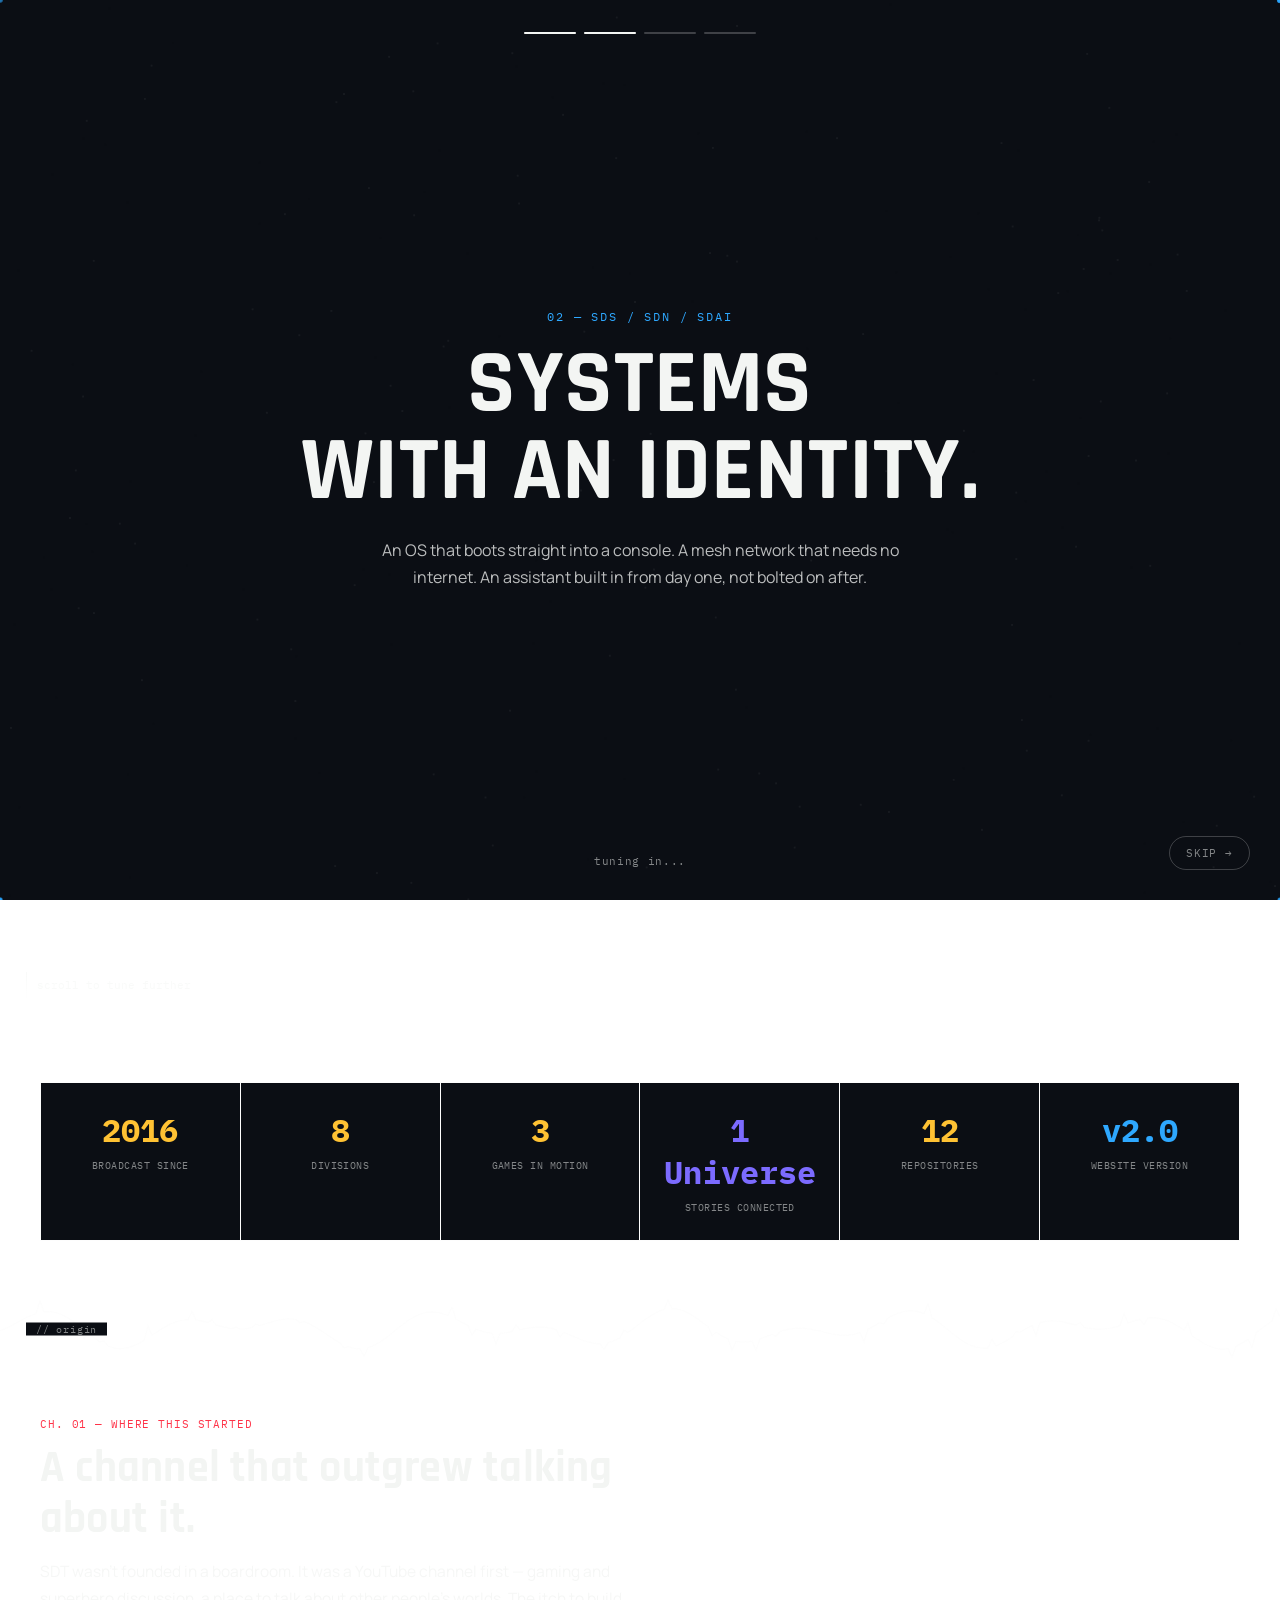
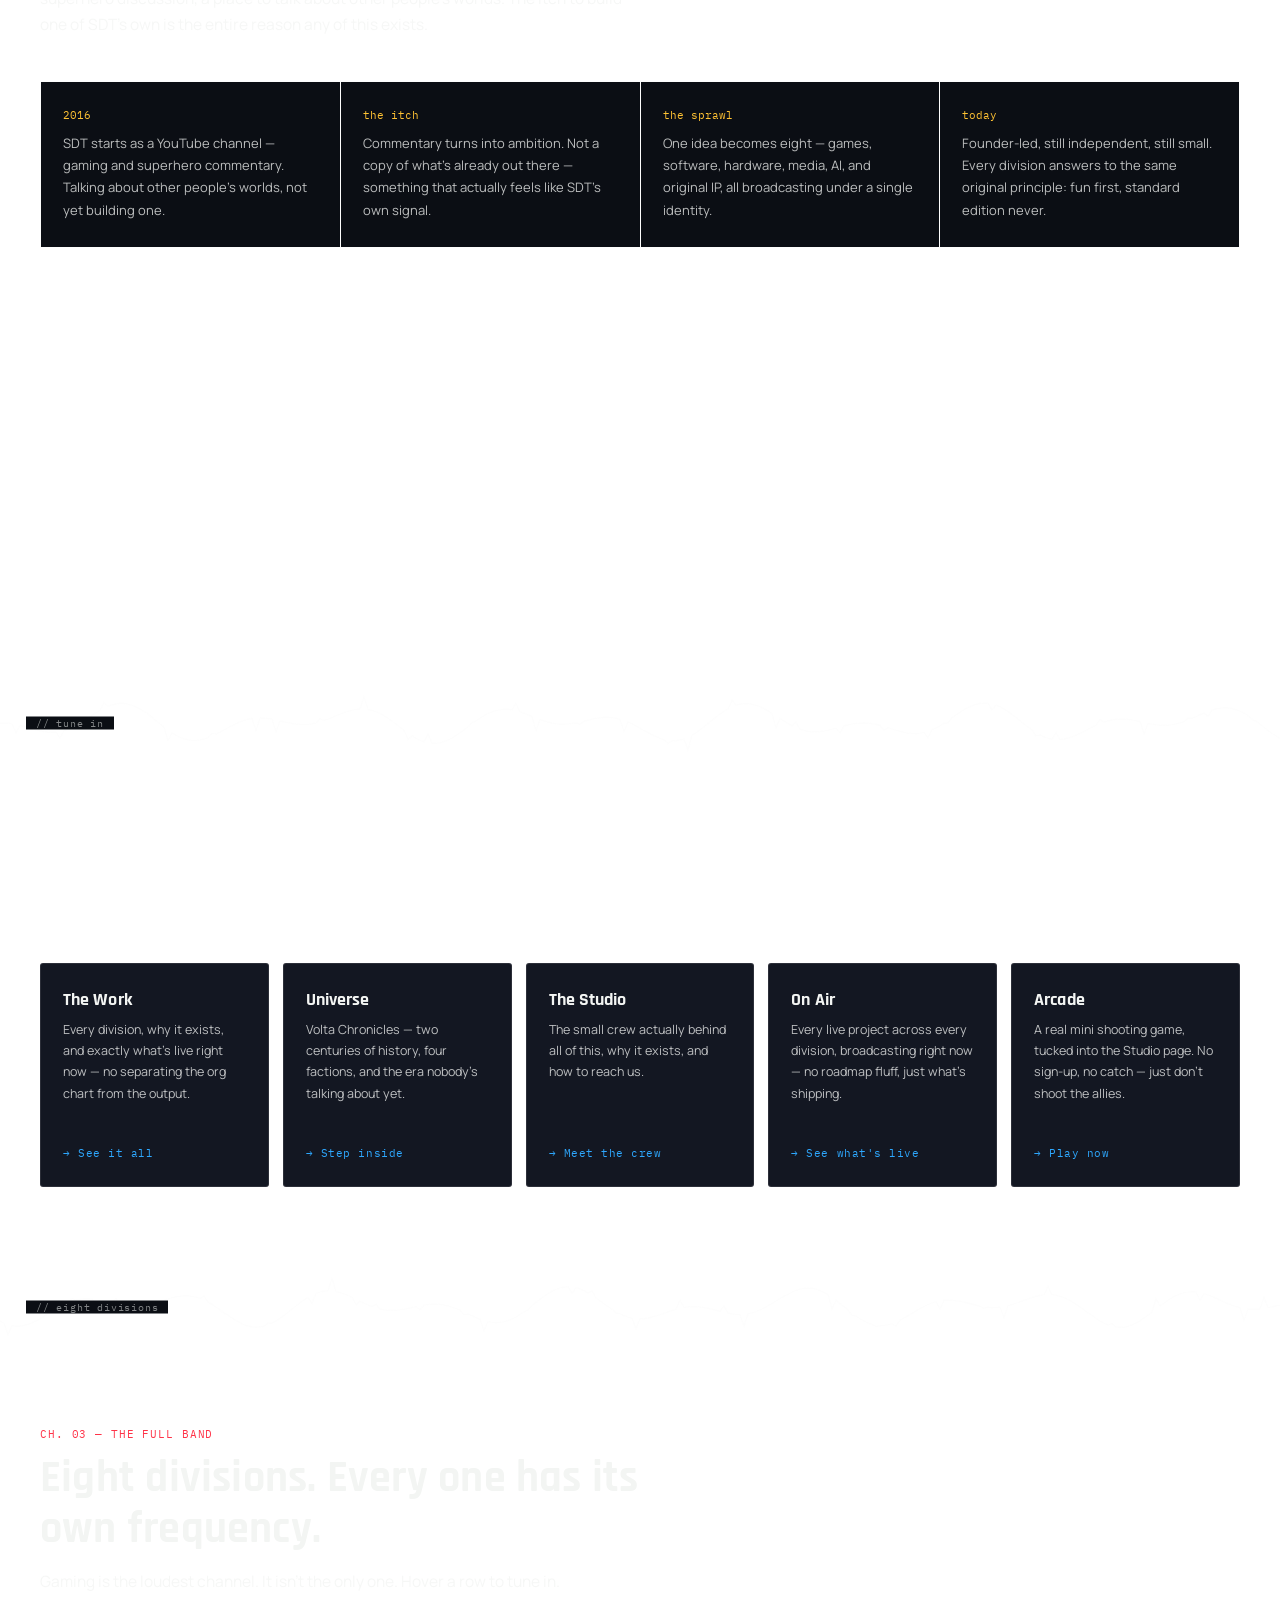
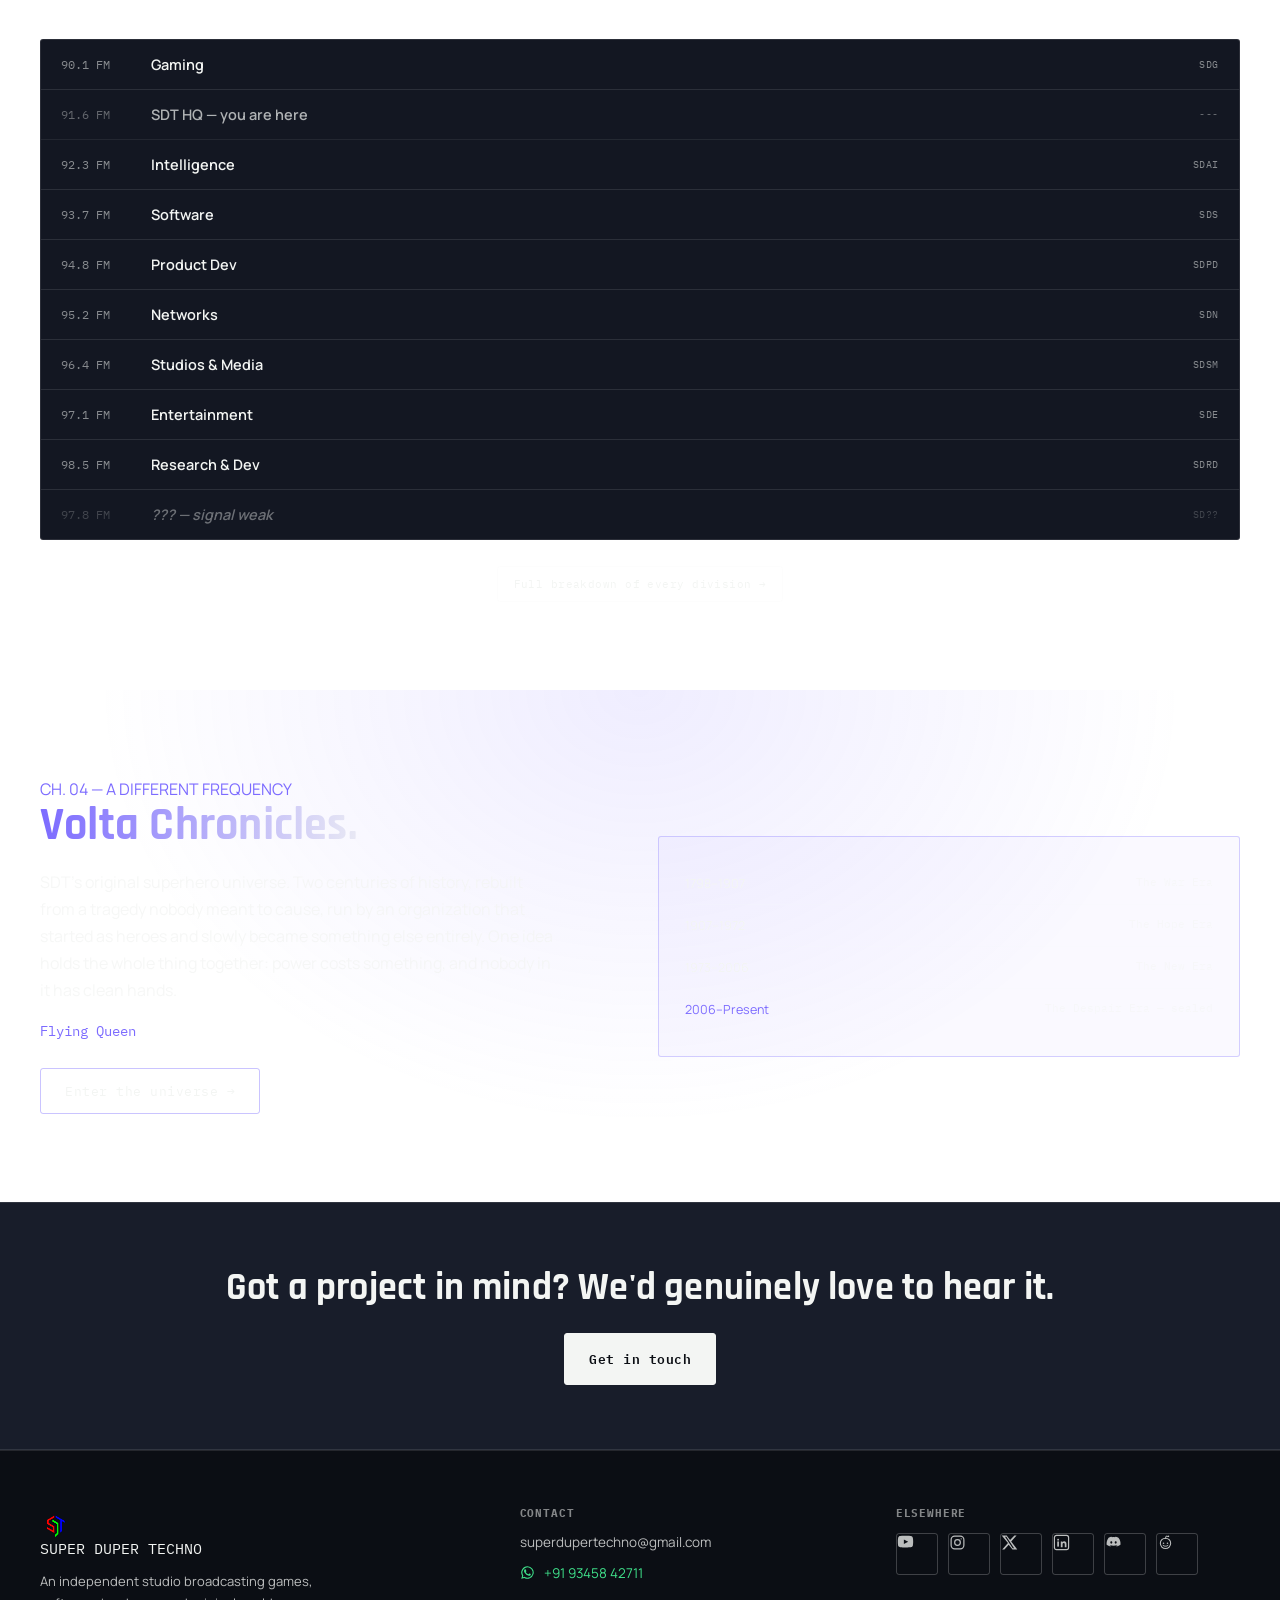
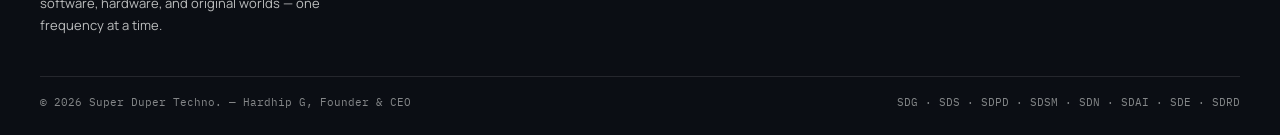
==== commit 3dcb1b89: "Add files via upload" ====
--- a/index.html
+++ b/index.html
@@ -3,7 +3,7 @@
 <head>
 <meta charset="UTF-8">
 <meta name="viewport" content="width=device-width, initial-scale=1.0, viewport-fit=cover">
-<meta name="theme-color" content="#050607">
+<meta name="theme-color" content="#0b0e14">
 <title>Super Duper Techno — You're Tuned In</title>
 <meta name="description" content="Super Duper Techno (SDT) — an independent studio broadcasting games, software, hardware, and AI, anchored by an original universe called Volta Chronicles.">
 <link rel="canonical" href="https://superdupertechno.com/">
@@ -19,11 +19,13 @@
 <meta property="og:title" content="Super Duper Techno — You're Tuned In">
 <meta property="og:description" content="Super Duper Techno (SDT) — an independent studio broadcasting games, software, hardware, and AI, anchored by an original universe called Volta Chronicles.">
 <meta property="og:url" content="https://superdupertechno.com/">
-<meta property="og:image" content="https://superdupertechno.com/assets/sdt-color.png">
+<meta property="og:image" content="https://superdupertechno.com/assets/og-home.png">
+<meta property="og:image:width" content="1200">
+<meta property="og:image:height" content="630">
 <meta name="twitter:card" content="summary_large_image">
 <meta name="twitter:title" content="Super Duper Techno — You're Tuned In">
 <meta name="twitter:description" content="Super Duper Techno (SDT) — an independent studio broadcasting games, software, hardware, and AI, anchored by an original universe called Volta Chronicles.">
-<meta name="twitter:image" content="https://superdupertechno.com/assets/sdt-color.png">
+<meta name="twitter:image" content="https://superdupertechno.com/assets/og-home.png">
 <link rel="stylesheet" href="css/base.css">
 <style>
   header.hero{min-height:94vh;min-height:94svh;display:flex;flex-direction:column;justify-content:center;padding:130px 0 50px;position:relative;overflow:hidden;}
@@ -50,7 +52,7 @@
   @keyframes scanDown{0%{opacity:0;transform:translateY(-6px);}50%{opacity:1;}100%{opacity:0;transform:translateY(6px);}}
 
   /* ============ BROADCAST STATUS PANEL ============ */
-  .status-panel{border:1px solid var(--line-strong);background:rgba(13,16,18,0.66);backdrop-filter:blur(8px);
+  .status-panel{border:1px solid var(--line-strong);background:rgba(19,23,34,0.66);backdrop-filter:blur(8px);
     border-radius:8px;padding:26px 28px;position:relative;overflow:hidden;}
   .status-panel::before{content:'';position:absolute;top:0;left:0;right:0;height:2px;
     background:linear-gradient(90deg,var(--hot),var(--volt),var(--charge),var(--cool));}
@@ -72,7 +74,7 @@
     letter-spacing:0.1em;color:var(--hot);margin-bottom:18px;}
   .blink-dot{width:7px;height:7px;border-radius:50%;background:var(--hot);animation:blink 1.3s ease-in-out infinite;flex:none;}
   .sp-rows{border-top:1px solid var(--line);padding-top:14px;}
-  .sp-row{display:flex;justify-content:space-between;gap:12px;padding:7px 0;font-family:'IBM Plex Mono';
+  .sp-row{display:flex;flex-wrap:wrap;justify-content:space-between;gap:4px 12px;padding:7px 0;font-family:'IBM Plex Mono';
     font-size:10.5px;letter-spacing:0.04em;color:var(--dim-2);}
   .sp-row .v{color:var(--paper);font-weight:600;text-align:right;}
 
@@ -121,6 +123,10 @@
   .freq-dial{border:1px solid var(--line);border-radius:var(--radius);overflow:hidden;background:var(--panel);}
   .freq-row{display:grid;grid-template-columns:76px 1fr auto;align-items:center;gap:14px;padding:15px 20px;
     border-bottom:1px solid var(--line);position:relative;color:var(--dim);transition:background .2s;}
+  @media(max-width:480px){
+    .freq-row{grid-template-columns:60px 1fr;padding:14px 16px;gap:10px;}
+    .freq-row .fcode{display:none;}
+  }
   .freq-row:last-child{border-bottom:none;}
   .freq-row::before{content:'';position:absolute;left:0;top:0;bottom:0;width:3px;
     background:var(--rcolor, var(--volt));transform:scaleY(0);transition:transform .2s ease;}
@@ -148,7 +154,7 @@
   .ut-copy p.lede{margin-top:16px;max-width:520px;}
   .names-cycle{font-family:'IBM Plex Mono';font-size:14px;color:var(--deep);margin-top:18px;min-height:20px;}
   .ut-panel{border:1px solid rgba(124,107,255,0.3);background:rgba(124,107,255,0.04);padding:26px;border-radius:var(--radius);}
-  .ut-panel .era-row{display:flex;justify-content:space-between;padding:12px 0;border-bottom:1px solid var(--line);font-size:12.5px;}
+  .ut-panel .era-row{display:flex;flex-wrap:wrap;justify-content:space-between;gap:4px 12px;padding:12px 0;border-bottom:1px solid var(--line);font-size:12.5px;}
   .ut-panel .era-row:last-child{border-bottom:none;}
   .ut-panel .era-row .yr{font-family:'IBM Plex Mono';color:var(--dim-2);font-size:11px;}
   .ut-panel .era-row.now{color:var(--deep);}
@@ -310,7 +316,7 @@
         <div class="sp-rows">
           <div class="sp-row"><span>BROADCAST STATUS</span><span class="v" style="color:var(--charge);">LIVE</span></div>
           <div class="sp-row"><span>SIGNAL STRENGTH</span><span class="v">100%</span></div>
-          <div class="sp-row"><span>ORIGIN</span><span class="v">COIMBATORE, INDIA</span></div>
+          <div class="sp-row"><span>ORIGIN</span><span class="v">INDEPENDENT STUDIO</span></div>
           <div class="sp-row"><span>TRANSMISSION</span><span class="v" style="color:var(--charge);">ACTIVE</span></div>
         </div>
       </div>
--- a/css/base.css
+++ b/css/base.css
@@ -11,14 +11,14 @@
 @import url('https://fonts.googleapis.com/css2?family=Rajdhani:wght@500;600;700&family=Manrope:wght@400;500;600;700;800&family=IBM+Plex+Mono:wght@400;500;600&display=swap');
 
 :root{
-  --void:#050607;
-  --panel:#0d1012;
-  --panel-2:#12161a;
-  --paper:#eef1ee;
-  --dim:rgba(238,241,238,0.68);
-  --dim-2:rgba(238,241,238,0.44);
-  --line:rgba(238,241,238,0.09);
-  --line-strong:rgba(238,241,238,0.18);
+  --void:#0b0e14;
+  --panel:#131722;
+  --panel-2:#181d2a;
+  --paper:#f3f5f3;
+  --dim:rgba(243,245,243,0.76);
+  --dim-2:rgba(243,245,243,0.52);
+  --line:rgba(243,245,243,0.11);
+  --line-strong:rgba(243,245,243,0.22);
 
   --hot:#ff3348;    /* live / urgent / hostile */
   --cool:#2ea8ff;   /* system / info / ally */
@@ -45,15 +45,30 @@
     radial-gradient(ellipse 70% 48% at 14% -8%, rgba(255,51,72,0.11), transparent 60%),
     radial-gradient(ellipse 62% 44% at 92% 6%, rgba(46,168,255,0.08), transparent 58%),
     radial-gradient(ellipse 80% 55% at 50% 106%, rgba(255,51,72,0.06), transparent 62%),
-    linear-gradient(180deg, #0a0708 0%, #08090b 42%, #050607 100%);
-  background-attachment:fixed;
+    linear-gradient(180deg, #12100f 0%, #0e1015 42%, #0b0e14 100%);
+  background-attachment:fixed;
+}
+/* Mobile gets its own pass instead of the desktop gradient squeezed into a
+   tall narrow viewport — the wide ellipses above were tuned for a landscape
+   canvas and end up as one flat smear on a phone. This version uses gradients
+   shaped for a tall aspect ratio, and drops background-attachment:fixed
+   (a known scroll-jank cause on iOS Safari). Desktop above is untouched. */
+@media(max-width:760px){
+  body[data-theme="home"]{
+    background:
+      radial-gradient(ellipse 130% 22% at 50% 0%, rgba(255,51,72,0.13), transparent 58%),
+      radial-gradient(ellipse 110% 20% at 50% 100%, rgba(46,168,255,0.09), transparent 60%),
+      linear-gradient(180deg, #100d0c 0%, #0e1015 46%, #0b0e14 100%);
+    background-attachment:scroll;
+  }
+  body[data-theme="home"] .bg-blobs{opacity:0.55;}
 }
 body[data-theme="work"]{
   background:
     radial-gradient(ellipse 74% 50% at 12% -6%, rgba(255,194,51,0.09), transparent 60%),
     radial-gradient(ellipse 68% 46% at 92% 10%, rgba(46,168,255,0.10), transparent 58%),
     radial-gradient(ellipse 84% 55% at 50% 108%, rgba(34,211,200,0.05), transparent 62%),
-    linear-gradient(180deg, #08090a 0%, #090a0c 42%, #050607 100%);
+    linear-gradient(180deg, #0e1013 0%, #0f1218 42%, #0b0e14 100%);
   background-attachment:fixed;
 }
 body[data-theme="onair"]{
@@ -61,7 +76,7 @@
     radial-gradient(ellipse 70% 48% at 20% -8%, rgba(63,224,138,0.11), transparent 60%),
     radial-gradient(ellipse 62% 44% at 88% 8%, rgba(46,168,255,0.06), transparent 58%),
     radial-gradient(ellipse 80% 55% at 50% 106%, rgba(63,224,138,0.06), transparent 62%),
-    linear-gradient(180deg, #070a08 0%, #08090a 42%, #050607 100%);
+    linear-gradient(180deg, #0d1210 0%, #0e1116 42%, #0b0e14 100%);
   background-attachment:fixed;
 }
 body[data-theme="studio"]{
@@ -69,14 +84,14 @@
     radial-gradient(ellipse 72% 50% at 18% -6%, rgba(255,157,92,0.11), transparent 60%),
     radial-gradient(ellipse 62% 44% at 90% 8%, rgba(255,119,201,0.06), transparent 58%),
     radial-gradient(ellipse 82% 55% at 50% 106%, rgba(255,194,51,0.05), transparent 62%),
-    linear-gradient(180deg, #0a0807 0%, #09080a 42%, #050607 100%);
+    linear-gradient(180deg, #12100e 0%, #100f15 42%, #0b0e14 100%);
   background-attachment:fixed;
 }
 body[data-theme="division-zero"]{
   background:
     radial-gradient(ellipse 55% 38% at 50% -10%, rgba(255,51,72,0.10), transparent 62%),
     radial-gradient(ellipse 90% 70% at 50% 55%, rgba(255,51,72,0.03), transparent 70%),
-    linear-gradient(180deg, #060506 0%, #050607 55%, #050607 100%);
+    linear-gradient(180deg, #0a0c10 0%, #0b0e14 55%, #0b0e14 100%);
   background-attachment:fixed;
 }
 /* universe already has its own richer treatment set directly in universe.html —
@@ -133,9 +148,9 @@
 /* ============ TUNER STRIP (nav) ============ */
 .tuner{position:fixed;top:0;left:0;right:0;z-index:100;display:flex;align-items:center;justify-content:space-between;
   padding:env(safe-area-inset-top,0) calc(22px + env(safe-area-inset-right,0)) 0 calc(22px + env(safe-area-inset-left,0));
-  height:calc(64px + env(safe-area-inset-top,0));background:rgba(5,6,7,0.82);backdrop-filter:blur(10px);border-bottom:1px solid var(--line);}
+  height:calc(64px + env(safe-area-inset-top,0));background:rgba(11,14,20,0.82);backdrop-filter:blur(10px);border-bottom:1px solid var(--line);}
 .tuner .call-sign{display:flex;align-items:center;gap:10px;font-family:'Rajdhani';font-weight:700;font-size:16px;letter-spacing:0.02em;}
-.tuner .call-sign .mark{width:36px;height:36px;flex:none;}
+.tuner .call-sign .mark{width:48px;height:48px;flex:none;}
 .tuner .freq{font-family:'IBM Plex Mono';font-size:10.5px;color:var(--dim-2);letter-spacing:0.06em;}
 .presets{display:none;gap:2px;}
 @media(min-width:900px){.presets{display:flex;}}
@@ -199,6 +214,14 @@
 /* ============ REVEAL ============ */
 .reveal{opacity:0;transform:translateY(14px);transition:opacity .5s ease, transform .5s ease;}
 .reveal.in{opacity:1;transform:translateY(0);}
+
+/* ============ MINI EQUALIZER — reusable "live" indicator ============ */
+.eq-mini{display:inline-flex;align-items:flex-end;gap:2px;height:11px;margin-left:6px;vertical-align:middle;}
+.eq-mini span{width:2.5px;background:currentColor;border-radius:1px;transform-origin:bottom;animation:eqBarMini 1s ease-in-out infinite;}
+.eq-mini span:nth-child(1){height:40%;animation-delay:-0.9s;}
+.eq-mini span:nth-child(2){height:100%;animation-delay:-0.5s;}
+.eq-mini span:nth-child(3){height:65%;animation-delay:-0.2s;}
+@keyframes eqBarMini{0%,100%{transform:scaleY(0.35);}50%{transform:scaleY(1);}}
 
 /* ============ MOBILE SWIPE DECK — shared across every page ============
    Opt-in utility: add class="deck-mobile" to any card grid and on phones
@@ -307,7 +330,7 @@
 @keyframes voltFlash{0%{opacity:0;}10%{opacity:1;}100%{opacity:0;}}
 
 /* ============ TERMINAL MODE — press ~ anywhere on the site ============ */
-#sdtTerminal{position:fixed;inset:0;z-index:9990;background:rgba(5,6,7,0.86);backdrop-filter:blur(6px);
+#sdtTerminal{position:fixed;inset:0;z-index:9990;background:rgba(11,14,20,0.86);backdrop-filter:blur(6px);
   display:none;align-items:center;justify-content:center;padding:20px;}
 #sdtTerminal.open{display:flex;}
 .term-window{width:100%;max-width:640px;max-height:76vh;background:var(--panel);border:1px solid var(--line-strong);
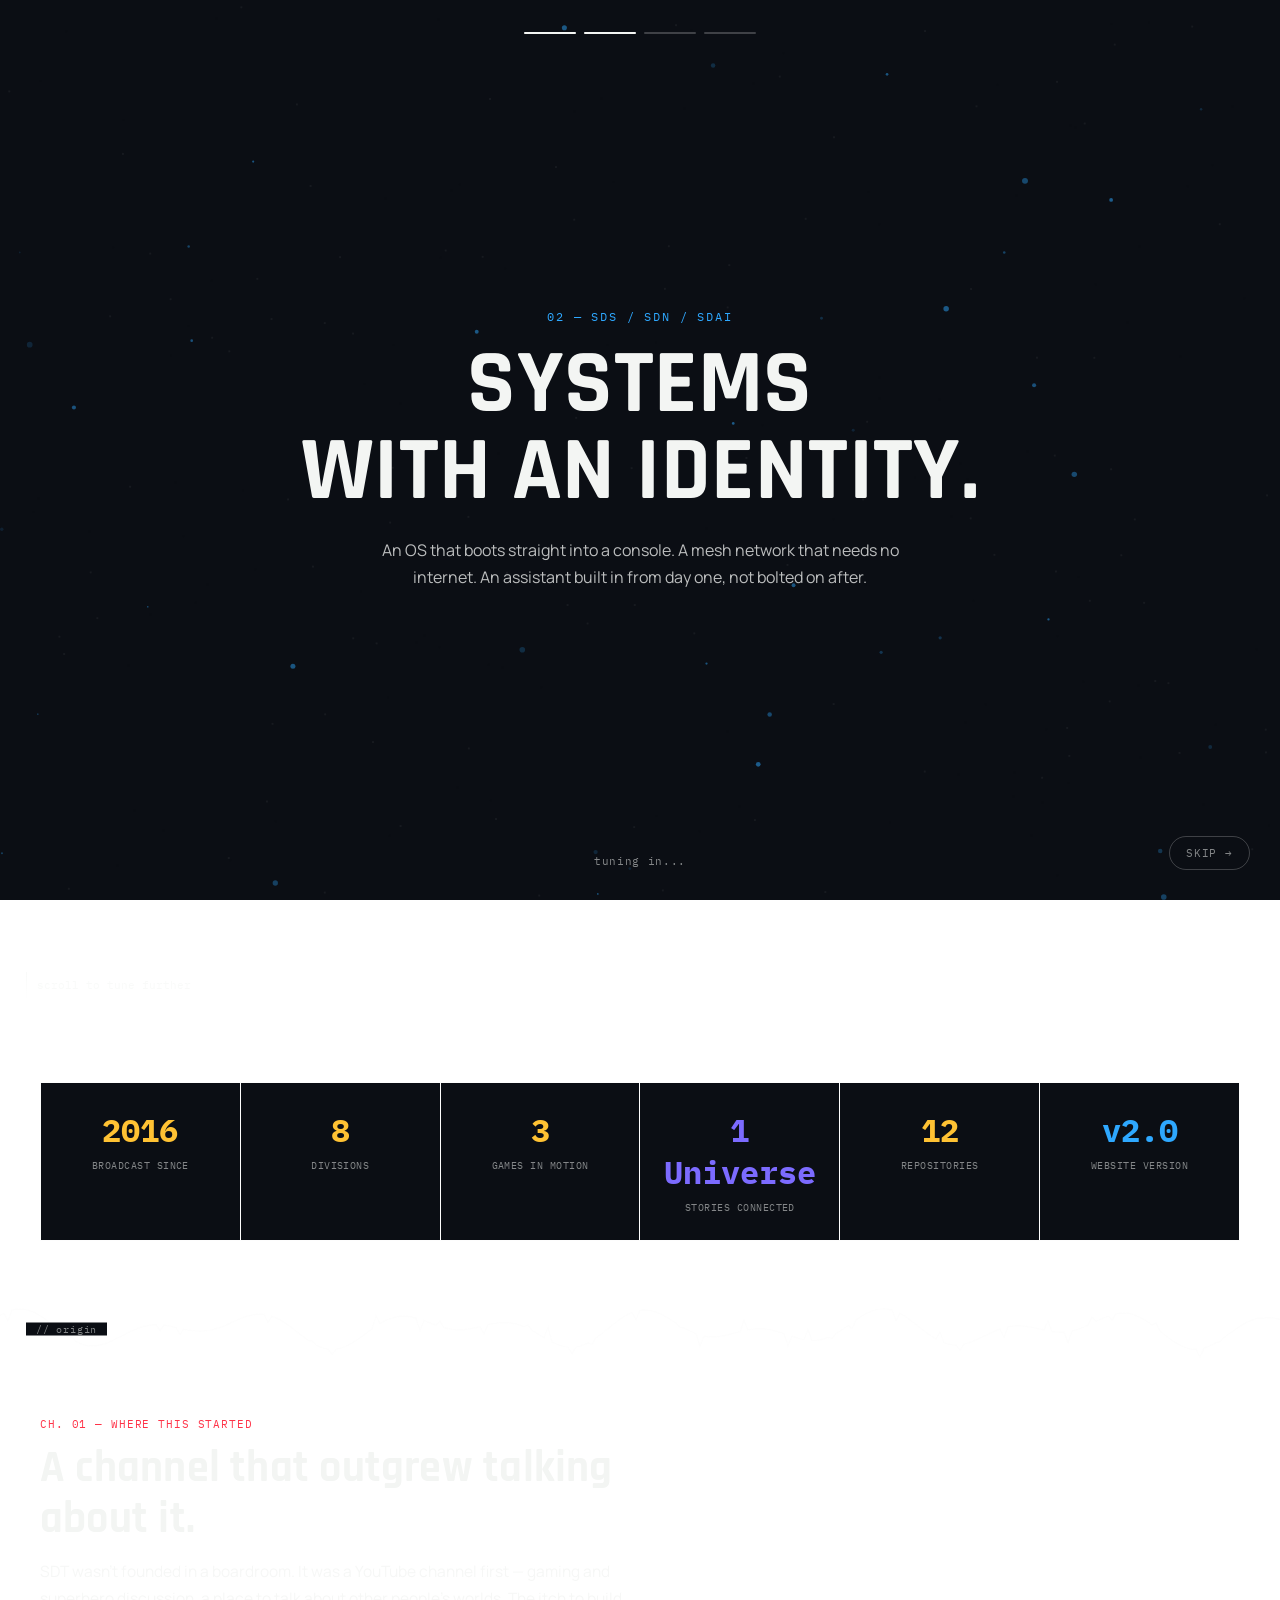
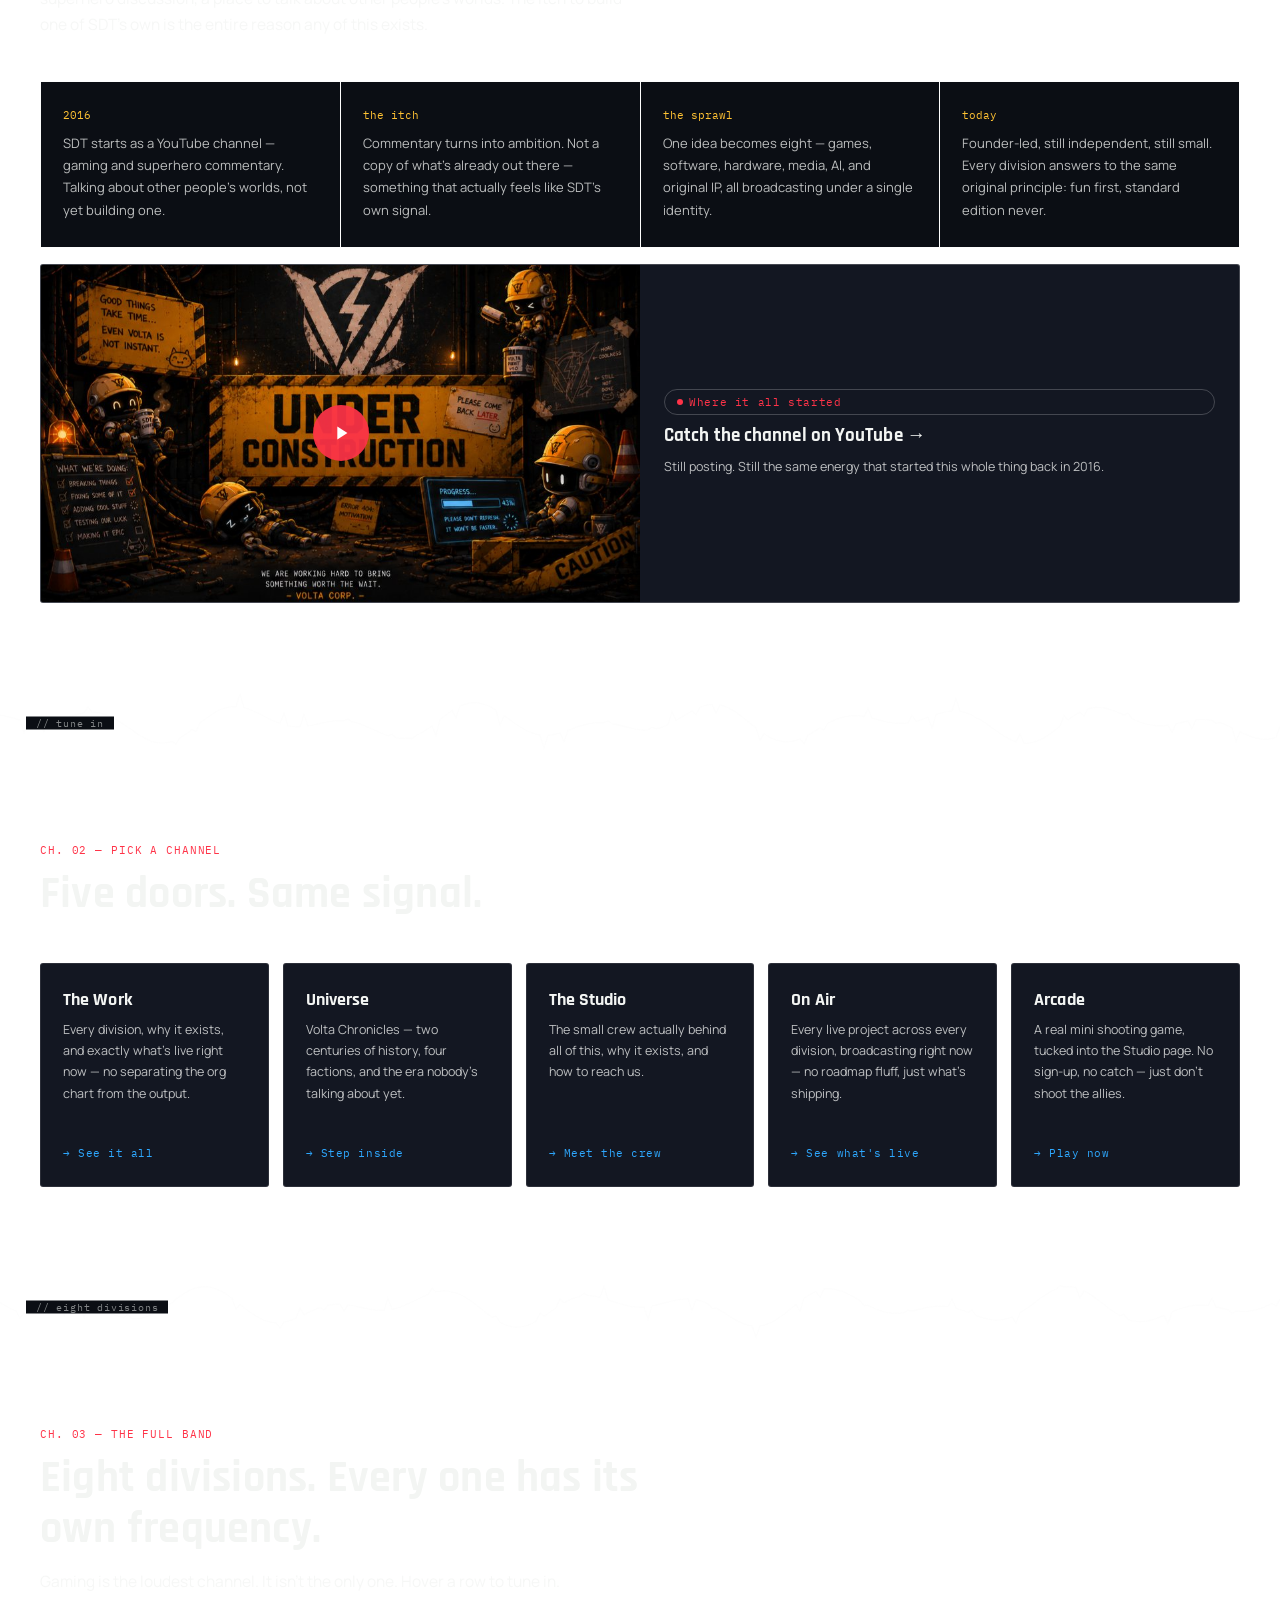
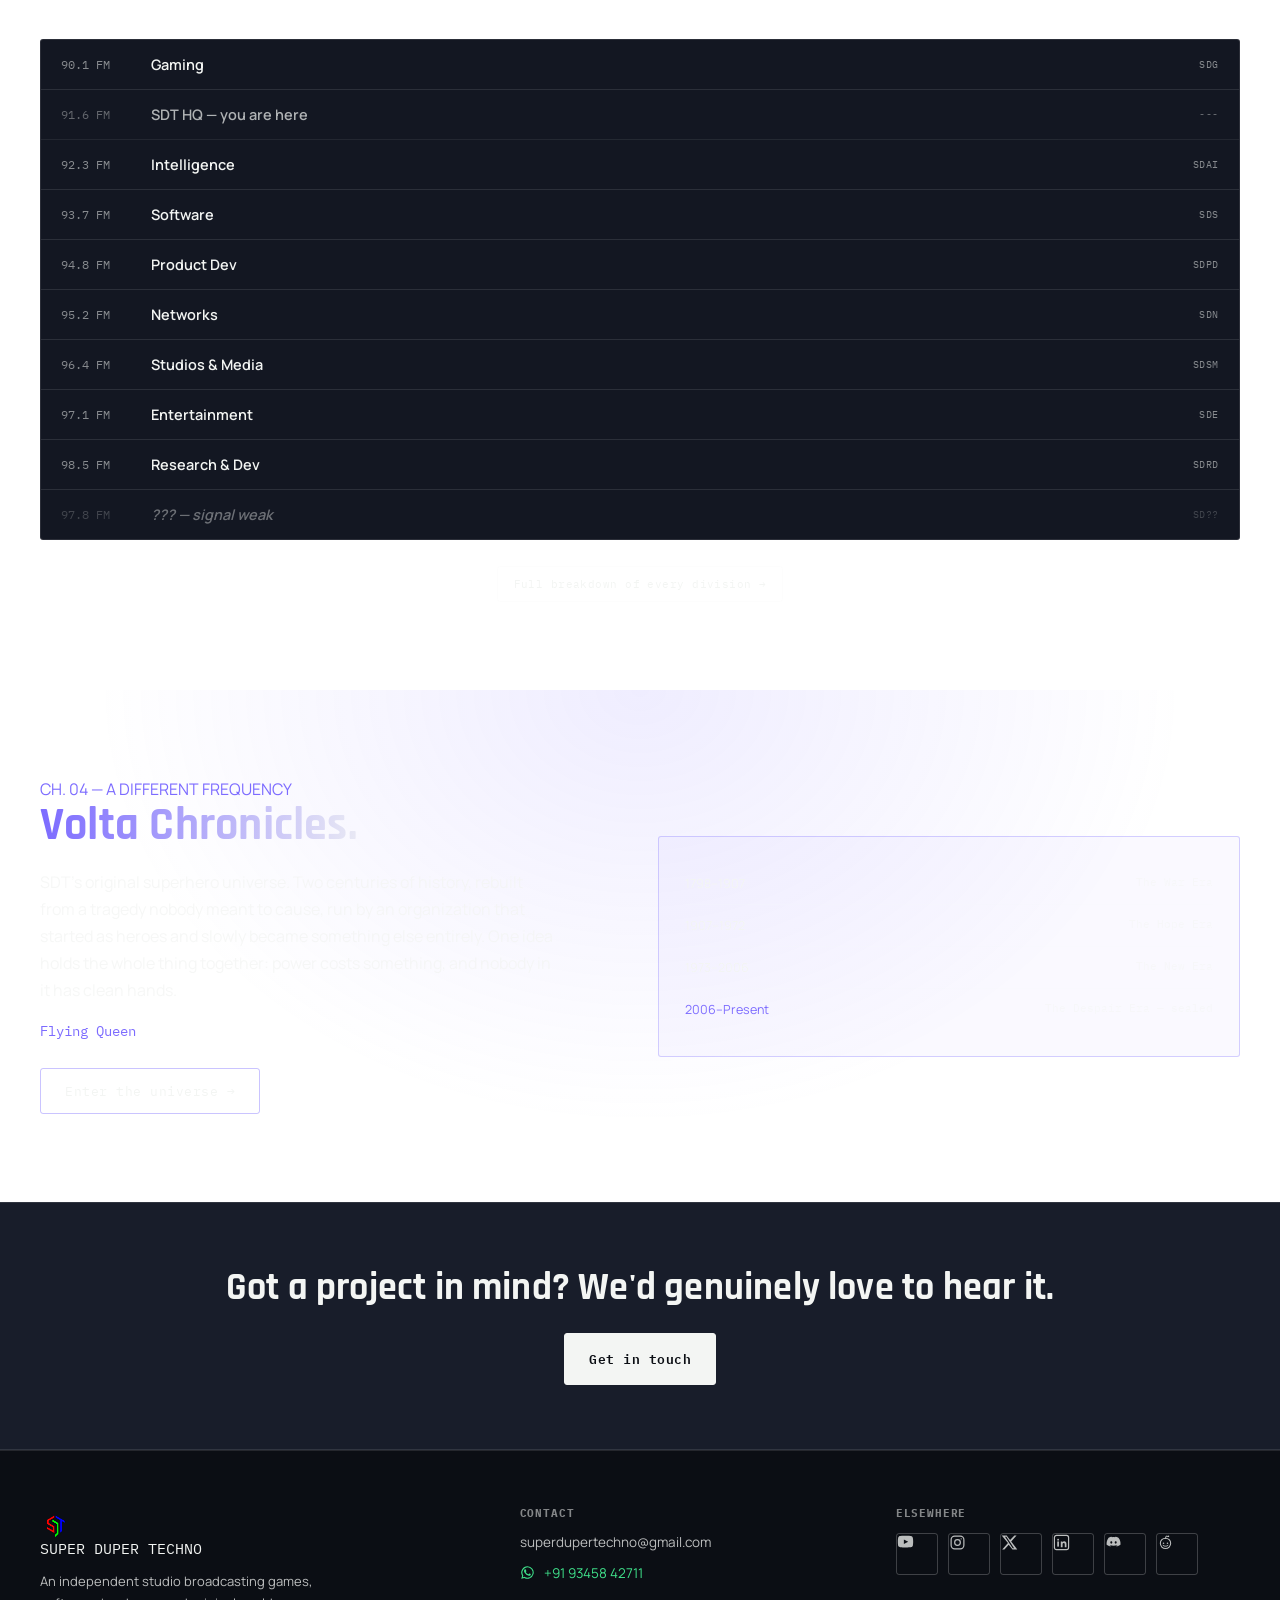
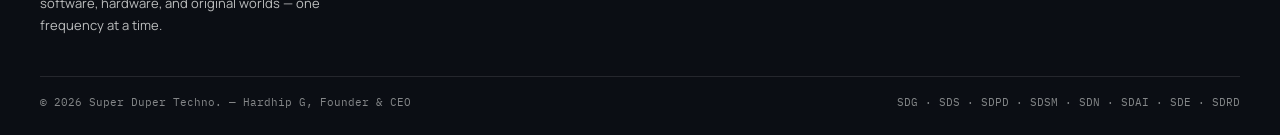
==== commit f1fd5b67: "Add files via upload" ====
--- a/index.html
+++ b/index.html
@@ -35,6 +35,20 @@
     background:linear-gradient(90deg,transparent,rgba(63,224,138,0.4),transparent);
     transform:translateY(-10px);opacity:0;animation:radarSweep 7s linear infinite;pointer-events:none;will-change:transform;}
   @keyframes radarSweep{0%{transform:translateY(-10px);opacity:0;}6%{opacity:0.8;}94%{opacity:0.8;}100%{transform:translateY(94vh);opacity:0;}}
+  /* Mobile hero: the desktop version is an animated green waveform +
+     a green radar sweep — on a phone that canvas redraw runs the whole
+     time the hero is on screen for no real payoff, and the green reads
+     oddly isolated with nothing else green nearby. Mobile swaps it for
+     one static, cheap, on-brand glow (hot/volt/cool, same palette as the
+     status panel's top bar) — no canvas, no rAF loop, nothing running. */
+  @media(max-width:760px){
+    .hero-bg canvas,.radar-sweep{display:none;}
+    .hero-bg::before{content:'';position:absolute;inset:0;
+      background:
+        radial-gradient(ellipse 100% 40% at 50% 6%, rgba(255,51,72,0.20), transparent 60%),
+        radial-gradient(ellipse 85% 36% at 12% 62%, rgba(255,194,51,0.12), transparent 58%),
+        radial-gradient(ellipse 85% 36% at 90% 88%, rgba(46,168,255,0.16), transparent 58%);}
+  }
   .hero-inner{position:relative;z-index:1;}
   .hero-grid{display:grid;grid-template-columns:1fr;gap:44px;align-items:center;}
   @media(min-width:960px){.hero-grid{grid-template-columns:1.3fr 0.9fr;}}
@@ -488,10 +502,11 @@
   const cycleEl = document.getElementById('namesCycle');
   if(cycleEl) setInterval(()=>{ cycleEl.textContent = names[ni % names.length]; ni++; }, 1700);
 
-  /* ============ MOUSE-REACTIVE WAVEFORM — hero background ============ */
+  /* ============ MOUSE-REACTIVE WAVEFORM — hero background (desktop only) ============ */
   (function(){
     const canvas = document.getElementById('waveCanvas');
     if(!canvas) return;
+    if(window.matchMedia('(max-width:760px)').matches) return; // mobile uses the static CSS glow instead — no canvas, no rAF loop
     const ctx = canvas.getContext('2d');
     let W,H,dpr;
     function size(){
